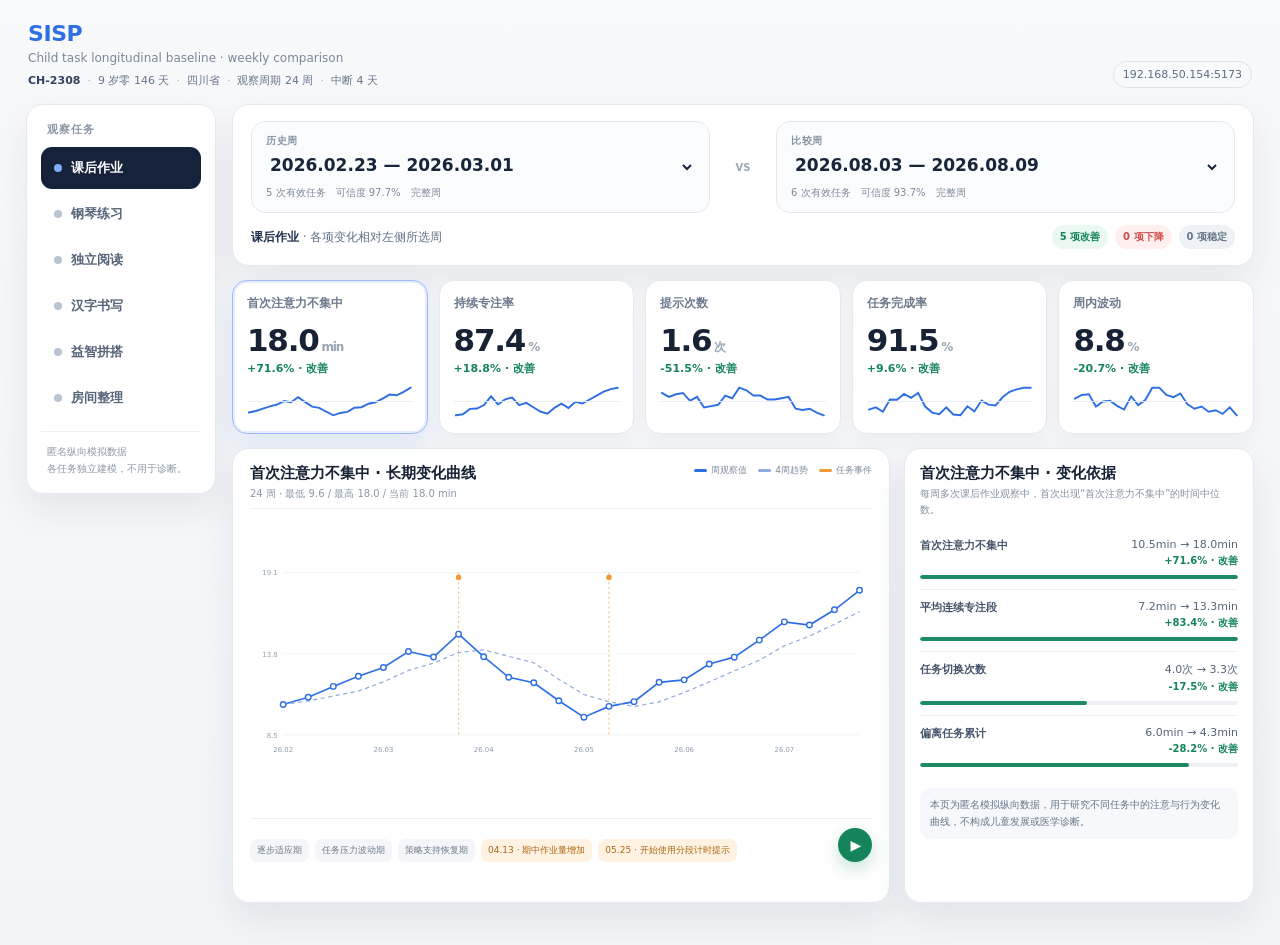
==== person/C-2308/task-longitudinal/index.html @ 7d231aaa "Add longitudinal analysis and local launcher" ====
<!doctype html>
<html lang="zh-CN"><head><meta charset="utf-8"/><meta name="viewport" content="width=device-width,initial-scale=1"/>
<title>192.168.50.154:5173 · C-2308</title><style>
:root{
  --bg:#f3f5f8;--panel:#fff;--ink:#172235;--muted:#7a8798;--line:#e5e9ef;
  --blue:#2f6fe4;--blue2:#8ea9db;--green:#16845b;--greenBg:#eaf8f2;
  --red:#cf4c4c;--redBg:#fff0ef;--amber:#c77a19;--amberBg:#fff6e7;
  --shadow:0 15px 36px rgba(28,40,65,.08)
}
*{box-sizing:border-box}
body{margin:0;min-width:1180px;background:linear-gradient(180deg,#f8f9fb,#f2f4f7);font-family:Inter,"PingFang SC","Microsoft YaHei",system-ui,-apple-system,sans-serif;color:var(--ink)}
button,select{font:inherit}
.app{max-width:1680px;margin:0 auto;padding:18px 26px 42px}
.pageHead{display:flex;align-items:flex-end;justify-content:space-between;margin:3px 2px 16px}
.pageHead h1{margin:0;font-size:22px;letter-spacing:-.02em;font-weight:820;color:var(--blue)}
.pageHead p{margin:5px 0 0;font-size:12px;color:var(--muted)}
.personMeta{display:flex;align-items:center;gap:0;margin-top:8px;color:#66758a;font-size:11px;white-space:nowrap}
.personMeta span+span:before{content:"·";padding:0 7px;color:#a1acba}.personMeta .personId{color:#30445f;font-weight:820}
.status{font-size:11px;color:#5c6d83;padding:6px 9px;border:1px solid #dde4ee;background:#f8fafc;border-radius:999px}
.shell{display:grid;grid-template-columns:190px 1fr;gap:16px}
.sidebar,.panel{background:rgba(255,255,255,.97);border:1px solid var(--line);border-radius:17px;box-shadow:var(--shadow)}
.sidebar{padding:14px;align-self:start}
.sideTitle{font-size:11px;color:#8b96a6;font-weight:800;letter-spacing:.08em;margin:3px 6px 10px}
.place{padding:11px 12px;border-radius:11px;cursor:pointer;margin:4px 0;display:flex;align-items:center;gap:9px;color:#56657a;font-size:13px;font-weight:700;border:1px solid transparent}
.place:hover{background:#f6f8fb} .place.active{background:#16223a;color:#fff}
.placeDot{width:8px;height:8px;border-radius:50%;background:#b9c3d1} .place.active .placeDot{background:#7eacff}
.sideNote{font-size:10px;line-height:1.65;color:#8d98a7;border-top:1px solid #edf0f4;margin-top:12px;padding:12px 6px 2px}
.main{min-width:0}
.hero{padding:16px 18px;margin-bottom:14px}
.heroRow{display:grid;grid-template-columns:1fr 44px 1fr;gap:11px;align-items:stretch}
.weekBox{background:#fbfcfe;border:1px solid var(--line);border-radius:14px;padding:12px 14px}
.weekLabel{font-size:10px;color:#8995a5;font-weight:800;letter-spacing:.07em;margin-bottom:6px}
.weekSelect{width:100%;border:0;outline:0;background:transparent;color:#17263b;font-size:17px;font-weight:800;padding:0 0 4px}
.weekMeta{display:flex;gap:10px;flex-wrap:wrap;color:#7d8999;font-size:10px;margin-top:6px}
.vs{display:grid;place-items:center;font-size:10px;color:#9da7b5;font-weight:900}
.summaryLine{display:flex;align-items:center;justify-content:space-between;margin-top:12px;gap:14px}
.summaryText{font-size:12px;color:#627187} .summaryText b{color:#20314c}
.summaryPills{display:flex;gap:7px} .pill{font-size:10px;font-weight:800;padding:5px 8px;border-radius:999px}
.pill.good{color:var(--green);background:var(--greenBg)} .pill.bad{color:var(--red);background:var(--redBg)} .pill.neutral{color:#667589;background:#eef2f6}
.metricGrid{display:grid;grid-template-columns:repeat(5,minmax(0,1fr));gap:11px;margin-bottom:14px}
.metric{background:#fff;border:1px solid var(--line);border-radius:15px;padding:14px;box-shadow:0 8px 20px rgba(31,45,73,.045);cursor:pointer;transition:.16s;min-height:142px;overflow:hidden}
.metric:hover{transform:translateY(-2px);box-shadow:0 13px 28px rgba(31,45,73,.085)} .metric.selected{border-color:#9db9fb;box-shadow:0 0 0 2px #e5edff inset,0 13px 28px rgba(47,111,228,.10)}
.metricLabel{font-size:12px;color:#6d7a8d;font-weight:750}
.metricValue{font-size:31px;line-height:1;font-weight:850;letter-spacing:-.04em;margin:13px 0 5px}
.metricValue small{font-size:12px;color:#99a4b3;font-weight:650;margin-left:3px}
.metricDelta{font-size:11px;font-weight:820} .metricDelta.good{color:var(--green)} .metricDelta.bad{color:var(--red)} .metricDelta.neutral{color:#69778a}
.spark{height:35px;margin-top:8px}
.contentGrid{display:grid;grid-template-columns:minmax(0,1fr) 350px;gap:14px}
.chartPanel{padding:15px 17px 12px;min-height:455px}
.panelHeader{display:flex;justify-content:space-between;align-items:flex-start;margin-bottom:7px}
.panelTitle{font-size:15px;font-weight:820} .panelSub{font-size:10px;color:#8c98a8;margin-top:4px}
.legend{display:flex;gap:11px;color:#7d899b;font-size:9px;align-items:center} .legend i{display:inline-block;width:13px;height:3px;border-radius:3px;margin-right:4px;vertical-align:middle}
.chartWrap{height:305px;border-top:1px solid #f0f2f5;position:relative;margin-top:7px}
svg{width:100%;height:100%;overflow:visible}
.timelineFooter{border-top:1px solid #edf0f4;padding-top:9px;margin-top:5px;display:flex;align-items:flex-end;gap:12px}
.phaseBar{display:flex;gap:6px;flex:1;flex-wrap:wrap}
.phaseChip{font-size:9px;padding:5px 7px;background:#f4f6f9;color:#6d798a;border-radius:7px} .phaseChip.event{background:#fff2e3;color:#aa650f}
.videoButton{width:34px;height:34px;flex:0 0 auto;border:0;border-radius:50%;background:var(--green);color:#fff;display:grid;place-items:center;cursor:pointer;box-shadow:0 7px 16px rgba(22,132,91,.24);transition:.16s}
.videoButton:hover{transform:translateY(-1px);background:#11744f}.videoButton span{font-size:14px;margin-left:2px}
.videoSection{margin-top:14px;padding:17px}.videoSection[hidden]{display:none}.videoSectionTitle{font-size:15px;font-weight:820}.videoSectionSub{font-size:10px;color:#8a96a6;margin-top:4px}.videoSegments{margin-top:14px;display:grid;gap:16px}
.videoLoading{min-height:180px;display:flex;flex-direction:column;align-items:center;justify-content:center;gap:12px;color:#718095;font-size:12px}.videoSpinner{width:30px;height:30px;border:3px solid #dcefe7;border-top-color:var(--green);border-radius:50%;animation:videoSpin .8s linear infinite}@keyframes videoSpin{to{transform:rotate(360deg)}}
.poseItem{overflow:hidden;border:1px solid var(--line);border-radius:13px;background:#fff}.posePeriod{padding:11px 14px;border-bottom:1px solid var(--line);color:#45546a;font-size:12px;font-weight:800}.pose-panel{width:100%;background:#091017}.pose-panel iframe{width:100%;height:100%;border:0;display:block}
.detailPanel{padding:15px}
.detailTitle{font-size:15px;font-weight:820;margin-bottom:3px} .detailExplain{font-size:10px;color:#8290a2;line-height:1.6;margin-bottom:10px}
.evidence{padding:10px 0;border-top:1px solid #edf0f4} .evidence:first-of-type{border-top:0}
.evRow{display:flex;justify-content:space-between;align-items:flex-start;gap:11px} .evName{font-size:11px;color:#45546a;font-weight:720} .evVals{font-size:11px;color:#56657a;text-align:right;font-variant-numeric:tabular-nums}
.evDelta{font-size:10px;font-weight:820;margin-top:3px;text-align:right} .evDelta.good{color:var(--green)} .evDelta.bad{color:var(--red)} .evDelta.neutral{color:#6d7b8e}
.evBar{height:4px;background:#edf0f4;border-radius:5px;overflow:hidden;margin-top:7px} .evBar span{display:block;height:100%;border-radius:5px}
.secondaryTitle{font-size:10px;color:#8994a5;font-weight:800;letter-spacing:.07em;margin-top:12px;padding-top:11px;border-top:1px solid #edf0f4}
.secondaryGrid{display:grid;grid-template-columns:1fr 1fr;gap:7px;margin-top:8px} .secondaryItem{background:#fafbfd;border:1px solid #e8edf3;border-radius:9px;padding:8px}
.secondaryName{font-size:9px;color:#7f8b9c} .secondaryValue{font-size:16px;font-weight:840;margin-top:3px} .secondaryDelta{font-size:9px;font-weight:800;margin-top:2px}
.secondaryDelta.good{color:var(--green)} .secondaryDelta.bad{color:var(--red)} .secondaryDelta.neutral{color:#69778a}
.noteBox{margin-top:11px;padding:9px 10px;background:#f6f8fb;border-radius:10px;color:#667589;font-size:10px;line-height:1.65}
.emptyState{min-height:420px;display:grid;place-items:center;color:#7a8798;font-size:15px;font-weight:700}
@media(max-width:1250px){.metricGrid{grid-template-columns:repeat(3,1fr)}.contentGrid{grid-template-columns:1fr}}

.taskEventGrid{display:grid;grid-template-columns:repeat(4,minmax(0,1fr));gap:10px;margin-top:13px}
.taskEvent{padding:12px;border:1px solid var(--line);border-radius:12px;background:#fbfcfe}
.taskEventWeek{font-size:10px;color:#8290a2}.taskEventValue{font-size:22px;font-weight:850;margin:8px 0 4px;color:#243a59}
.taskEventValue small{font-size:10px;color:#8a96a6;margin-left:3px}.taskEventName{font-size:11px;color:#58677b;line-height:1.5}
@media(max-width:1250px){.taskEventGrid{grid-template-columns:repeat(3,minmax(0,1fr))}}
</style></head><body>
<script>if(location.protocol==='file:')location.replace('http://192.168.50.154:5173/person/C-2308/task-longitudinal/')</script>
<div class="app"><div class="pageHead"><div><h1>SISP</h1><p>Child task longitudinal baseline · weekly comparison</p><div class="personMeta" aria-label="匿名儿童观察档案"><span class="personId">CH-2308</span><span>9 岁零 146 天</span><span>四川省</span><span>观察周期 24 周</span><span>中断 4 天</span></div></div><div class="status">192.168.50.154:5173</div></div>
<div class="shell"><aside class="sidebar"><div class="sideTitle">观察任务</div>
<div class="place active" data-place="homework"><span class="placeDot"></span>课后作业</div>
<div class="place" data-place="piano"><span class="placeDot"></span>钢琴练习</div>
<div class="place" data-place="reading"><span class="placeDot"></span>独立阅读</div>
<div class="place" data-place="writing"><span class="placeDot"></span>汉字书写</div>
<div class="place" data-place="building"><span class="placeDot"></span>益智拼搭</div>
<div class="place" data-place="tidying"><span class="placeDot"></span>房间整理</div>
<div class="sideNote">匿名纵向模拟数据<br/>各任务独立建模，不用于诊断。</div></aside><main class="main" id="main"></main></div></div>
<script>
const TASKS={"homework":{"label":"课后作业","firstEventLabel":"首次注意力不集中","rows":[{"周序号":1,"周开始":"2026-02-23","周结束":"2026-03-01","周状态":"完整周","有效任务数":5,"基线可信度_%":97.7,"首次事件分钟":10.47,"持续专注率_%":73.6,"提示次数":3.3,"任务完成率_%":83.5,"周内波动_CV_%":11.1,"平均连续专注段_min":7.23,"任务切换次数":4.0,"偏离任务累计_min":5.95,"阶段解释":"逐步适应期","事件标注":null,"数据备注":"模拟观察数据，仅用于界面与分析流程验证"},{"周序号":2,"周开始":"2026-03-02","周结束":"2026-03-08","周状态":"完整周","有效任务数":7,"基线可信度_%":94.3,"首次事件分钟":10.95,"持续专注率_%":74.1,"提示次数":3.0,"任务完成率_%":84.3,"周内波动_CV_%":11.6,"平均连续专注段_min":7.65,"任务切换次数":4.3,"偏离任务累计_min":5.21,"阶段解释":"逐步适应期","事件标注":null,"数据备注":"模拟观察数据，仅用于界面与分析流程验证"},{"周序号":3,"周开始":"2026-03-09","周结束":"2026-03-15","周状态":"完整周","有效任务数":4,"基线可信度_%":96.9,"首次事件分钟":11.66,"持续专注率_%":76.8,"提示次数":3.2,"任务完成率_%":82.7,"周内波动_CV_%":11.7,"平均连续专注段_min":8.33,"任务切换次数":4.3,"偏离任务累计_min":5.0,"阶段解释":"逐步适应期","事件标注":null,"数据备注":"模拟观察数据，仅用于界面与分析流程验证"},{"周序号":4,"周开始":"2026-03-16","周结束":"2026-03-22","周状态":"完整周","有效任务数":5,"基线可信度_%":93.6,"首次事件分钟":12.33,"持续专注率_%":77.0,"提示次数":3.3,"任务完成率_%":87.2,"周内波动_CV_%":10.0,"平均连续专注段_min":9.07,"任务切换次数":4.3,"偏离任务累计_min":5.44,"阶段解释":"逐步适应期","事件标注":null,"数据备注":"模拟观察数据，仅用于界面与分析流程验证"},{"周序号":5,"周开始":"2026-03-23","周结束":"2026-03-29","周状态":"完整周","有效任务数":7,"基线可信度_%":95.9,"首次事件分钟":12.9,"持续专注率_%":78.7,"提示次数":2.7,"任务完成率_%":87.1,"周内波动_CV_%":10.7,"平均连续专注段_min":9.1,"任务切换次数":3.7,"偏离任务累计_min":5.23,"阶段解释":"逐步适应期","事件标注":null,"数据备注":"模拟观察数据，仅用于界面与分析流程验证"},{"周序号":6,"周开始":"2026-03-30","周结束":"2026-04-05","周状态":"完整周","有效任务数":8,"基线可信度_%":96.9,"首次事件分钟":13.95,"持续专注率_%":83.1,"提示次数":3.0,"任务完成率_%":89.2,"周内波动_CV_%":10.8,"平均连续专注段_min":9.89,"任务切换次数":3.4,"偏离任务累计_min":5.05,"阶段解释":"逐步适应期","事件标注":null,"数据备注":"模拟观察数据，仅用于界面与分析流程验证"},{"周序号":7,"周开始":"2026-04-06","周结束":"2026-04-12","周状态":"完整周","有效任务数":6,"基线可信度_%":95.9,"首次事件分钟":13.59,"持续专注率_%":79.0,"提示次数":2.2,"任务完成率_%":87.8,"周内波动_CV_%":10.1,"平均连续专注段_min":10.15,"任务切换次数":3.9,"偏离任务累计_min":4.79,"阶段解释":"逐步适应期","事件标注":null,"数据备注":"模拟观察数据，仅用于界面与分析流程验证"},{"周序号":8,"周开始":"2026-04-13","周结束":"2026-04-19","周状态":"完整周","有效任务数":4,"基线可信度_%":97.1,"首次事件分钟":15.09,"持续专注率_%":81.6,"提示次数":2.3,"任务完成率_%":89.6,"周内波动_CV_%":9.6,"平均连续专注段_min":11.09,"任务切换次数":3.5,"偏离任务累计_min":4.3,"阶段解释":"任务压力波动期","事件标注":"期中作业量增加","数据备注":"模拟观察数据，仅用于界面与分析流程验证"},{"周序号":9,"周开始":"2026-04-20","周结束":"2026-04-26","周状态":"完整周","有效任务数":8,"基线可信度_%":94.0,"首次事件分钟":13.61,"持续专注率_%":82.5,"提示次数":2.4,"任务完成率_%":84.6,"周内波动_CV_%":11.4,"平均连续专注段_min":9.52,"任务切换次数":3.3,"偏离任务累计_min":5.12,"阶段解释":"任务压力波动期","事件标注":null,"数据备注":"模拟观察数据，仅用于界面与分析流程验证"},{"周序号":10,"周开始":"2026-04-27","周结束":"2026-05-03","周状态":"完整周","有效任务数":4,"基线可信度_%":93.9,"首次事件分钟":12.26,"持续专注率_%":78.7,"提示次数":3.1,"任务完成率_%":82.4,"周内波动_CV_%":10.2,"平均连续专注段_min":8.54,"任务切换次数":4.2,"偏离任务累计_min":5.5,"阶段解释":"任务压力波动期","事件标注":null,"数据备注":"模拟观察数据，仅用于界面与分析流程验证"},{"周序号":11,"周开始":"2026-05-04","周结束":"2026-05-10","周状态":"完整周","有效任务数":4,"基线可信度_%":95.5,"首次事件分钟":11.9,"持续专注率_%":79.8,"提示次数":2.9,"任务完成率_%":81.8,"周内波动_CV_%":10.9,"平均连续专注段_min":8.39,"任务切换次数":3.7,"偏离任务累计_min":4.93,"阶段解释":"任务压力波动期","事件标注":null,"数据备注":"模拟观察数据，仅用于界面与分析流程验证"},{"周序号":12,"周开始":"2026-05-11","周结束":"2026-05-17","周状态":"完整周","有效任务数":8,"基线可信度_%":96.2,"首次事件分钟":10.72,"持续专注率_%":77.6,"提示次数":3.7,"任务完成率_%":84.3,"周内波动_CV_%":12.6,"平均连续专注段_min":8.01,"任务切换次数":4.5,"偏离任务累计_min":5.7,"阶段解释":"任务压力波动期","事件标注":null,"数据备注":"模拟观察数据，仅用于界面与分析流程验证"},{"周序号":13,"周开始":"2026-05-18","周结束":"2026-05-24","周状态":"完整周","有效任务数":5,"基线可信度_%":94.5,"首次事件分钟":9.64,"持续专注率_%":75.5,"提示次数":3.5,"任务完成率_%":81.7,"周内波动_CV_%":12.6,"平均连续专注段_min":6.91,"任务切换次数":4.7,"偏离任务累计_min":5.85,"阶段解释":"任务压力波动期","事件标注":null,"数据备注":"模拟观察数据，仅用于界面与分析流程验证"},{"周序号":14,"周开始":"2026-05-25","周结束":"2026-05-31","周状态":"完整周","有效任务数":7,"基线可信度_%":93.6,"首次事件分钟":10.35,"持续专注率_%":74.4,"提示次数":3.1,"任务完成率_%":81.4,"周内波动_CV_%":11.6,"平均连续专注段_min":7.67,"任务切换次数":3.9,"偏离任务累计_min":5.89,"阶段解释":"策略支持恢复期","事件标注":"开始使用分段计时提示","数据备注":"模拟观察数据，仅用于界面与分析流程验证"},{"周序号":15,"周开始":"2026-06-01","周结束":"2026-06-07","周状态":"完整周","有效任务数":4,"基线可信度_%":92.7,"首次事件分钟":10.66,"持续专注率_%":77.3,"提示次数":3.1,"任务完成率_%":84.7,"周内波动_CV_%":11.3,"平均连续专注段_min":7.74,"任务切换次数":4.7,"偏离任务累计_min":5.42,"阶段解释":"策略支持恢复期","事件标注":null,"数据备注":"模拟观察数据，仅用于界面与分析流程验证"},{"周序号":16,"周开始":"2026-06-08","周结束":"2026-06-14","周状态":"完整周","有效任务数":7,"基线可信度_%":96.2,"首次事件分钟":11.93,"持续专注率_%":79.4,"提示次数":2.8,"任务完成率_%":82.8,"周内波动_CV_%":11.8,"平均连续专注段_min":8.48,"任务切换次数":4.0,"偏离任务累计_min":5.69,"阶段解释":"策略支持恢复期","事件标注":null,"数据备注":"模拟观察数据，仅用于界面与分析流程验证"},{"周序号":17,"周开始":"2026-06-15","周结束":"2026-06-21","周状态":"完整周","有效任务数":7,"基线可信度_%":97.2,"首次事件分钟":12.09,"持续专注率_%":77.2,"提示次数":2.8,"任务完成率_%":86.8,"周内波动_CV_%":10.3,"平均连续专注段_min":8.48,"任务切换次数":4.5,"偏离任务累计_min":5.73,"阶段解释":"策略支持恢复期","事件标注":null,"数据备注":"模拟观察数据，仅用于界面与分析流程验证"},{"周序号":18,"周开始":"2026-06-22","周结束":"2026-06-28","周状态":"完整周","有效任务数":4,"基线可信度_%":94.0,"首次事件分钟":13.13,"持续专注率_%":80.3,"提示次数":2.9,"任务完成率_%":85.3,"周内波动_CV_%":9.7,"平均连续专注段_min":9.18,"任务切换次数":4.1,"偏离任务累计_min":5.44,"阶段解释":"策略支持恢复期","事件标注":null,"数据备注":"模拟观察数据，仅用于界面与分析流程验证"},{"周序号":19,"周开始":"2026-06-29","周结束":"2026-07-05","周状态":"完整周","有效任务数":5,"基线可信度_%":97.0,"首次事件分钟":13.58,"持续专注率_%":79.5,"提示次数":3.0,"任务完成率_%":85.0,"周内波动_CV_%":10.0,"平均连续专注段_min":10.09,"任务切换次数":4.2,"偏离任务累计_min":4.75,"阶段解释":"策略支持恢复期","事件标注":null,"数据备注":"模拟观察数据，仅用于界面与分析流程验证"},{"周序号":20,"周开始":"2026-07-06","周结束":"2026-07-12","周状态":"完整周","有效任务数":7,"基线可信度_%":95.3,"首次事件分钟":14.7,"持续专注率_%":81.5,"提示次数":2.1,"任务完成率_%":88.0,"周内波动_CV_%":9.3,"平均连续专注段_min":10.48,"任务切换次数":3.6,"偏离任务累计_min":5.21,"阶段解释":"策略支持恢复期","事件标注":null,"数据备注":"模拟观察数据，仅用于界面与分析流程验证"},{"周序号":21,"周开始":"2026-07-13","周结束":"2026-07-19","周状态":"完整周","有效任务数":5,"基线可信度_%":97.6,"首次事件分钟":15.9,"持续专注率_%":83.4,"提示次数":2.0,"任务完成率_%":90.0,"周内波动_CV_%":9.5,"平均连续专注段_min":11.22,"任务切换次数":3.2,"偏离任务累计_min":4.83,"阶段解释":"策略支持恢复期","事件标注":null,"数据备注":"模拟观察数据，仅用于界面与分析流程验证"},{"周序号":22,"周开始":"2026-07-20","周结束":"2026-07-26","周状态":"完整周","有效任务数":7,"基线可信度_%":96.5,"首次事件分钟":15.69,"持续专注率_%":85.4,"提示次数":2.1,"任务完成率_%":90.9,"周内波动_CV_%":9.0,"平均连续专注段_min":10.98,"任务切换次数":3.4,"偏离任务累计_min":4.38,"阶段解释":"策略支持恢复期","事件标注":null,"数据备注":"模拟观察数据，仅用于界面与分析流程验证"},{"周序号":23,"周开始":"2026-07-27","周结束":"2026-08-02","周状态":"完整周","有效任务数":4,"基线可信度_%":92.6,"首次事件分钟":16.69,"持续专注率_%":86.7,"提示次数":1.8,"任务完成率_%":91.5,"周内波动_CV_%":9.9,"平均连续专注段_min":11.8,"任务切换次数":3.6,"偏离任务累计_min":4.37,"阶段解释":"策略支持恢复期","事件标注":null,"数据备注":"模拟观察数据，仅用于界面与分析流程验证"},{"周序号":24,"周开始":"2026-08-03","周结束":"2026-08-09","周状态":"完整周","有效任务数":6,"基线可信度_%":93.7,"首次事件分钟":17.97,"持续专注率_%":87.4,"提示次数":1.6,"任务完成率_%":91.5,"周内波动_CV_%":8.8,"平均连续专注段_min":13.26,"任务切换次数":3.3,"偏离任务累计_min":4.27,"阶段解释":"策略支持恢复期","事件标注":null,"数据备注":"模拟观察数据，仅用于界面与分析流程验证"}]},"piano":{"label":"钢琴练习","firstEventLabel":"首次无序敲击","rows":[{"周序号":1,"周开始":"2026-02-23","周结束":"2026-03-01","周状态":"完整周","有效任务数":4,"基线可信度_%":97.6,"首次事件分钟":8.58,"持续专注率_%":71.8,"提示次数":3.8,"任务完成率_%":79.5,"周内波动_CV_%":12.7,"平均连续专注段_min":6.09,"任务切换次数":4.2,"偏离任务累计_min":6.03,"阶段解释":"稳定练习期","事件标注":null,"数据备注":"模拟观察数据，仅用于界面与分析流程验证"},{"周序号":2,"周开始":"2026-03-02","周结束":"2026-03-08","周状态":"完整周","有效任务数":5,"基线可信度_%":95.3,"首次事件分钟":8.23,"持续专注率_%":73.5,"提示次数":4.2,"任务完成率_%":81.0,"周内波动_CV_%":11.8,"平均连续专注段_min":6.18,"任务切换次数":4.5,"偏离任务累计_min":6.12,"阶段解释":"稳定练习期","事件标注":null,"数据备注":"模拟观察数据，仅用于界面与分析流程验证"},{"周序号":3,"周开始":"2026-03-09","周结束":"2026-03-15","周状态":"完整周","有效任务数":5,"基线可信度_%":96.7,"首次事件分钟":8.95,"持续专注率_%":74.8,"提示次数":3.3,"任务完成率_%":80.1,"周内波动_CV_%":12.8,"平均连续专注段_min":6.52,"任务切换次数":4.6,"偏离任务累计_min":6.29,"阶段解释":"稳定练习期","事件标注":null,"数据备注":"模拟观察数据，仅用于界面与分析流程验证"},{"周序号":4,"周开始":"2026-03-16","周结束":"2026-03-22","周状态":"完整周","有效任务数":5,"基线可信度_%":97.4,"首次事件分钟":9.68,"持续专注率_%":75.9,"提示次数":3.2,"任务完成率_%":79.6,"周内波动_CV_%":12.3,"平均连续专注段_min":6.98,"任务切换次数":4.8,"偏离任务累计_min":5.47,"阶段解释":"稳定练习期","事件标注":null,"数据备注":"模拟观察数据，仅用于界面与分析流程验证"},{"周序号":5,"周开始":"2026-03-23","周结束":"2026-03-29","周状态":"完整周","有效任务数":5,"基线可信度_%":96.8,"首次事件分钟":10.04,"持续专注率_%":73.3,"提示次数":3.7,"任务完成率_%":83.4,"周内波动_CV_%":12.2,"平均连续专注段_min":7.37,"任务切换次数":4.2,"偏离任务累计_min":6.06,"阶段解释":"稳定练习期","事件标注":null,"数据备注":"模拟观察数据，仅用于界面与分析流程验证"},{"周序号":6,"周开始":"2026-03-30","周结束":"2026-04-05","周状态":"完整周","有效任务数":5,"基线可信度_%":95.7,"首次事件分钟":10.33,"持续专注率_%":74.4,"提示次数":3.5,"任务完成率_%":82.3,"周内波动_CV_%":12.0,"平均连续专注段_min":7.36,"任务切换次数":4.8,"偏离任务累计_min":5.75,"阶段解释":"稳定练习期","事件标注":null,"数据备注":"模拟观察数据，仅用于界面与分析流程验证"},{"周序号":7,"周开始":"2026-04-06","周结束":"2026-04-12","周状态":"完整周","有效任务数":8,"基线可信度_%":95.8,"首次事件分钟":10.07,"持续专注率_%":73.3,"提示次数":3.5,"任务完成率_%":84.4,"周内波动_CV_%":12.9,"平均连续专注段_min":7.3,"任务切换次数":4.3,"偏离任务累计_min":6.27,"阶段解释":"稳定练习期","事件标注":null,"数据备注":"模拟观察数据，仅用于界面与分析流程验证"},{"周序号":8,"周开始":"2026-04-13","周结束":"2026-04-19","周状态":"完整周","有效任务数":8,"基线可信度_%":93.9,"首次事件分钟":10.45,"持续专注率_%":73.4,"提示次数":3.4,"任务完成率_%":83.2,"周内波动_CV_%":11.7,"平均连续专注段_min":7.77,"任务切换次数":4.2,"偏离任务累计_min":5.96,"阶段解释":"稳定练习期","事件标注":null,"数据备注":"模拟观察数据，仅用于界面与分析流程验证"},{"周序号":9,"周开始":"2026-04-20","周结束":"2026-04-26","周状态":"完整周","有效任务数":5,"基线可信度_%":93.6,"首次事件分钟":10.46,"持续专注率_%":75.3,"提示次数":3.6,"任务完成率_%":82.4,"周内波动_CV_%":12.2,"平均连续专注段_min":7.77,"任务切换次数":4.1,"偏离任务累计_min":5.22,"阶段解释":"新曲适应期","事件标注":"更换练习曲","数据备注":"模拟观察数据，仅用于界面与分析流程验证"},{"周序号":10,"周开始":"2026-04-27","周结束":"2026-05-03","周状态":"完整周","有效任务数":8,"基线可信度_%":94.3,"首次事件分钟":9.32,"持续专注率_%":75.5,"提示次数":4.0,"任务完成率_%":79.6,"周内波动_CV_%":12.2,"平均连续专注段_min":6.47,"任务切换次数":4.1,"偏离任务累计_min":6.18,"阶段解释":"新曲适应期","事件标注":null,"数据备注":"模拟观察数据，仅用于界面与分析流程验证"},{"周序号":11,"周开始":"2026-05-04","周结束":"2026-05-10","周状态":"完整周","有效任务数":8,"基线可信度_%":96.9,"首次事件分钟":8.44,"持续专注率_%":70.9,"提示次数":3.4,"任务完成率_%":78.2,"周内波动_CV_%":11.8,"平均连续专注段_min":5.69,"任务切换次数":4.2,"偏离任务累计_min":5.82,"阶段解释":"新曲适应期","事件标注":null,"数据备注":"模拟观察数据，仅用于界面与分析流程验证"},{"周序号":12,"周开始":"2026-05-11","周结束":"2026-05-17","周状态":"完整周","有效任务数":8,"基线可信度_%":94.3,"首次事件分钟":7.33,"持续专注率_%":71.3,"提示次数":4.1,"任务完成率_%":78.6,"周内波动_CV_%":13.3,"平均连续专注段_min":5.43,"任务切换次数":4.6,"偏离任务累计_min":6.04,"阶段解释":"新曲适应期","事件标注":null,"数据备注":"模拟观察数据，仅用于界面与分析流程验证"},{"周序号":13,"周开始":"2026-05-18","周结束":"2026-05-24","周状态":"完整周","有效任务数":5,"基线可信度_%":95.7,"首次事件分钟":7.51,"持续专注率_%":72.1,"提示次数":3.8,"任务完成率_%":76.8,"周内波动_CV_%":12.4,"平均连续专注段_min":5.08,"任务切换次数":4.4,"偏离任务累计_min":6.4,"阶段解释":"新曲适应期","事件标注":null,"数据备注":"模拟观察数据，仅用于界面与分析流程验证"},{"周序号":14,"周开始":"2026-05-25","周结束":"2026-05-31","周状态":"完整周","有效任务数":4,"基线可信度_%":97.6,"首次事件分钟":7.89,"持续专注率_%":69.5,"提示次数":4.1,"任务完成率_%":78.3,"周内波动_CV_%":13.7,"平均连续专注段_min":5.74,"任务切换次数":4.8,"偏离任务累计_min":6.11,"阶段解释":"新曲适应期","事件标注":null,"数据备注":"模拟观察数据，仅用于界面与分析流程验证"},{"周序号":15,"周开始":"2026-06-01","周结束":"2026-06-07","周状态":"完整周","有效任务数":7,"基线可信度_%":96.0,"首次事件分钟":7.99,"持续专注率_%":70.5,"提示次数":3.8,"任务完成率_%":81.3,"周内波动_CV_%":12.9,"平均连续专注段_min":5.46,"任务切换次数":5.2,"偏离任务累计_min":5.86,"阶段解释":"分段训练改善期","事件标注":"开始分段慢练","数据备注":"模拟观察数据，仅用于界面与分析流程验证"},{"周序号":16,"周开始":"2026-06-08","周结束":"2026-06-14","周状态":"完整周","有效任务数":8,"基线可信度_%":93.1,"首次事件分钟":8.63,"持续专注率_%":70.1,"提示次数":4.1,"任务完成率_%":80.5,"周内波动_CV_%":13.5,"平均连续专注段_min":6.44,"任务切换次数":4.4,"偏离任务累计_min":6.31,"阶段解释":"分段训练改善期","事件标注":null,"数据备注":"模拟观察数据，仅用于界面与分析流程验证"},{"周序号":17,"周开始":"2026-06-15","周结束":"2026-06-21","周状态":"完整周","有效任务数":8,"基线可信度_%":96.1,"首次事件分钟":8.9,"持续专注率_%":74.0,"提示次数":3.5,"任务完成率_%":78.3,"周内波动_CV_%":11.7,"平均连续专注段_min":6.37,"任务切换次数":4.6,"偏离任务累计_min":5.82,"阶段解释":"分段训练改善期","事件标注":null,"数据备注":"模拟观察数据，仅用于界面与分析流程验证"},{"周序号":18,"周开始":"2026-06-22","周结束":"2026-06-28","周状态":"完整周","有效任务数":4,"基线可信度_%":97.2,"首次事件分钟":10.14,"持续专注率_%":72.6,"提示次数":3.5,"任务完成率_%":83.8,"周内波动_CV_%":11.5,"平均连续专注段_min":7.52,"任务切换次数":4.4,"偏离任务累计_min":5.65,"阶段解释":"分段训练改善期","事件标注":null,"数据备注":"模拟观察数据，仅用于界面与分析流程验证"},{"周序号":19,"周开始":"2026-06-29","周结束":"2026-07-05","周状态":"完整周","有效任务数":4,"基线可信度_%":97.7,"首次事件分钟":10.75,"持续专注率_%":76.2,"提示次数":3.4,"任务完成率_%":84.4,"周内波动_CV_%":11.8,"平均连续专注段_min":7.67,"任务切换次数":4.4,"偏离任务累计_min":6.03,"阶段解释":"分段训练改善期","事件标注":null,"数据备注":"模拟观察数据，仅用于界面与分析流程验证"},{"周序号":20,"周开始":"2026-07-06","周结束":"2026-07-12","周状态":"完整周","有效任务数":8,"基线可信度_%":96.4,"首次事件分钟":10.42,"持续专注率_%":76.6,"提示次数":3.3,"任务完成率_%":81.7,"周内波动_CV_%":12.5,"平均连续专注段_min":7.79,"任务切换次数":4.6,"偏离任务累计_min":5.3,"阶段解释":"分段训练改善期","事件标注":null,"数据备注":"模拟观察数据，仅用于界面与分析流程验证"},{"周序号":21,"周开始":"2026-07-13","周结束":"2026-07-19","周状态":"完整周","有效任务数":6,"基线可信度_%":94.9,"首次事件分钟":11.39,"持续专注率_%":76.1,"提示次数":3.5,"任务完成率_%":85.8,"周内波动_CV_%":11.6,"平均连续专注段_min":8.02,"任务切换次数":3.9,"偏离任务累计_min":5.2,"阶段解释":"分段训练改善期","事件标注":null,"数据备注":"模拟观察数据，仅用于界面与分析流程验证"},{"周序号":22,"周开始":"2026-07-20","周结束":"2026-07-26","周状态":"完整周","有效任务数":8,"基线可信度_%":96.8,"首次事件分钟":12.59,"持续专注率_%":78.0,"提示次数":3.1,"任务完成率_%":83.4,"周内波动_CV_%":10.8,"平均连续专注段_min":8.69,"任务切换次数":4.3,"偏离任务累计_min":5.25,"阶段解释":"分段训练改善期","事件标注":null,"数据备注":"模拟观察数据，仅用于界面与分析流程验证"},{"周序号":23,"周开始":"2026-07-27","周结束":"2026-08-02","周状态":"完整周","有效任务数":6,"基线可信度_%":94.2,"首次事件分钟":12.4,"持续专注率_%":76.7,"提示次数":2.6,"任务完成率_%":83.2,"周内波动_CV_%":10.6,"平均连续专注段_min":8.87,"任务切换次数":3.7,"偏离任务累计_min":5.34,"阶段解释":"分段训练改善期","事件标注":null,"数据备注":"模拟观察数据，仅用于界面与分析流程验证"},{"周序号":24,"周开始":"2026-08-03","周结束":"2026-08-09","周状态":"完整周","有效任务数":7,"基线可信度_%":95.8,"首次事件分钟":12.62,"持续专注率_%":79.3,"提示次数":3.2,"任务完成率_%":86.9,"周内波动_CV_%":11.6,"平均连续专注段_min":9.16,"任务切换次数":4.0,"偏离任务累计_min":5.35,"阶段解释":"分段训练改善期","事件标注":null,"数据备注":"模拟观察数据，仅用于界面与分析流程验证"}]},"reading":{"label":"独立阅读","firstEventLabel":"首次离开阅读内容","rows":[{"周序号":1,"周开始":"2026-02-23","周结束":"2026-03-01","周状态":"完整周","有效任务数":7,"基线可信度_%":94.5,"首次事件分钟":13.59,"持续专注率_%":82.3,"提示次数":3.1,"任务完成率_%":83.9,"周内波动_CV_%":11.1,"平均连续专注段_min":9.95,"任务切换次数":3.9,"偏离任务累计_min":4.52,"阶段解释":"稳定阅读期","事件标注":null,"数据备注":"模拟观察数据，仅用于界面与分析流程验证"},{"周序号":2,"周开始":"2026-03-02","周结束":"2026-03-08","周状态":"完整周","有效任务数":4,"基线可信度_%":93.0,"首次事件分钟":14.85,"持续专注率_%":82.7,"提示次数":2.6,"任务完成率_%":89.0,"周内波动_CV_%":9.5,"平均连续专注段_min":10.83,"任务切换次数":4.0,"偏离任务累计_min":5.13,"阶段解释":"稳定阅读期","事件标注":null,"数据备注":"模拟观察数据，仅用于界面与分析流程验证"},{"周序号":3,"周开始":"2026-03-09","周结束":"2026-03-15","周状态":"完整周","有效任务数":4,"基线可信度_%":96.0,"首次事件分钟":14.99,"持续专注率_%":84.3,"提示次数":2.2,"任务完成率_%":85.7,"周内波动_CV_%":10.3,"平均连续专注段_min":10.84,"任务切换次数":4.0,"偏离任务累计_min":4.46,"阶段解释":"稳定阅读期","事件标注":null,"数据备注":"模拟观察数据，仅用于界面与分析流程验证"},{"周序号":4,"周开始":"2026-03-16","周结束":"2026-03-22","周状态":"完整周","有效任务数":6,"基线可信度_%":95.3,"首次事件分钟":15.75,"持续专注率_%":85.0,"提示次数":2.3,"任务完成率_%":90.7,"周内波动_CV_%":9.6,"平均连续专注段_min":11.47,"任务切换次数":2.9,"偏离任务累计_min":4.13,"阶段解释":"稳定阅读期","事件标注":null,"数据备注":"模拟观察数据，仅用于界面与分析流程验证"},{"周序号":5,"周开始":"2026-03-23","周结束":"2026-03-29","周状态":"完整周","有效任务数":8,"基线可信度_%":94.5,"首次事件分钟":15.15,"持续专注率_%":83.1,"提示次数":2.8,"任务完成率_%":87.7,"周内波动_CV_%":9.3,"平均连续专注段_min":11.06,"任务切换次数":3.9,"偏离任务累计_min":4.22,"阶段解释":"稳定阅读期","事件标注":null,"数据备注":"模拟观察数据，仅用于界面与分析流程验证"},{"周序号":6,"周开始":"2026-03-30","周结束":"2026-04-05","周状态":"完整周","有效任务数":7,"基线可信度_%":93.7,"首次事件分钟":15.86,"持续专注率_%":83.6,"提示次数":2.3,"任务完成率_%":90.2,"周内波动_CV_%":9.1,"平均连续专注段_min":11.45,"任务切换次数":3.3,"偏离任务累计_min":4.22,"阶段解释":"稳定阅读期","事件标注":null,"数据备注":"模拟观察数据，仅用于界面与分析流程验证"},{"周序号":7,"周开始":"2026-04-06","周结束":"2026-04-12","周状态":"完整周","有效任务数":6,"基线可信度_%":95.6,"首次事件分钟":16.4,"持续专注率_%":83.9,"提示次数":2.2,"任务完成率_%":88.9,"周内波动_CV_%":10.0,"平均连续专注段_min":11.45,"任务切换次数":3.6,"偏离任务累计_min":4.2,"阶段解释":"稳定阅读期","事件标注":null,"数据备注":"模拟观察数据，仅用于界面与分析流程验证"},{"周序号":8,"周开始":"2026-04-13","周结束":"2026-04-19","周状态":"完整周","有效任务数":6,"基线可信度_%":96.4,"首次事件分钟":16.67,"持续专注率_%":83.4,"提示次数":1.9,"任务完成率_%":91.8,"周内波动_CV_%":8.5,"平均连续专注段_min":11.93,"任务切换次数":3.5,"偏离任务累计_min":4.31,"阶段解释":"稳定阅读期","事件标注":null,"数据备注":"模拟观察数据，仅用于界面与分析流程验证"},{"周序号":9,"周开始":"2026-04-20","周结束":"2026-04-26","周状态":"完整周","有效任务数":7,"基线可信度_%":93.4,"首次事件分钟":16.8,"持续专注率_%":85.9,"提示次数":1.8,"任务完成率_%":91.3,"周内波动_CV_%":9.6,"平均连续专注段_min":11.75,"任务切换次数":3.2,"偏离任务累计_min":4.53,"阶段解释":"稳定阅读期","事件标注":null,"数据备注":"模拟观察数据，仅用于界面与分析流程验证"},{"周序号":10,"周开始":"2026-04-27","周结束":"2026-05-03","周状态":"完整周","有效任务数":5,"基线可信度_%":93.1,"首次事件分钟":16.3,"持续专注率_%":83.7,"提示次数":2.1,"任务完成率_%":91.2,"周内波动_CV_%":9.8,"平均连续专注段_min":11.59,"任务切换次数":3.5,"偏离任务累计_min":4.28,"阶段解释":"难度适应期","事件标注":"阅读材料难度提升","数据备注":"模拟观察数据，仅用于界面与分析流程验证"},{"周序号":11,"周开始":"2026-05-04","周结束":"2026-05-10","周状态":"完整周","有效任务数":5,"基线可信度_%":92.6,"首次事件分钟":15.47,"持续专注率_%":82.3,"提示次数":2.4,"任务完成率_%":87.7,"周内波动_CV_%":9.9,"平均连续专注段_min":11.07,"任务切换次数":3.3,"偏离任务累计_min":4.82,"阶段解释":"难度适应期","事件标注":null,"数据备注":"模拟观察数据，仅用于界面与分析流程验证"},{"周序号":12,"周开始":"2026-05-11","周结束":"2026-05-17","周状态":"完整周","有效任务数":8,"基线可信度_%":96.1,"首次事件分钟":15.76,"持续专注率_%":83.1,"提示次数":2.0,"任务完成率_%":90.5,"周内波动_CV_%":8.9,"平均连续专注段_min":11.64,"任务切换次数":3.6,"偏离任务累计_min":4.68,"阶段解释":"难度适应期","事件标注":null,"数据备注":"模拟观察数据，仅用于界面与分析流程验证"},{"周序号":13,"周开始":"2026-05-18","周结束":"2026-05-24","周状态":"完整周","有效任务数":8,"基线可信度_%":97.6,"首次事件分钟":17.87,"持续专注率_%":87.7,"提示次数":1.5,"任务完成率_%":92.7,"周内波动_CV_%":7.9,"平均连续专注段_min":13.03,"任务切换次数":3.1,"偏离任务累计_min":4.3,"阶段解释":"难度适应期","事件标注":null,"数据备注":"模拟观察数据，仅用于界面与分析流程验证"},{"周序号":14,"周开始":"2026-05-25","周结束":"2026-05-31","周状态":"完整周","有效任务数":5,"基线可信度_%":94.3,"首次事件分钟":18.44,"持续专注率_%":89.1,"提示次数":1.8,"任务完成率_%":92.0,"周内波动_CV_%":7.5,"平均连续专注段_min":12.9,"任务切换次数":3.0,"偏离任务累计_min":3.62,"阶段解释":"难度适应期","事件标注":null,"数据备注":"模拟观察数据，仅用于界面与分析流程验证"},{"周序号":15,"周开始":"2026-06-01","周结束":"2026-06-07","周状态":"完整周","有效任务数":5,"基线可信度_%":97.1,"首次事件分钟":19.39,"持续专注率_%":90.1,"提示次数":1.2,"任务完成率_%":91.6,"周内波动_CV_%":8.6,"平均连续专注段_min":13.69,"任务切换次数":3.2,"偏离任务累计_min":3.77,"阶段解释":"难度适应期","事件标注":null,"数据备注":"模拟观察数据，仅用于界面与分析流程验证"},{"周序号":16,"周开始":"2026-06-08","周结束":"2026-06-14","周状态":"完整周","有效任务数":5,"基线可信度_%":94.6,"首次事件分钟":19.11,"持续专注率_%":91.3,"提示次数":1.2,"任务完成率_%":90.5,"周内波动_CV_%":7.9,"平均连续专注段_min":13.52,"任务切换次数":2.6,"偏离任务累计_min":3.4,"阶段解释":"难度适应期","事件标注":null,"数据备注":"模拟观察数据，仅用于界面与分析流程验证"},{"周序号":17,"周开始":"2026-06-15","周结束":"2026-06-21","周状态":"完整周","有效任务数":5,"基线可信度_%":92.6,"首次事件分钟":19.73,"持续专注率_%":92.2,"提示次数":0.8,"任务完成率_%":95.7,"周内波动_CV_%":8.5,"平均连续专注段_min":14.0,"任务切换次数":2.9,"偏离任务累计_min":3.63,"阶段解释":"持续改善期","事件标注":"固定安静阅读时段","数据备注":"模拟观察数据，仅用于界面与分析流程验证"},{"周序号":18,"周开始":"2026-06-22","周结束":"2026-06-28","周状态":"完整周","有效任务数":5,"基线可信度_%":96.6,"首次事件分钟":20.28,"持续专注率_%":92.2,"提示次数":1.4,"任务完成率_%":92.2,"周内波动_CV_%":6.9,"平均连续专注段_min":14.29,"任务切换次数":2.4,"偏离任务累计_min":3.94,"阶段解释":"持续改善期","事件标注":null,"数据备注":"模拟观察数据，仅用于界面与分析流程验证"},{"周序号":19,"周开始":"2026-06-29","周结束":"2026-07-05","周状态":"完整周","有效任务数":6,"基线可信度_%":93.4,"首次事件分钟":21.72,"持续专注率_%":92.7,"提示次数":0.9,"任务完成率_%":96.9,"周内波动_CV_%":7.6,"平均连续专注段_min":15.64,"任务切换次数":2.3,"偏离任务累计_min":3.61,"阶段解释":"持续改善期","事件标注":null,"数据备注":"模拟观察数据，仅用于界面与分析流程验证"},{"周序号":20,"周开始":"2026-07-06","周结束":"2026-07-12","周状态":"完整周","有效任务数":8,"基线可信度_%":95.4,"首次事件分钟":21.03,"持续专注率_%":93.4,"提示次数":0.6,"任务完成率_%":95.5,"周内波动_CV_%":7.9,"平均连续专注段_min":14.77,"任务切换次数":2.8,"偏离任务累计_min":3.38,"阶段解释":"持续改善期","事件标注":null,"数据备注":"模拟观察数据，仅用于界面与分析流程验证"},{"周序号":21,"周开始":"2026-07-13","周结束":"2026-07-19","周状态":"完整周","有效任务数":7,"基线可信度_%":95.3,"首次事件分钟":21.22,"持续专注率_%":92.5,"提示次数":0.5,"任务完成率_%":95.0,"周内波动_CV_%":7.4,"平均连续专注段_min":15.48,"任务切换次数":2.3,"偏离任务累计_min":3.35,"阶段解释":"持续改善期","事件标注":null,"数据备注":"模拟观察数据，仅用于界面与分析流程验证"},{"周序号":22,"周开始":"2026-07-20","周结束":"2026-07-26","周状态":"完整周","有效任务数":5,"基线可信度_%":97.1,"首次事件分钟":22.07,"持续专注率_%":93.3,"提示次数":0.8,"任务完成率_%":94.9,"周内波动_CV_%":6.1,"平均连续专注段_min":15.55,"任务切换次数":1.8,"偏离任务累计_min":2.82,"阶段解释":"持续改善期","事件标注":null,"数据备注":"模拟观察数据，仅用于界面与分析流程验证"},{"周序号":23,"周开始":"2026-07-27","周结束":"2026-08-02","周状态":"完整周","有效任务数":8,"基线可信度_%":92.7,"首次事件分钟":22.99,"持续专注率_%":94.0,"提示次数":0.6,"任务完成率_%":95.1,"周内波动_CV_%":6.0,"平均连续专注段_min":16.49,"任务切换次数":2.1,"偏离任务累计_min":3.1,"阶段解释":"持续改善期","事件标注":null,"数据备注":"模拟观察数据，仅用于界面与分析流程验证"},{"周序号":24,"周开始":"2026-08-03","周结束":"2026-08-09","周状态":"完整周","有效任务数":6,"基线可信度_%":94.1,"首次事件分钟":22.77,"持续专注率_%":94.0,"提示次数":0.7,"任务完成率_%":97.3,"周内波动_CV_%":6.2,"平均连续专注段_min":16.0,"任务切换次数":2.1,"偏离任务累计_min":2.62,"阶段解释":"持续改善期","事件标注":null,"数据备注":"模拟观察数据，仅用于界面与分析流程验证"}]},"writing":{"label":"汉字书写","firstEventLabel":"首次停笔或转移任务","rows":[{"周序号":1,"周开始":"2026-02-23","周结束":"2026-03-01","周状态":"完整周","有效任务数":4,"基线可信度_%":95.7,"首次事件分钟":7.34,"持续专注率_%":70.6,"提示次数":3.7,"任务完成率_%":81.2,"周内波动_CV_%":13.8,"平均连续专注段_min":5.68,"任务切换次数":4.6,"偏离任务累计_min":6.09,"阶段解释":"书写适应期","事件标注":null,"数据备注":"模拟观察数据，仅用于界面与分析流程验证"},{"周序号":2,"周开始":"2026-03-02","周结束":"2026-03-08","周状态":"完整周","有效任务数":8,"基线可信度_%":92.7,"首次事件分钟":7.84,"持续专注率_%":72.3,"提示次数":4.0,"任务完成率_%":81.6,"周内波动_CV_%":12.9,"平均连续专注段_min":5.35,"任务切换次数":4.9,"偏离任务累计_min":5.81,"阶段解释":"书写适应期","事件标注":null,"数据备注":"模拟观察数据，仅用于界面与分析流程验证"},{"周序号":3,"周开始":"2026-03-09","周结束":"2026-03-15","周状态":"完整周","有效任务数":5,"基线可信度_%":95.7,"首次事件分钟":8.28,"持续专注率_%":70.3,"提示次数":3.6,"任务完成率_%":81.9,"周内波动_CV_%":12.6,"平均连续专注段_min":6.32,"任务切换次数":5.2,"偏离任务累计_min":6.34,"阶段解释":"书写适应期","事件标注":null,"数据备注":"模拟观察数据，仅用于界面与分析流程验证"},{"周序号":4,"周开始":"2026-03-16","周结束":"2026-03-22","周状态":"完整周","有效任务数":4,"基线可信度_%":93.8,"首次事件分钟":7.77,"持续专注率_%":72.2,"提示次数":4.3,"任务完成率_%":78.6,"周内波动_CV_%":13.2,"平均连续专注段_min":5.4,"任务切换次数":4.5,"偏离任务累计_min":5.82,"阶段解释":"书写适应期","事件标注":null,"数据备注":"模拟观察数据，仅用于界面与分析流程验证"},{"周序号":5,"周开始":"2026-03-23","周结束":"2026-03-29","周状态":"完整周","有效任务数":5,"基线可信度_%":93.4,"首次事件分钟":8.21,"持续专注率_%":71.2,"提示次数":3.9,"任务完成率_%":80.2,"周内波动_CV_%":13.5,"平均连续专注段_min":5.75,"任务切换次数":4.3,"偏离任务累计_min":6.0,"阶段解释":"书写适应期","事件标注":null,"数据备注":"模拟观察数据，仅用于界面与分析流程验证"},{"周序号":6,"周开始":"2026-03-30","周结束":"2026-04-05","周状态":"完整周","有效任务数":4,"基线可信度_%":92.7,"首次事件分钟":8.66,"持续专注率_%":72.5,"提示次数":3.6,"任务完成率_%":81.3,"周内波动_CV_%":13.1,"平均连续专注段_min":6.45,"任务切换次数":4.4,"偏离任务累计_min":6.34,"阶段解释":"书写适应期","事件标注":null,"数据备注":"模拟观察数据，仅用于界面与分析流程验证"},{"周序号":7,"周开始":"2026-04-06","周结束":"2026-04-12","周状态":"完整周","有效任务数":4,"基线可信度_%":95.1,"首次事件分钟":8.51,"持续专注率_%":71.9,"提示次数":4.0,"任务完成率_%":80.2,"周内波动_CV_%":12.7,"平均连续专注段_min":5.98,"任务切换次数":4.4,"偏离任务累计_min":6.5,"阶段解释":"书写适应期","事件标注":null,"数据备注":"模拟观察数据，仅用于界面与分析流程验证"},{"周序号":8,"周开始":"2026-04-13","周结束":"2026-04-19","周状态":"完整周","有效任务数":6,"基线可信度_%":94.5,"首次事件分钟":9.16,"持续专注率_%":71.5,"提示次数":3.8,"任务完成率_%":79.6,"周内波动_CV_%":12.6,"平均连续专注段_min":6.42,"任务切换次数":4.5,"偏离任务累计_min":6.35,"阶段解释":"书写适应期","事件标注":null,"数据备注":"模拟观察数据，仅用于界面与分析流程验证"},{"周序号":9,"周开始":"2026-04-20","周结束":"2026-04-26","周状态":"完整周","有效任务数":8,"基线可信度_%":95.2,"首次事件分钟":9.77,"持续专注率_%":74.7,"提示次数":3.6,"任务完成率_%":83.7,"周内波动_CV_%":11.1,"平均连续专注段_min":7.31,"任务切换次数":4.2,"偏离任务累计_min":5.65,"阶段解释":"书写适应期","事件标注":null,"数据备注":"模拟观察数据，仅用于界面与分析流程验证"},{"周序号":10,"周开始":"2026-04-27","周结束":"2026-05-03","周状态":"完整周","有效任务数":7,"基线可信度_%":96.1,"首次事件分钟":9.92,"持续专注率_%":73.4,"提示次数":3.1,"任务完成率_%":81.5,"周内波动_CV_%":11.2,"平均连续专注段_min":6.94,"任务切换次数":4.5,"偏离任务累计_min":6.01,"阶段解释":"书写适应期","事件标注":null,"数据备注":"模拟观察数据，仅用于界面与分析流程验证"},{"周序号":11,"周开始":"2026-05-04","周结束":"2026-05-10","周状态":"完整周","有效任务数":8,"基线可信度_%":95.3,"首次事件分钟":9.95,"持续专注率_%":73.7,"提示次数":3.5,"任务完成率_%":80.9,"周内波动_CV_%":11.2,"平均连续专注段_min":7.19,"任务切换次数":4.5,"偏离任务累计_min":5.62,"阶段解释":"书写适应期","事件标注":null,"数据备注":"模拟观察数据，仅用于界面与分析流程验证"},{"周序号":12,"周开始":"2026-05-11","周结束":"2026-05-17","周状态":"完整周","有效任务数":4,"基线可信度_%":95.5,"首次事件分钟":9.69,"持续专注率_%":75.5,"提示次数":3.1,"任务完成率_%":80.5,"周内波动_CV_%":11.8,"平均连续专注段_min":7.11,"任务切换次数":4.2,"偏离任务累计_min":6.35,"阶段解释":"疲劳波动期","事件标注":"书写任务量增加","数据备注":"模拟观察数据，仅用于界面与分析流程验证"},{"周序号":13,"周开始":"2026-05-18","周结束":"2026-05-24","周状态":"完整周","有效任务数":7,"基线可信度_%":94.6,"首次事件分钟":10.05,"持续专注率_%":72.7,"提示次数":3.8,"任务完成率_%":82.0,"周内波动_CV_%":11.9,"平均连续专注段_min":7.56,"任务切换次数":4.6,"偏离任务累计_min":6.09,"阶段解释":"疲劳波动期","事件标注":null,"数据备注":"模拟观察数据，仅用于界面与分析流程验证"},{"周序号":14,"周开始":"2026-05-25","周结束":"2026-05-31","周状态":"完整周","有效任务数":5,"基线可信度_%":95.9,"首次事件分钟":9.46,"持续专注率_%":73.6,"提示次数":3.3,"任务完成率_%":83.0,"周内波动_CV_%":11.4,"平均连续专注段_min":6.47,"任务切换次数":4.9,"偏离任务累计_min":5.87,"阶段解释":"疲劳波动期","事件标注":null,"数据备注":"模拟观察数据，仅用于界面与分析流程验证"},{"周序号":15,"周开始":"2026-06-01","周结束":"2026-06-07","周状态":"完整周","有效任务数":5,"基线可信度_%":95.9,"首次事件分钟":8.62,"持续专注率_%":74.3,"提示次数":4.0,"任务完成率_%":79.7,"周内波动_CV_%":11.6,"平均连续专注段_min":6.53,"任务切换次数":4.3,"偏离任务累计_min":6.33,"阶段解释":"疲劳波动期","事件标注":null,"数据备注":"模拟观察数据，仅用于界面与分析流程验证"},{"周序号":16,"周开始":"2026-06-08","周结束":"2026-06-14","周状态":"完整周","有效任务数":6,"基线可信度_%":95.5,"首次事件分钟":9.31,"持续专注率_%":75.4,"提示次数":3.6,"任务完成率_%":78.7,"周内波动_CV_%":11.4,"平均连续专注段_min":7.0,"任务切换次数":4.1,"偏离任务累计_min":5.73,"阶段解释":"疲劳波动期","事件标注":null,"数据备注":"模拟观察数据，仅用于界面与分析流程验证"},{"周序号":17,"周开始":"2026-06-15","周结束":"2026-06-21","周状态":"完整周","有效任务数":8,"基线可信度_%":94.9,"首次事件分钟":9.32,"持续专注率_%":75.1,"提示次数":3.2,"任务完成率_%":80.0,"周内波动_CV_%":13.3,"平均连续专注段_min":6.46,"任务切换次数":4.9,"偏离任务累计_min":6.05,"阶段解释":"疲劳波动期","事件标注":null,"数据备注":"模拟观察数据，仅用于界面与分析流程验证"},{"周序号":18,"周开始":"2026-06-22","周结束":"2026-06-28","周状态":"完整周","有效任务数":8,"基线可信度_%":92.8,"首次事件分钟":10.97,"持续专注率_%":74.2,"提示次数":3.1,"任务完成率_%":84.5,"周内波动_CV_%":12.0,"平均连续专注段_min":8.01,"任务切换次数":4.4,"偏离任务累计_min":5.38,"阶段解释":"疲劳波动期","事件标注":null,"数据备注":"模拟观察数据，仅用于界面与分析流程验证"},{"周序号":19,"周开始":"2026-06-29","周结束":"2026-07-05","周状态":"完整周","有效任务数":6,"基线可信度_%":97.2,"首次事件分钟":10.9,"持续专注率_%":76.8,"提示次数":3.1,"任务完成率_%":82.7,"周内波动_CV_%":11.2,"平均连续专注段_min":7.72,"任务切换次数":4.3,"偏离任务累计_min":5.74,"阶段解释":"姿势调整恢复期","事件标注":"调整桌椅与握笔提示","数据备注":"模拟观察数据，仅用于界面与分析流程验证"},{"周序号":20,"周开始":"2026-07-06","周结束":"2026-07-12","周状态":"完整周","有效任务数":8,"基线可信度_%":95.5,"首次事件分钟":11.85,"持续专注率_%":79.0,"提示次数":3.3,"任务完成率_%":83.7,"周内波动_CV_%":10.8,"平均连续专注段_min":8.57,"任务切换次数":4.5,"偏离任务累计_min":5.69,"阶段解释":"姿势调整恢复期","事件标注":null,"数据备注":"模拟观察数据，仅用于界面与分析流程验证"},{"周序号":21,"周开始":"2026-07-13","周结束":"2026-07-19","周状态":"完整周","有效任务数":4,"基线可信度_%":93.4,"首次事件分钟":12.23,"持续专注率_%":77.3,"提示次数":3.0,"任务完成率_%":85.0,"周内波动_CV_%":11.5,"平均连续专注段_min":9.08,"任务切换次数":4.4,"偏离任务累计_min":5.06,"阶段解释":"姿势调整恢复期","事件标注":null,"数据备注":"模拟观察数据，仅用于界面与分析流程验证"},{"周序号":22,"周开始":"2026-07-20","周结束":"2026-07-26","周状态":"完整周","有效任务数":5,"基线可信度_%":96.0,"首次事件分钟":12.26,"持续专注率_%":76.4,"提示次数":3.3,"任务完成率_%":83.2,"周内波动_CV_%":10.2,"平均连续专注段_min":8.52,"任务切换次数":4.4,"偏离任务累计_min":5.47,"阶段解释":"姿势调整恢复期","事件标注":null,"数据备注":"模拟观察数据，仅用于界面与分析流程验证"},{"周序号":23,"周开始":"2026-07-27","周结束":"2026-08-02","周状态":"完整周","有效任务数":7,"基线可信度_%":92.7,"首次事件分钟":12.7,"持续专注率_%":77.6,"提示次数":3.0,"任务完成率_%":83.9,"周内波动_CV_%":9.9,"平均连续专注段_min":9.43,"任务切换次数":3.8,"偏离任务累计_min":5.48,"阶段解释":"姿势调整恢复期","事件标注":null,"数据备注":"模拟观察数据，仅用于界面与分析流程验证"},{"周序号":24,"周开始":"2026-08-03","周结束":"2026-08-09","周状态":"完整周","有效任务数":8,"基线可信度_%":95.0,"首次事件分钟":12.42,"持续专注率_%":79.8,"提示次数":2.5,"任务完成率_%":84.4,"周内波动_CV_%":10.4,"平均连续专注段_min":9.02,"任务切换次数":3.7,"偏离任务累计_min":5.0,"阶段解释":"姿势调整恢复期","事件标注":null,"数据备注":"模拟观察数据，仅用于界面与分析流程验证"}]},"building":{"label":"益智拼搭","firstEventLabel":"首次放弃当前步骤","rows":[{"周序号":1,"周开始":"2026-02-23","周结束":"2026-03-01","周状态":"完整周","有效任务数":4,"基线可信度_%":94.7,"首次事件分钟":16.88,"持续专注率_%":87.4,"提示次数":1.5,"任务完成率_%":89.6,"周内波动_CV_%":8.0,"平均连续专注段_min":12.27,"任务切换次数":2.9,"偏离任务累计_min":4.1,"阶段解释":"稳定完成期","事件标注":null,"数据备注":"模拟观察数据，仅用于界面与分析流程验证"},{"周序号":2,"周开始":"2026-03-02","周结束":"2026-03-08","周状态":"完整周","有效任务数":4,"基线可信度_%":96.6,"首次事件分钟":17.15,"持续专注率_%":86.6,"提示次数":1.6,"任务完成率_%":92.0,"周内波动_CV_%":9.2,"平均连续专注段_min":12.69,"任务切换次数":3.4,"偏离任务累计_min":4.69,"阶段解释":"稳定完成期","事件标注":null,"数据备注":"模拟观察数据，仅用于界面与分析流程验证"},{"周序号":3,"周开始":"2026-03-09","周结束":"2026-03-15","周状态":"完整周","有效任务数":8,"基线可信度_%":97.0,"首次事件分钟":16.97,"持续专注率_%":87.1,"提示次数":1.8,"任务完成率_%":90.7,"周内波动_CV_%":8.2,"平均连续专注段_min":12.57,"任务切换次数":3.0,"偏离任务累计_min":4.22,"阶段解释":"稳定完成期","事件标注":null,"数据备注":"模拟观察数据，仅用于界面与分析流程验证"},{"周序号":4,"周开始":"2026-03-16","周结束":"2026-03-22","周状态":"完整周","有效任务数":7,"基线可信度_%":96.8,"首次事件分钟":17.69,"持续专注率_%":85.6,"提示次数":2.0,"任务完成率_%":90.8,"周内波动_CV_%":8.6,"平均连续专注段_min":12.48,"任务切换次数":3.1,"偏离任务累计_min":3.62,"阶段解释":"稳定完成期","事件标注":null,"数据备注":"模拟观察数据，仅用于界面与分析流程验证"},{"周序号":5,"周开始":"2026-03-23","周结束":"2026-03-29","周状态":"完整周","有效任务数":6,"基线可信度_%":93.0,"首次事件分钟":17.72,"持续专注率_%":87.8,"提示次数":1.9,"任务完成率_%":91.1,"周内波动_CV_%":8.6,"平均连续专注段_min":12.7,"任务切换次数":3.5,"偏离任务累计_min":3.87,"阶段解释":"稳定完成期","事件标注":null,"数据备注":"模拟观察数据，仅用于界面与分析流程验证"},{"周序号":6,"周开始":"2026-03-30","周结束":"2026-04-05","周状态":"完整周","有效任务数":7,"基线可信度_%":95.1,"首次事件分钟":15.95,"持续专注率_%":82.6,"提示次数":2.1,"任务完成率_%":89.6,"周内波动_CV_%":8.7,"平均连续专注段_min":11.73,"任务切换次数":3.3,"偏离任务累计_min":4.31,"阶段解释":"稳定完成期","事件标注":null,"数据备注":"模拟观察数据，仅用于界面与分析流程验证"},{"周序号":7,"周开始":"2026-04-06","周结束":"2026-04-12","周状态":"完整周","有效任务数":7,"基线可信度_%":95.8,"首次事件分钟":15.34,"持续专注率_%":82.6,"提示次数":2.3,"任务完成率_%":88.7,"周内波动_CV_%":9.9,"平均连续专注段_min":11.13,"任务切换次数":3.8,"偏离任务累计_min":4.63,"阶段解释":"复杂任务适应期","事件标注":"引入更复杂的拼搭套件","数据备注":"模拟观察数据，仅用于界面与分析流程验证"},{"周序号":8,"周开始":"2026-04-13","周结束":"2026-04-19","周状态":"完整周","有效任务数":4,"基线可信度_%":95.3,"首次事件分钟":14.85,"持续专注率_%":80.8,"提示次数":2.0,"任务完成率_%":87.6,"周内波动_CV_%":10.0,"平均连续专注段_min":10.66,"任务切换次数":3.1,"偏离任务累计_min":4.5,"阶段解释":"复杂任务适应期","事件标注":null,"数据备注":"模拟观察数据，仅用于界面与分析流程验证"},{"周序号":9,"周开始":"2026-04-20","周结束":"2026-04-26","周状态":"完整周","有效任务数":5,"基线可信度_%":93.7,"首次事件分钟":15.8,"持续专注率_%":82.1,"提示次数":2.3,"任务完成率_%":89.4,"周内波动_CV_%":9.3,"平均连续专注段_min":11.03,"任务切换次数":3.2,"偏离任务累计_min":4.34,"阶段解释":"复杂任务适应期","事件标注":null,"数据备注":"模拟观察数据，仅用于界面与分析流程验证"},{"周序号":10,"周开始":"2026-04-27","周结束":"2026-05-03","周状态":"完整周","有效任务数":6,"基线可信度_%":92.8,"首次事件分钟":17.08,"持续专注率_%":88.1,"提示次数":2.0,"任务完成率_%":88.5,"周内波动_CV_%":8.8,"平均连续专注段_min":12.47,"任务切换次数":3.6,"偏离任务累计_min":4.7,"阶段解释":"复杂任务适应期","事件标注":null,"数据备注":"模拟观察数据，仅用于界面与分析流程验证"},{"周序号":11,"周开始":"2026-05-04","周结束":"2026-05-10","周状态":"完整周","有效任务数":4,"基线可信度_%":96.6,"首次事件分钟":17.54,"持续专注率_%":88.0,"提示次数":1.4,"任务完成率_%":91.4,"周内波动_CV_%":9.5,"平均连续专注段_min":12.57,"任务切换次数":3.0,"偏离任务累计_min":4.59,"阶段解释":"复杂任务适应期","事件标注":null,"数据备注":"模拟观察数据，仅用于界面与分析流程验证"},{"周序号":12,"周开始":"2026-05-11","周结束":"2026-05-17","周状态":"完整周","有效任务数":8,"基线可信度_%":93.7,"首次事件分钟":18.5,"持续专注率_%":90.3,"提示次数":1.9,"任务完成率_%":91.1,"周内波动_CV_%":7.6,"平均连续专注段_min":13.04,"任务切换次数":3.1,"偏离任务累计_min":4.24,"阶段解释":"复杂任务适应期","事件标注":null,"数据备注":"模拟观察数据，仅用于界面与分析流程验证"},{"周序号":13,"周开始":"2026-05-18","周结束":"2026-05-24","周状态":"完整周","有效任务数":4,"基线可信度_%":96.3,"首次事件分钟":18.48,"持续专注率_%":89.5,"提示次数":2.0,"任务完成率_%":93.9,"周内波动_CV_%":8.1,"平均连续专注段_min":13.38,"任务切换次数":3.1,"偏离任务累计_min":4.31,"阶段解释":"复杂任务适应期","事件标注":null,"数据备注":"模拟观察数据，仅用于界面与分析流程验证"},{"周序号":14,"周开始":"2026-05-25","周结束":"2026-05-31","周状态":"完整周","有效任务数":5,"基线可信度_%":94.4,"首次事件分钟":19.66,"持续专注率_%":92.6,"提示次数":1.4,"任务完成率_%":95.5,"周内波动_CV_%":8.6,"平均连续专注段_min":14.33,"任务切换次数":2.6,"偏离任务累计_min":3.46,"阶段解释":"复杂任务适应期","事件标注":null,"数据备注":"模拟观察数据，仅用于界面与分析流程验证"},{"周序号":15,"周开始":"2026-06-01","周结束":"2026-06-07","周状态":"完整周","有效任务数":7,"基线可信度_%":92.8,"首次事件分钟":20.7,"持续专注率_%":91.2,"提示次数":0.8,"任务完成率_%":97.0,"周内波动_CV_%":7.5,"平均连续专注段_min":14.63,"任务切换次数":2.4,"偏离任务累计_min":3.18,"阶段解释":"复杂任务适应期","事件标注":null,"数据备注":"模拟观察数据，仅用于界面与分析流程验证"},{"周序号":16,"周开始":"2026-06-08","周结束":"2026-06-14","周状态":"完整周","有效任务数":8,"基线可信度_%":93.3,"首次事件分钟":21.01,"持续专注率_%":94.0,"提示次数":0.6,"任务完成率_%":93.7,"周内波动_CV_%":6.6,"平均连续专注段_min":15.37,"任务切换次数":2.1,"偏离任务累计_min":2.9,"阶段解释":"独立规划期","事件标注":"开始独立规划拼搭步骤","数据备注":"模拟观察数据，仅用于界面与分析流程验证"},{"周序号":17,"周开始":"2026-06-15","周结束":"2026-06-21","周状态":"完整周","有效任务数":5,"基线可信度_%":97.5,"首次事件分钟":19.88,"持续专注率_%":89.9,"提示次数":1.2,"任务完成率_%":93.6,"周内波动_CV_%":8.3,"平均连续专注段_min":14.52,"任务切换次数":2.6,"偏离任务累计_min":4.08,"阶段解释":"独立规划期","事件标注":null,"数据备注":"模拟观察数据，仅用于界面与分析流程验证"},{"周序号":18,"周开始":"2026-06-22","周结束":"2026-06-28","周状态":"完整周","有效任务数":6,"基线可信度_%":92.8,"首次事件分钟":19.78,"持续专注率_%":89.9,"提示次数":0.8,"任务完成率_%":92.0,"周内波动_CV_%":8.3,"平均连续专注段_min":13.9,"任务切换次数":2.8,"偏离任务累计_min":3.16,"阶段解释":"独立规划期","事件标注":null,"数据备注":"模拟观察数据，仅用于界面与分析流程验证"},{"周序号":19,"周开始":"2026-06-29","周结束":"2026-07-05","周状态":"完整周","有效任务数":6,"基线可信度_%":97.2,"首次事件分钟":20.25,"持续专注率_%":93.0,"提示次数":1.0,"任务完成率_%":94.1,"周内波动_CV_%":8.2,"平均连续专注段_min":14.87,"任务切换次数":2.9,"偏离任务累计_min":3.62,"阶段解释":"独立规划期","事件标注":null,"数据备注":"模拟观察数据，仅用于界面与分析流程验证"},{"周序号":20,"周开始":"2026-07-06","周结束":"2026-07-12","周状态":"完整周","有效任务数":7,"基线可信度_%":94.7,"首次事件分钟":19.91,"持续专注率_%":91.6,"提示次数":1.4,"任务完成率_%":92.4,"周内波动_CV_%":8.0,"平均连续专注段_min":14.26,"任务切换次数":2.9,"偏离任务累计_min":3.62,"阶段解释":"独立规划期","事件标注":null,"数据备注":"模拟观察数据，仅用于界面与分析流程验证"},{"周序号":21,"周开始":"2026-07-13","周结束":"2026-07-19","周状态":"完整周","有效任务数":6,"基线可信度_%":93.8,"首次事件分钟":20.21,"持续专注率_%":90.3,"提示次数":1.3,"任务完成率_%":93.5,"周内波动_CV_%":6.5,"平均连续专注段_min":14.19,"任务切换次数":2.7,"偏离任务累计_min":3.28,"阶段解释":"独立规划期","事件标注":null,"数据备注":"模拟观察数据，仅用于界面与分析流程验证"},{"周序号":22,"周开始":"2026-07-20","周结束":"2026-07-26","周状态":"完整周","有效任务数":5,"基线可信度_%":92.7,"首次事件分钟":19.66,"持续专注率_%":89.1,"提示次数":1.6,"任务完成率_%":95.5,"周内波动_CV_%":6.7,"平均连续专注段_min":14.15,"任务切换次数":2.9,"偏离任务累计_min":4.12,"阶段解释":"独立规划期","事件标注":null,"数据备注":"模拟观察数据，仅用于界面与分析流程验证"},{"周序号":23,"周开始":"2026-07-27","周结束":"2026-08-02","周状态":"完整周","有效任务数":8,"基线可信度_%":97.0,"首次事件分钟":20.2,"持续专注率_%":92.0,"提示次数":0.8,"任务完成率_%":95.6,"周内波动_CV_%":7.4,"平均连续专注段_min":14.79,"任务切换次数":2.7,"偏离任务累计_min":3.78,"阶段解释":"独立规划期","事件标注":null,"数据备注":"模拟观察数据，仅用于界面与分析流程验证"},{"周序号":24,"周开始":"2026-08-03","周结束":"2026-08-09","周状态":"完整周","有效任务数":4,"基线可信度_%":96.3,"首次事件分钟":21.4,"持续专注率_%":91.5,"提示次数":0.5,"任务完成率_%":96.1,"周内波动_CV_%":6.3,"平均连续专注段_min":15.24,"任务切换次数":2.3,"偏离任务累计_min":3.65,"阶段解释":"独立规划期","事件标注":null,"数据备注":"模拟观察数据，仅用于界面与分析流程验证"}]},"tidying":{"label":"房间整理","firstEventLabel":"首次需要额外提示","rows":[{"周序号":1,"周开始":"2026-02-23","周结束":"2026-03-01","周状态":"完整周","有效任务数":6,"基线可信度_%":94.5,"首次事件分钟":4.64,"持续专注率_%":67.0,"提示次数":4.6,"任务完成率_%":77.3,"周内波动_CV_%":15.0,"平均连续专注段_min":3.4,"任务切换次数":5.4,"偏离任务累计_min":6.52,"阶段解释":"提示依赖期","事件标注":null,"数据备注":"模拟观察数据，仅用于界面与分析流程验证"},{"周序号":2,"周开始":"2026-03-02","周结束":"2026-03-08","周状态":"完整周","有效任务数":5,"基线可信度_%":93.4,"首次事件分钟":4.68,"持续专注率_%":65.4,"提示次数":4.9,"任务完成率_%":77.2,"周内波动_CV_%":13.9,"平均连续专注段_min":3.21,"任务切换次数":5.1,"偏离任务累计_min":6.88,"阶段解释":"提示依赖期","事件标注":null,"数据备注":"模拟观察数据，仅用于界面与分析流程验证"},{"周序号":3,"周开始":"2026-03-09","周结束":"2026-03-15","周状态":"完整周","有效任务数":8,"基线可信度_%":92.9,"首次事件分钟":4.95,"持续专注率_%":66.5,"提示次数":4.3,"任务完成率_%":77.3,"周内波动_CV_%":13.6,"平均连续专注段_min":3.9,"任务切换次数":5.4,"偏离任务累计_min":6.69,"阶段解释":"提示依赖期","事件标注":null,"数据备注":"模拟观察数据，仅用于界面与分析流程验证"},{"周序号":4,"周开始":"2026-03-16","周结束":"2026-03-22","周状态":"完整周","有效任务数":8,"基线可信度_%":97.4,"首次事件分钟":5.1,"持续专注率_%":64.6,"提示次数":4.9,"任务完成率_%":74.5,"周内波动_CV_%":15.0,"平均连续专注段_min":3.4,"任务切换次数":5.7,"偏离任务累计_min":6.74,"阶段解释":"提示依赖期","事件标注":null,"数据备注":"模拟观察数据，仅用于界面与分析流程验证"},{"周序号":5,"周开始":"2026-03-23","周结束":"2026-03-29","周状态":"完整周","有效任务数":4,"基线可信度_%":95.4,"首次事件分钟":5.25,"持续专注率_%":67.5,"提示次数":4.1,"任务完成率_%":78.1,"周内波动_CV_%":14.1,"平均连续专注段_min":3.85,"任务切换次数":5.3,"偏离任务累计_min":6.37,"阶段解释":"提示依赖期","事件标注":null,"数据备注":"模拟观察数据，仅用于界面与分析流程验证"},{"周序号":6,"周开始":"2026-03-30","周结束":"2026-04-05","周状态":"完整周","有效任务数":8,"基线可信度_%":95.5,"首次事件分钟":6.11,"持续专注率_%":67.8,"提示次数":4.0,"任务完成率_%":78.4,"周内波动_CV_%":12.8,"平均连续专注段_min":4.69,"任务切换次数":5.1,"偏离任务累计_min":6.77,"阶段解释":"提示依赖期","事件标注":null,"数据备注":"模拟观察数据，仅用于界面与分析流程验证"},{"周序号":7,"周开始":"2026-04-06","周结束":"2026-04-12","周状态":"完整周","有效任务数":4,"基线可信度_%":97.7,"首次事件分钟":6.47,"持续专注率_%":68.3,"提示次数":4.6,"任务完成率_%":77.5,"周内波动_CV_%":13.8,"平均连续专注段_min":4.89,"任务切换次数":5.1,"偏离任务累计_min":6.36,"阶段解释":"提示依赖期","事件标注":null,"数据备注":"模拟观察数据，仅用于界面与分析流程验证"},{"周序号":8,"周开始":"2026-04-13","周结束":"2026-04-19","周状态":"完整周","有效任务数":5,"基线可信度_%":96.6,"首次事件分钟":6.16,"持续专注率_%":66.8,"提示次数":4.2,"任务完成率_%":77.4,"周内波动_CV_%":13.7,"平均连续专注段_min":4.83,"任务切换次数":5.3,"偏离任务累计_min":6.72,"阶段解释":"提示依赖期","事件标注":null,"数据备注":"模拟观察数据，仅用于界面与分析流程验证"},{"周序号":9,"周开始":"2026-04-20","周结束":"2026-04-26","周状态":"完整周","有效任务数":4,"基线可信度_%":93.0,"首次事件分钟":5.94,"持续专注率_%":65.7,"提示次数":4.4,"任务完成率_%":76.9,"周内波动_CV_%":13.9,"平均连续专注段_min":4.02,"任务切换次数":4.9,"偏离任务累计_min":6.7,"阶段解释":"提示依赖期","事件标注":null,"数据备注":"模拟观察数据，仅用于界面与分析流程验证"},{"周序号":10,"周开始":"2026-04-27","周结束":"2026-05-03","周状态":"完整周","有效任务数":5,"基线可信度_%":94.8,"首次事件分钟":6.43,"持续专注率_%":68.2,"提示次数":4.0,"任务完成率_%":79.4,"周内波动_CV_%":12.8,"平均连续专注段_min":4.71,"任务切换次数":4.9,"偏离任务累计_min":6.09,"阶段解释":"提示依赖期","事件标注":null,"数据备注":"模拟观察数据，仅用于界面与分析流程验证"},{"周序号":11,"周开始":"2026-05-04","周结束":"2026-05-10","周状态":"完整周","有效任务数":6,"基线可信度_%":96.2,"首次事件分钟":6.15,"持续专注率_%":67.9,"提示次数":4.8,"任务完成率_%":75.8,"周内波动_CV_%":13.7,"平均连续专注段_min":4.65,"任务切换次数":5.4,"偏离任务累计_min":6.52,"阶段解释":"多步骤适应期","事件标注":"整理步骤增加","数据备注":"模拟观察数据，仅用于界面与分析流程验证"},{"周序号":12,"周开始":"2026-05-11","周结束":"2026-05-17","周状态":"完整周","有效任务数":4,"基线可信度_%":96.6,"首次事件分钟":5.61,"持续专注率_%":69.0,"提示次数":4.1,"任务完成率_%":77.8,"周内波动_CV_%":14.7,"平均连续专注段_min":4.41,"任务切换次数":5.4,"偏离任务累计_min":7.16,"阶段解释":"多步骤适应期","事件标注":null,"数据备注":"模拟观察数据，仅用于界面与分析流程验证"},{"周序号":13,"周开始":"2026-05-18","周结束":"2026-05-24","周状态":"完整周","有效任务数":7,"基线可信度_%":93.3,"首次事件分钟":6.52,"持续专注率_%":67.2,"提示次数":3.9,"任务完成率_%":76.7,"周内波动_CV_%":13.2,"平均连续专注段_min":4.41,"任务切换次数":4.7,"偏离任务累计_min":6.65,"阶段解释":"多步骤适应期","事件标注":null,"数据备注":"模拟观察数据，仅用于界面与分析流程验证"},{"周序号":14,"周开始":"2026-05-25","周结束":"2026-05-31","周状态":"完整周","有效任务数":5,"基线可信度_%":94.7,"首次事件分钟":7.72,"持续专注率_%":69.9,"提示次数":4.1,"任务完成率_%":81.3,"周内波动_CV_%":12.4,"平均连续专注段_min":5.69,"任务切换次数":4.4,"偏离任务累计_min":6.61,"阶段解释":"多步骤适应期","事件标注":null,"数据备注":"模拟观察数据，仅用于界面与分析流程验证"},{"周序号":15,"周开始":"2026-06-01","周结束":"2026-06-07","周状态":"完整周","有效任务数":8,"基线可信度_%":95.3,"首次事件分钟":7.14,"持续专注率_%":69.3,"提示次数":4.2,"任务完成率_%":78.7,"周内波动_CV_%":14.2,"平均连续专注段_min":5.31,"任务切换次数":5.3,"偏离任务累计_min":6.32,"阶段解释":"多步骤适应期","事件标注":null,"数据备注":"模拟观察数据，仅用于界面与分析流程验证"},{"周序号":16,"周开始":"2026-06-08","周结束":"2026-06-14","周状态":"完整周","有效任务数":5,"基线可信度_%":94.8,"首次事件分钟":8.79,"持续专注率_%":74.0,"提示次数":3.7,"任务完成率_%":81.5,"周内波动_CV_%":12.4,"平均连续专注段_min":6.23,"任务切换次数":5.1,"偏离任务累计_min":5.79,"阶段解释":"多步骤适应期","事件标注":null,"数据备注":"模拟观察数据，仅用于界面与分析流程验证"},{"周序号":17,"周开始":"2026-06-15","周结束":"2026-06-21","周状态":"完整周","有效任务数":7,"基线可信度_%":93.7,"首次事件分钟":9.26,"持续专注率_%":75.4,"提示次数":4.0,"任务完成率_%":83.3,"周内波动_CV_%":12.3,"平均连续专注段_min":6.65,"任务切换次数":4.2,"偏离任务累计_min":5.67,"阶段解释":"多步骤适应期","事件标注":null,"数据备注":"模拟观察数据，仅用于界面与分析流程验证"},{"周序号":18,"周开始":"2026-06-22","周结束":"2026-06-28","周状态":"完整周","有效任务数":5,"基线可信度_%":97.1,"首次事件分钟":8.41,"持续专注率_%":72.4,"提示次数":4.0,"任务完成率_%":78.0,"周内波动_CV_%":13.3,"平均连续专注段_min":5.96,"任务切换次数":5.0,"偏离任务累计_min":6.29,"阶段解释":"清单支持改善期","事件标注":"开始使用图示清单","数据备注":"模拟观察数据，仅用于界面与分析流程验证"},{"周序号":19,"周开始":"2026-06-29","周结束":"2026-07-05","周状态":"完整周","有效任务数":7,"基线可信度_%":93.8,"首次事件分钟":8.46,"持续专注率_%":70.2,"提示次数":4.2,"任务完成率_%":80.2,"周内波动_CV_%":12.4,"平均连续专注段_min":6.09,"任务切换次数":5.0,"偏离任务累计_min":6.14,"阶段解释":"清单支持改善期","事件标注":null,"数据备注":"模拟观察数据，仅用于界面与分析流程验证"},{"周序号":20,"周开始":"2026-07-06","周结束":"2026-07-12","周状态":"完整周","有效任务数":5,"基线可信度_%":94.2,"首次事件分钟":9.99,"持续专注率_%":76.5,"提示次数":3.5,"任务完成率_%":82.2,"周内波动_CV_%":11.5,"平均连续专注段_min":7.26,"任务切换次数":4.4,"偏离任务累计_min":5.51,"阶段解释":"清单支持改善期","事件标注":null,"数据备注":"模拟观察数据，仅用于界面与分析流程验证"},{"周序号":21,"周开始":"2026-07-13","周结束":"2026-07-19","周状态":"完整周","有效任务数":8,"基线可信度_%":94.3,"首次事件分钟":10.1,"持续专注率_%":74.6,"提示次数":3.4,"任务完成率_%":83.1,"周内波动_CV_%":12.2,"平均连续专注段_min":7.4,"任务切换次数":4.2,"偏离任务累计_min":6.1,"阶段解释":"清单支持改善期","事件标注":null,"数据备注":"模拟观察数据，仅用于界面与分析流程验证"},{"周序号":22,"周开始":"2026-07-20","周结束":"2026-07-26","周状态":"完整周","有效任务数":4,"基线可信度_%":93.8,"首次事件分钟":9.05,"持续专注率_%":71.6,"提示次数":3.9,"任务完成率_%":79.7,"周内波动_CV_%":12.6,"平均连续专注段_min":6.29,"任务切换次数":4.3,"偏离任务累计_min":6.44,"阶段解释":"清单支持改善期","事件标注":null,"数据备注":"模拟观察数据，仅用于界面与分析流程验证"},{"周序号":23,"周开始":"2026-07-27","周结束":"2026-08-02","周状态":"完整周","有效任务数":5,"基线可信度_%":96.9,"首次事件分钟":9.97,"持续专注率_%":75.9,"提示次数":3.9,"任务完成率_%":82.8,"周内波动_CV_%":11.1,"平均连续专注段_min":7.29,"任务切换次数":4.1,"偏离任务累计_min":5.84,"阶段解释":"清单支持改善期","事件标注":null,"数据备注":"模拟观察数据，仅用于界面与分析流程验证"},{"周序号":24,"周开始":"2026-08-03","周结束":"2026-08-09","周状态":"完整周","有效任务数":4,"基线可信度_%":96.7,"首次事件分钟":10.68,"持续专注率_%":75.2,"提示次数":3.0,"任务完成率_%":81.8,"周内波动_CV_%":12.5,"平均连续专注段_min":7.47,"任务切换次数":4.0,"偏离任务累计_min":6.15,"阶段解释":"清单支持改善期","事件标注":null,"数据备注":"模拟观察数据，仅用于界面与分析流程验证"}]}};
let activeTask='homework',activeMetric='first',eventLoadTimer=null;
const sharedMetrics={
 first:{field:'首次事件分钟',unit:'min',higher:true,dec:1},focus:{label:'持续专注率',field:'持续专注率_%',unit:'%',higher:true,dec:1},
 prompts:{label:'提示次数',field:'提示次数',unit:'次',higher:false,dec:1},completion:{label:'任务完成率',field:'任务完成率_%',unit:'%',higher:true,dec:1},
 variability:{label:'周内波动',field:'周内波动_CV_%',unit:'%',higher:false,dec:1}};
function currentTask(){return TASKS[activeTask]} function rows(){return currentTask().rows}
function metricDefs(){return{...sharedMetrics,first:{...sharedMetrics.first,label:currentTask().firstEventLabel}}}
function d(s){return new Date(s+'T00:00:00')} function fmt(s){const x=d(s);return x.getFullYear()+'.'+String(x.getMonth()+1).padStart(2,'0')+'.'+String(x.getDate()).padStart(2,'0')}
function weekText(r){return fmt(r['周开始'])+' — '+fmt(r['周结束'])} function rel(a,b){return 100*b/a}
function classify(def,a,b){const p=(b/a-1)*100;if(Math.abs(p)<2)return['稳定','neutral'];const good=def.higher?p>0:p<0;return[good?'改善':'下降',good?'good':'bad']}
function delta(a,b){const p=(b/a-1)*100;return(p>=0?'+':'')+p.toFixed(1)+'%'}
function sparkSVG(data,def,li,ri){const vals=data.slice(li,ri+1).map(x=>+x[def.field]),w=180,h=34,p=2;let mn=Math.min(...vals),mx=Math.max(...vals);if(mx-mn<.1){mn-=.5;mx+=.5}const path=vals.map((v,i)=>`${i?'L':'M'}${p+i*(w-2*p)/Math.max(1,vals.length-1)},${p+(mx-v)*(h-2*p)/(mx-mn)}`).join(' ');return `<svg viewBox="0 0 ${w} ${h}"><path d="${path}" fill="none" stroke="#2f6fe4" stroke-width="2.1" stroke-linecap="round"/><line x1="0" y1="${h/2}" x2="${w}" y2="${h/2}" stroke="#e9edf3"/></svg>`}
function render(){const data=rows(),task=currentTask();document.getElementById('main').innerHTML=`
<section class="panel hero"><div class="heroRow"><div class="weekBox"><div class="weekLabel">历史周</div><select id="leftWeek" class="weekSelect"></select><div id="leftMeta" class="weekMeta"></div></div><div class="vs">VS</div><div class="weekBox"><div class="weekLabel">比较周</div><select id="rightWeek" class="weekSelect"></select><div id="rightMeta" class="weekMeta"></div></div></div><div class="summaryLine"><div class="summaryText"><b>${task.label}</b> · 各项变化相对左侧所选周</div><div class="summaryPills" id="summaryPills"></div></div></section>
<div class="metricGrid" id="metricGrid"></div><div class="contentGrid"><section class="panel chartPanel"><div class="panelHeader"><div><div class="panelTitle" id="chartTitle"></div><div class="panelSub" id="chartSub"></div></div><div class="legend"><span><i style="background:#2f6fe4"></i>周观察值</span><span><i style="background:#8ea9db"></i>4周趋势</span><span><i style="background:#ef9b3a"></i>任务事件</span></div></div><div class="chartWrap"><svg id="chart"></svg></div><div class="timelineFooter"><div class="phaseBar" id="phaseBar"></div><button class="videoButton" type="button" aria-label="查看周任务事件" title="查看周任务事件" onclick="openEvents()"><span>▶</span></button></div></section>
<aside class="panel detailPanel"><div class="detailTitle" id="detailTitle"></div><div class="detailExplain" id="detailExplain"></div><div id="evidenceList"></div><div class="noteBox">本页为匿名模拟纵向数据，用于研究不同任务中的注意与行为变化曲线，不构成儿童发展或医学诊断。</div></aside></div>
<section class="panel videoSection" id="eventSection" hidden><div class="videoSectionTitle">周任务事件</div><div class="videoSectionSub" id="eventSectionSub"></div><div id="taskEvents"></div></section>`;
const L=document.getElementById('leftWeek'),R=document.getElementById('rightWeek');data.forEach((r,i)=>{const o=document.createElement('option');o.value=i;o.textContent=weekText(r);L.appendChild(o.cloneNode(true));R.appendChild(o)});L.value=0;R.value=data.length-1;L.onchange=()=>{if(+L.value>+R.value)R.value=L.value;update()};R.onchange=()=>{if(+R.value<+L.value)L.value=R.value;update()};update()}
function update(){const data=rows(),defs=metricDefs(),li=+leftWeek.value,ri=+rightWeek.value,l=data[li],r=data[ri];leftMeta.innerHTML=`<span>${l['有效任务数']} 次有效任务</span><span>可信度 ${l['基线可信度_%']}%</span><span>${l['周状态']}</span>`;rightMeta.innerHTML=`<span>${r['有效任务数']} 次有效任务</span><span>可信度 ${r['基线可信度_%']}%</span><span>${r['周状态']}</span>`;let good=0,bad=0,stable=0;Object.values(defs).forEach(def=>{const c=classify(def,l[def.field],r[def.field])[1];c==='good'?good++:c==='bad'?bad++:stable++});summaryPills.innerHTML=`<span class="pill good">${good} 项改善</span><span class="pill bad">${bad} 项下降</span><span class="pill neutral">${stable} 项稳定</span>`;metricGrid.innerHTML=Object.entries(defs).map(([k,def])=>{const [label,cls]=classify(def,l[def.field],r[def.field]),value=+r[def.field];return `<div class="metric ${k===activeMetric?'selected':''}" data-key="${k}"><div class="metricLabel">${def.label}</div><div class="metricValue">${value.toFixed(def.dec)}<small>${def.unit}</small></div><div class="metricDelta ${cls}">${delta(l[def.field],r[def.field])} · ${label}</div><div class="spark">${sparkSVG(data,def,li,ri)}</div></div>`}).join('');document.querySelectorAll('.metric').forEach(x=>x.onclick=()=>{activeMetric=x.dataset.key;update()});renderEvidence(l,r);renderChart(li,ri)}
function renderEvidence(l,r){const def=metricDefs()[activeMetric],items=[[def.label,def.field,def.unit,def.higher],['平均连续专注段','平均连续专注段_min','min',true],['任务切换次数','任务切换次数','次',false],['偏离任务累计','偏离任务累计_min','min',false]];detailTitle.textContent=def.label+' · 变化依据';detailExplain.textContent=activeMetric==='first'?`每周多次${currentTask().label}观察中，首次出现“${currentTask().firstEventLabel}”的时间中位数。`:'结合任务过程事件与有效参与情况形成的周级观察指标。';evidenceList.innerHTML=items.map(([name,field,unit,higher])=>{const a=+l[field],b=+r[field],p=(b/a-1)*100,good=higher?p>2:p<-2,stable=Math.abs(p)<=2,cls=stable?'neutral':good?'good':'bad',txt=stable?'稳定':good?'改善':'下降';return `<div class="evidence"><div class="evRow"><div class="evName">${name}</div><div><div class="evVals">${a.toFixed(1)}${unit} → ${b.toFixed(1)}${unit}</div><div class="evDelta ${cls}">${p>=0?'+':''}${p.toFixed(1)}% · ${txt}</div></div></div><div class="evBar"><span style="width:${Math.min(100,Math.max(7,Math.abs(p)*3))}%;background:${cls==='good'?'#1c8b62':cls==='bad'?'#d45454':'#c79a54'}"></span></div></div>`}).join('')}
function renderChart(li,ri){const data=rows(),def=metricDefs()[activeMetric],slice=data.slice(li,ri+1),vals=slice.map(x=>+x[def.field]),ma=vals.map((v,i)=>{let s=0,n=0;for(let j=Math.max(0,i-3);j<=i;j++){s+=vals[j];n++}return s/n});let mn=Math.min(...vals,...ma),mx=Math.max(...vals,...ma),pad=(mx-mn)*.14||1;mn-=pad;mx+=pad;const W=900,H=290,L=48,R=18,T=17,B=38,x=i=>L+i*(W-L-R)/Math.max(1,slice.length-1),y=v=>T+(mx-v)*(H-T-B)/(mx-mn);let h='';[mn,(mn+mx)/2,mx].forEach(v=>h+=`<line x1="${L}" y1="${y(v)}" x2="${W-R}" y2="${y(v)}" stroke="#edf0f4"/><text x="${L-8}" y="${y(v)+4}" text-anchor="end" font-size="10" fill="#94a0b1">${v.toFixed(1)}</text>`);const p=vals.map((v,i)=>`${i?'L':'M'}${x(i)},${y(v)}`).join(' '),pm=ma.map((v,i)=>`${i?'L':'M'}${x(i)},${y(v)}`).join(' ');h+=`<path d="${p}" fill="none" stroke="#2f6fe4" stroke-width="2.4"/><path d="${pm}" fill="none" stroke="#8ea9db" stroke-width="1.7" stroke-dasharray="6 5"/>`;slice.forEach((r,i)=>{if(r['事件标注'])h+=`<line x1="${x(i)}" y1="${T}" x2="${x(i)}" y2="${H-B}" stroke="#ef9b3a" stroke-dasharray="3 4"/><circle cx="${x(i)}" cy="${T+7}" r="4" fill="#ef9b3a"><title>${r['事件标注']}</title></circle>`;h+=`<circle cx="${x(i)}" cy="${y(vals[i])}" r="4" fill="#fff" stroke="#2f6fe4" stroke-width="2"><title>${weekText(r)} · ${def.label} ${vals[i].toFixed(1)}${def.unit}</title></circle>`});const step=Math.max(1,Math.ceil(slice.length/6));for(let i=0;i<slice.length;i+=step)h+=`<text x="${x(i)}" y="${H-14}" text-anchor="middle" font-size="10" fill="#8e9aac">${fmt(slice[i]['周开始']).slice(2,7)}</text>`;chart.setAttribute('viewBox',`0 0 ${W} ${H}`);chart.innerHTML=h;chartTitle.textContent=def.label+' · 长期变化曲线';chartSub.textContent=`${slice.length} 周 · 最低 ${Math.min(...vals).toFixed(1)} / 最高 ${Math.max(...vals).toFixed(1)} / 当前 ${vals.at(-1).toFixed(1)} ${def.unit}`;const phases=[];slice.forEach(r=>{if(r['阶段解释']&&phases.at(-1)!==r['阶段解释'])phases.push(r['阶段解释'])});const events=slice.filter(r=>r['事件标注']).map(r=>fmt(r['周开始']).slice(5)+' · '+r['事件标注']);phaseBar.innerHTML=phases.map(p=>`<span class="phaseChip">${p}</span>`).join('')+events.map(e=>`<span class="phaseChip event">${e}</span>`).join('')}
function openEvents(){eventSection.hidden=!eventSection.hidden;if(eventSection.hidden)return;const data=rows(),li=+leftWeek.value,ri=+rightWeek.value,slice=data.slice(li,ri+1);eventSectionSub.textContent=`${currentTask().label} · 所选区间 ${slice.length} 周 · ${currentTask().firstEventLabel}`;taskEvents.innerHTML=`<div class="taskEventGrid">${slice.map(r=>`<article class="taskEvent"><div class="taskEventWeek">第 ${r['周序号']} 周 · ${fmt(r['周开始'])}</div><div class="taskEventValue">${r['首次事件分钟'].toFixed(1)}<small>min</small></div><div class="taskEventName">${currentTask().firstEventLabel}${r['事件标注']?`<br><b>${r['事件标注']}</b>`:''}</div></article>`).join('')}</div>`;eventSection.scrollIntoView({behavior:'smooth',block:'start'})}
document.querySelectorAll('.place').forEach(el=>el.onclick=()=>{document.querySelectorAll('.place').forEach(x=>x.classList.remove('active'));el.classList.add('active');activeTask=el.dataset.place;activeMetric='first';render()});render();
</script></body></html>
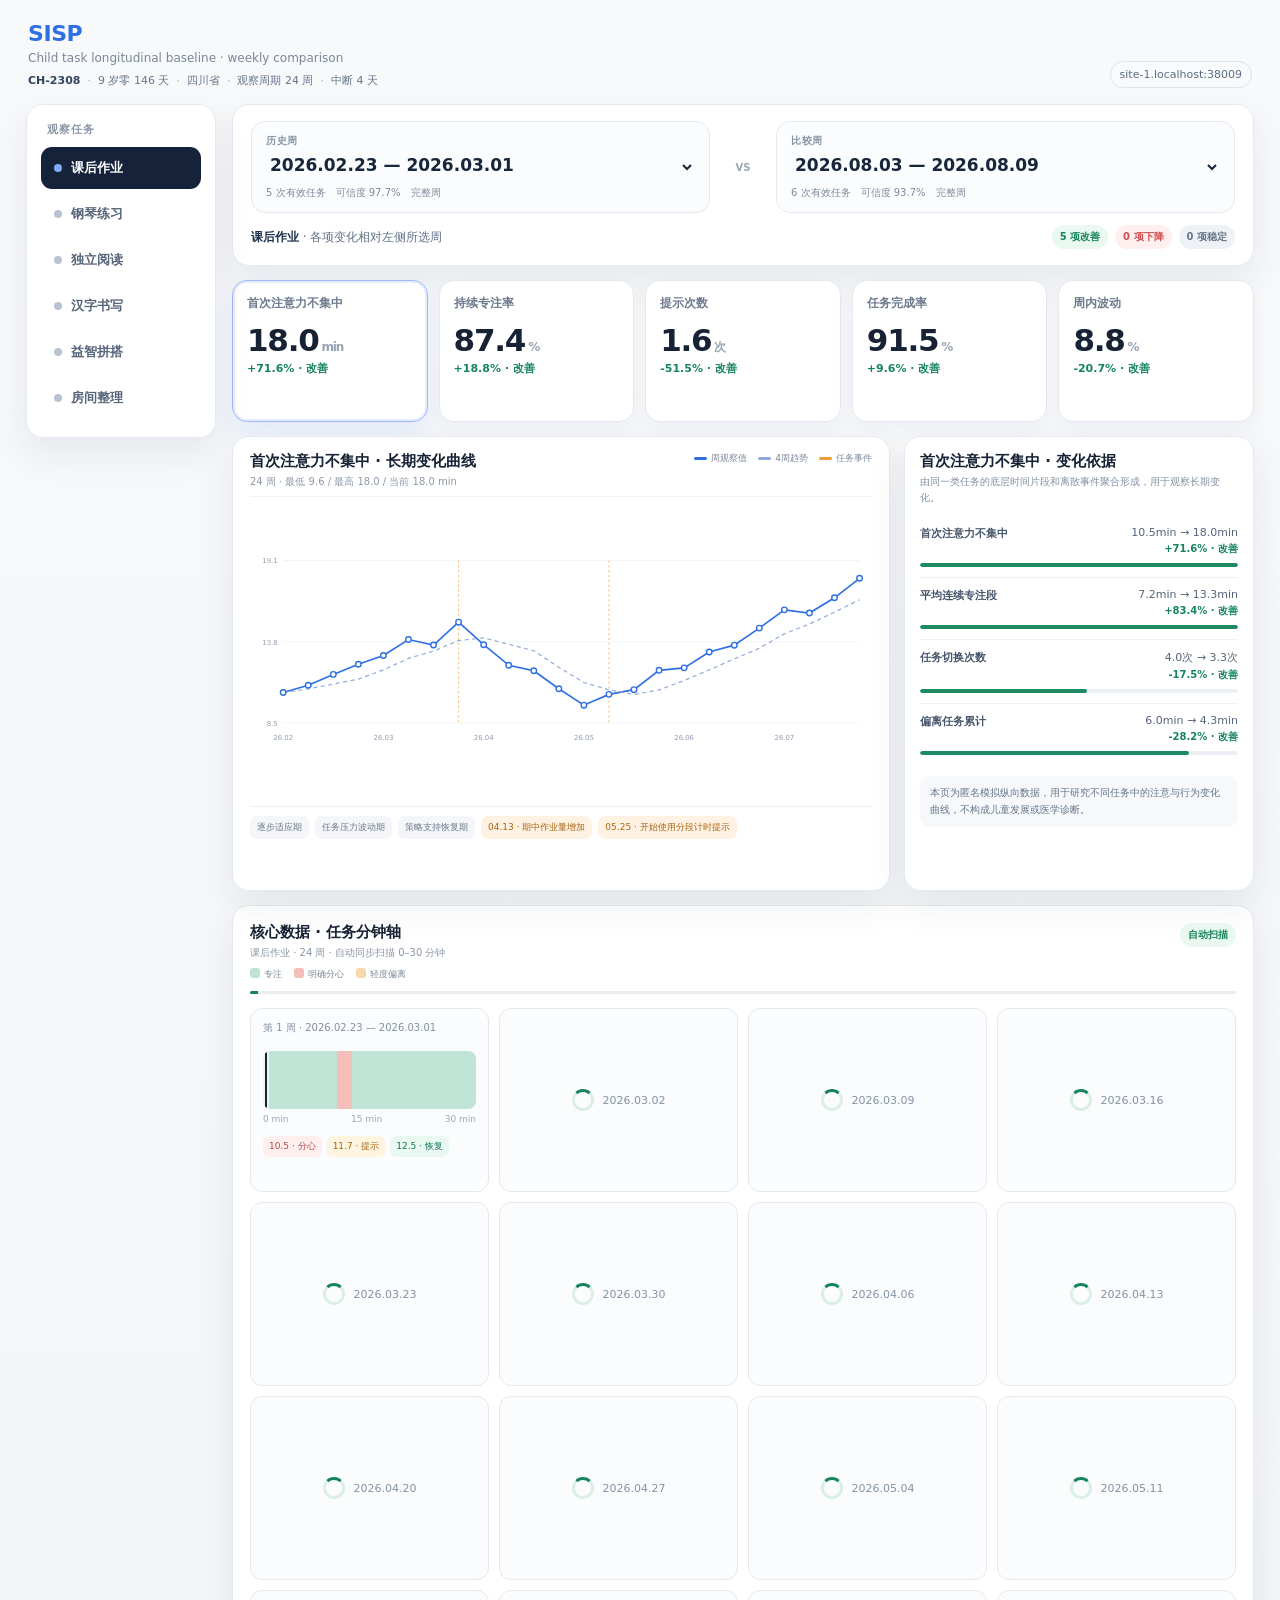
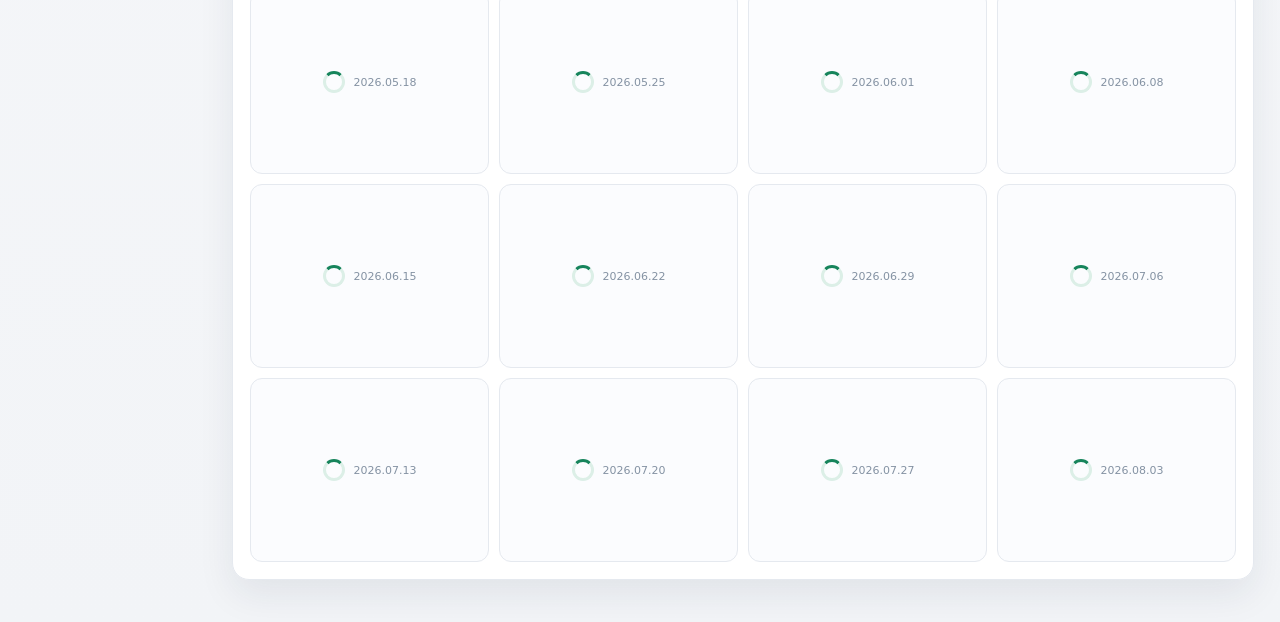
==== commit e70ffb26: "Build modular longitudinal data views" ====
--- a/person/C-2308/task-longitudinal/index.html
+++ b/person/C-2308/task-longitudinal/index.html
@@ -1,118 +1,40 @@
 <!doctype html>
-<html lang="zh-CN"><head><meta charset="utf-8"/><meta name="viewport" content="width=device-width,initial-scale=1"/>
-<title>192.168.50.154:5173 · C-2308</title><style>
-:root{
-  --bg:#f3f5f8;--panel:#fff;--ink:#172235;--muted:#7a8798;--line:#e5e9ef;
-  --blue:#2f6fe4;--blue2:#8ea9db;--green:#16845b;--greenBg:#eaf8f2;
-  --red:#cf4c4c;--redBg:#fff0ef;--amber:#c77a19;--amberBg:#fff6e7;
-  --shadow:0 15px 36px rgba(28,40,65,.08)
-}
-*{box-sizing:border-box}
-body{margin:0;min-width:1180px;background:linear-gradient(180deg,#f8f9fb,#f2f4f7);font-family:Inter,"PingFang SC","Microsoft YaHei",system-ui,-apple-system,sans-serif;color:var(--ink)}
-button,select{font:inherit}
-.app{max-width:1680px;margin:0 auto;padding:18px 26px 42px}
-.pageHead{display:flex;align-items:flex-end;justify-content:space-between;margin:3px 2px 16px}
-.pageHead h1{margin:0;font-size:22px;letter-spacing:-.02em;font-weight:820;color:var(--blue)}
-.pageHead p{margin:5px 0 0;font-size:12px;color:var(--muted)}
-.personMeta{display:flex;align-items:center;gap:0;margin-top:8px;color:#66758a;font-size:11px;white-space:nowrap}
-.personMeta span+span:before{content:"·";padding:0 7px;color:#a1acba}.personMeta .personId{color:#30445f;font-weight:820}
-.status{font-size:11px;color:#5c6d83;padding:6px 9px;border:1px solid #dde4ee;background:#f8fafc;border-radius:999px}
-.shell{display:grid;grid-template-columns:190px 1fr;gap:16px}
-.sidebar,.panel{background:rgba(255,255,255,.97);border:1px solid var(--line);border-radius:17px;box-shadow:var(--shadow)}
-.sidebar{padding:14px;align-self:start}
-.sideTitle{font-size:11px;color:#8b96a6;font-weight:800;letter-spacing:.08em;margin:3px 6px 10px}
-.place{padding:11px 12px;border-radius:11px;cursor:pointer;margin:4px 0;display:flex;align-items:center;gap:9px;color:#56657a;font-size:13px;font-weight:700;border:1px solid transparent}
-.place:hover{background:#f6f8fb} .place.active{background:#16223a;color:#fff}
-.placeDot{width:8px;height:8px;border-radius:50%;background:#b9c3d1} .place.active .placeDot{background:#7eacff}
-.sideNote{font-size:10px;line-height:1.65;color:#8d98a7;border-top:1px solid #edf0f4;margin-top:12px;padding:12px 6px 2px}
-.main{min-width:0}
-.hero{padding:16px 18px;margin-bottom:14px}
-.heroRow{display:grid;grid-template-columns:1fr 44px 1fr;gap:11px;align-items:stretch}
-.weekBox{background:#fbfcfe;border:1px solid var(--line);border-radius:14px;padding:12px 14px}
-.weekLabel{font-size:10px;color:#8995a5;font-weight:800;letter-spacing:.07em;margin-bottom:6px}
-.weekSelect{width:100%;border:0;outline:0;background:transparent;color:#17263b;font-size:17px;font-weight:800;padding:0 0 4px}
-.weekMeta{display:flex;gap:10px;flex-wrap:wrap;color:#7d8999;font-size:10px;margin-top:6px}
-.vs{display:grid;place-items:center;font-size:10px;color:#9da7b5;font-weight:900}
-.summaryLine{display:flex;align-items:center;justify-content:space-between;margin-top:12px;gap:14px}
-.summaryText{font-size:12px;color:#627187} .summaryText b{color:#20314c}
-.summaryPills{display:flex;gap:7px} .pill{font-size:10px;font-weight:800;padding:5px 8px;border-radius:999px}
-.pill.good{color:var(--green);background:var(--greenBg)} .pill.bad{color:var(--red);background:var(--redBg)} .pill.neutral{color:#667589;background:#eef2f6}
-.metricGrid{display:grid;grid-template-columns:repeat(5,minmax(0,1fr));gap:11px;margin-bottom:14px}
-.metric{background:#fff;border:1px solid var(--line);border-radius:15px;padding:14px;box-shadow:0 8px 20px rgba(31,45,73,.045);cursor:pointer;transition:.16s;min-height:142px;overflow:hidden}
-.metric:hover{transform:translateY(-2px);box-shadow:0 13px 28px rgba(31,45,73,.085)} .metric.selected{border-color:#9db9fb;box-shadow:0 0 0 2px #e5edff inset,0 13px 28px rgba(47,111,228,.10)}
-.metricLabel{font-size:12px;color:#6d7a8d;font-weight:750}
-.metricValue{font-size:31px;line-height:1;font-weight:850;letter-spacing:-.04em;margin:13px 0 5px}
-.metricValue small{font-size:12px;color:#99a4b3;font-weight:650;margin-left:3px}
-.metricDelta{font-size:11px;font-weight:820} .metricDelta.good{color:var(--green)} .metricDelta.bad{color:var(--red)} .metricDelta.neutral{color:#69778a}
-.spark{height:35px;margin-top:8px}
-.contentGrid{display:grid;grid-template-columns:minmax(0,1fr) 350px;gap:14px}
-.chartPanel{padding:15px 17px 12px;min-height:455px}
-.panelHeader{display:flex;justify-content:space-between;align-items:flex-start;margin-bottom:7px}
-.panelTitle{font-size:15px;font-weight:820} .panelSub{font-size:10px;color:#8c98a8;margin-top:4px}
-.legend{display:flex;gap:11px;color:#7d899b;font-size:9px;align-items:center} .legend i{display:inline-block;width:13px;height:3px;border-radius:3px;margin-right:4px;vertical-align:middle}
-.chartWrap{height:305px;border-top:1px solid #f0f2f5;position:relative;margin-top:7px}
-svg{width:100%;height:100%;overflow:visible}
-.timelineFooter{border-top:1px solid #edf0f4;padding-top:9px;margin-top:5px;display:flex;align-items:flex-end;gap:12px}
-.phaseBar{display:flex;gap:6px;flex:1;flex-wrap:wrap}
-.phaseChip{font-size:9px;padding:5px 7px;background:#f4f6f9;color:#6d798a;border-radius:7px} .phaseChip.event{background:#fff2e3;color:#aa650f}
-.videoButton{width:34px;height:34px;flex:0 0 auto;border:0;border-radius:50%;background:var(--green);color:#fff;display:grid;place-items:center;cursor:pointer;box-shadow:0 7px 16px rgba(22,132,91,.24);transition:.16s}
-.videoButton:hover{transform:translateY(-1px);background:#11744f}.videoButton span{font-size:14px;margin-left:2px}
-.videoSection{margin-top:14px;padding:17px}.videoSection[hidden]{display:none}.videoSectionTitle{font-size:15px;font-weight:820}.videoSectionSub{font-size:10px;color:#8a96a6;margin-top:4px}.videoSegments{margin-top:14px;display:grid;gap:16px}
-.videoLoading{min-height:180px;display:flex;flex-direction:column;align-items:center;justify-content:center;gap:12px;color:#718095;font-size:12px}.videoSpinner{width:30px;height:30px;border:3px solid #dcefe7;border-top-color:var(--green);border-radius:50%;animation:videoSpin .8s linear infinite}@keyframes videoSpin{to{transform:rotate(360deg)}}
-.poseItem{overflow:hidden;border:1px solid var(--line);border-radius:13px;background:#fff}.posePeriod{padding:11px 14px;border-bottom:1px solid var(--line);color:#45546a;font-size:12px;font-weight:800}.pose-panel{width:100%;background:#091017}.pose-panel iframe{width:100%;height:100%;border:0;display:block}
-.detailPanel{padding:15px}
-.detailTitle{font-size:15px;font-weight:820;margin-bottom:3px} .detailExplain{font-size:10px;color:#8290a2;line-height:1.6;margin-bottom:10px}
-.evidence{padding:10px 0;border-top:1px solid #edf0f4} .evidence:first-of-type{border-top:0}
-.evRow{display:flex;justify-content:space-between;align-items:flex-start;gap:11px} .evName{font-size:11px;color:#45546a;font-weight:720} .evVals{font-size:11px;color:#56657a;text-align:right;font-variant-numeric:tabular-nums}
-.evDelta{font-size:10px;font-weight:820;margin-top:3px;text-align:right} .evDelta.good{color:var(--green)} .evDelta.bad{color:var(--red)} .evDelta.neutral{color:#6d7b8e}
-.evBar{height:4px;background:#edf0f4;border-radius:5px;overflow:hidden;margin-top:7px} .evBar span{display:block;height:100%;border-radius:5px}
-.secondaryTitle{font-size:10px;color:#8994a5;font-weight:800;letter-spacing:.07em;margin-top:12px;padding-top:11px;border-top:1px solid #edf0f4}
-.secondaryGrid{display:grid;grid-template-columns:1fr 1fr;gap:7px;margin-top:8px} .secondaryItem{background:#fafbfd;border:1px solid #e8edf3;border-radius:9px;padding:8px}
-.secondaryName{font-size:9px;color:#7f8b9c} .secondaryValue{font-size:16px;font-weight:840;margin-top:3px} .secondaryDelta{font-size:9px;font-weight:800;margin-top:2px}
-.secondaryDelta.good{color:var(--green)} .secondaryDelta.bad{color:var(--red)} .secondaryDelta.neutral{color:#69778a}
-.noteBox{margin-top:11px;padding:9px 10px;background:#f6f8fb;border-radius:10px;color:#667589;font-size:10px;line-height:1.65}
-.emptyState{min-height:420px;display:grid;place-items:center;color:#7a8798;font-size:15px;font-weight:700}
-@media(max-width:1250px){.metricGrid{grid-template-columns:repeat(3,1fr)}.contentGrid{grid-template-columns:1fr}}
-
-.taskEventGrid{display:grid;grid-template-columns:repeat(4,minmax(0,1fr));gap:10px;margin-top:13px}
-.taskEvent{padding:12px;border:1px solid var(--line);border-radius:12px;background:#fbfcfe}
-.taskEventWeek{font-size:10px;color:#8290a2}.taskEventValue{font-size:22px;font-weight:850;margin:8px 0 4px;color:#243a59}
-.taskEventValue small{font-size:10px;color:#8a96a6;margin-left:3px}.taskEventName{font-size:11px;color:#58677b;line-height:1.5}
-@media(max-width:1250px){.taskEventGrid{grid-template-columns:repeat(3,minmax(0,1fr))}}
-</style></head><body>
-<script>if(location.protocol==='file:')location.replace('http://192.168.50.154:5173/person/C-2308/task-longitudinal/')</script>
-<div class="app"><div class="pageHead"><div><h1>SISP</h1><p>Child task longitudinal baseline · weekly comparison</p><div class="personMeta" aria-label="匿名儿童观察档案"><span class="personId">CH-2308</span><span>9 岁零 146 天</span><span>四川省</span><span>观察周期 24 周</span><span>中断 4 天</span></div></div><div class="status">192.168.50.154:5173</div></div>
-<div class="shell"><aside class="sidebar"><div class="sideTitle">观察任务</div>
-<div class="place active" data-place="homework"><span class="placeDot"></span>课后作业</div>
-<div class="place" data-place="piano"><span class="placeDot"></span>钢琴练习</div>
-<div class="place" data-place="reading"><span class="placeDot"></span>独立阅读</div>
-<div class="place" data-place="writing"><span class="placeDot"></span>汉字书写</div>
-<div class="place" data-place="building"><span class="placeDot"></span>益智拼搭</div>
-<div class="place" data-place="tidying"><span class="placeDot"></span>房间整理</div>
-<div class="sideNote">匿名纵向模拟数据<br/>各任务独立建模，不用于诊断。</div></aside><main class="main" id="main"></main></div></div>
-<script>
-const TASKS={"homework":{"label":"课后作业","firstEventLabel":"首次注意力不集中","rows":[{"周序号":1,"周开始":"2026-02-23","周结束":"2026-03-01","周状态":"完整周","有效任务数":5,"基线可信度_%":97.7,"首次事件分钟":10.47,"持续专注率_%":73.6,"提示次数":3.3,"任务完成率_%":83.5,"周内波动_CV_%":11.1,"平均连续专注段_min":7.23,"任务切换次数":4.0,"偏离任务累计_min":5.95,"阶段解释":"逐步适应期","事件标注":null,"数据备注":"模拟观察数据，仅用于界面与分析流程验证"},{"周序号":2,"周开始":"2026-03-02","周结束":"2026-03-08","周状态":"完整周","有效任务数":7,"基线可信度_%":94.3,"首次事件分钟":10.95,"持续专注率_%":74.1,"提示次数":3.0,"任务完成率_%":84.3,"周内波动_CV_%":11.6,"平均连续专注段_min":7.65,"任务切换次数":4.3,"偏离任务累计_min":5.21,"阶段解释":"逐步适应期","事件标注":null,"数据备注":"模拟观察数据，仅用于界面与分析流程验证"},{"周序号":3,"周开始":"2026-03-09","周结束":"2026-03-15","周状态":"完整周","有效任务数":4,"基线可信度_%":96.9,"首次事件分钟":11.66,"持续专注率_%":76.8,"提示次数":3.2,"任务完成率_%":82.7,"周内波动_CV_%":11.7,"平均连续专注段_min":8.33,"任务切换次数":4.3,"偏离任务累计_min":5.0,"阶段解释":"逐步适应期","事件标注":null,"数据备注":"模拟观察数据，仅用于界面与分析流程验证"},{"周序号":4,"周开始":"2026-03-16","周结束":"2026-03-22","周状态":"完整周","有效任务数":5,"基线可信度_%":93.6,"首次事件分钟":12.33,"持续专注率_%":77.0,"提示次数":3.3,"任务完成率_%":87.2,"周内波动_CV_%":10.0,"平均连续专注段_min":9.07,"任务切换次数":4.3,"偏离任务累计_min":5.44,"阶段解释":"逐步适应期","事件标注":null,"数据备注":"模拟观察数据，仅用于界面与分析流程验证"},{"周序号":5,"周开始":"2026-03-23","周结束":"2026-03-29","周状态":"完整周","有效任务数":7,"基线可信度_%":95.9,"首次事件分钟":12.9,"持续专注率_%":78.7,"提示次数":2.7,"任务完成率_%":87.1,"周内波动_CV_%":10.7,"平均连续专注段_min":9.1,"任务切换次数":3.7,"偏离任务累计_min":5.23,"阶段解释":"逐步适应期","事件标注":null,"数据备注":"模拟观察数据，仅用于界面与分析流程验证"},{"周序号":6,"周开始":"2026-03-30","周结束":"2026-04-05","周状态":"完整周","有效任务数":8,"基线可信度_%":96.9,"首次事件分钟":13.95,"持续专注率_%":83.1,"提示次数":3.0,"任务完成率_%":89.2,"周内波动_CV_%":10.8,"平均连续专注段_min":9.89,"任务切换次数":3.4,"偏离任务累计_min":5.05,"阶段解释":"逐步适应期","事件标注":null,"数据备注":"模拟观察数据，仅用于界面与分析流程验证"},{"周序号":7,"周开始":"2026-04-06","周结束":"2026-04-12","周状态":"完整周","有效任务数":6,"基线可信度_%":95.9,"首次事件分钟":13.59,"持续专注率_%":79.0,"提示次数":2.2,"任务完成率_%":87.8,"周内波动_CV_%":10.1,"平均连续专注段_min":10.15,"任务切换次数":3.9,"偏离任务累计_min":4.79,"阶段解释":"逐步适应期","事件标注":null,"数据备注":"模拟观察数据，仅用于界面与分析流程验证"},{"周序号":8,"周开始":"2026-04-13","周结束":"2026-04-19","周状态":"完整周","有效任务数":4,"基线可信度_%":97.1,"首次事件分钟":15.09,"持续专注率_%":81.6,"提示次数":2.3,"任务完成率_%":89.6,"周内波动_CV_%":9.6,"平均连续专注段_min":11.09,"任务切换次数":3.5,"偏离任务累计_min":4.3,"阶段解释":"任务压力波动期","事件标注":"期中作业量增加","数据备注":"模拟观察数据，仅用于界面与分析流程验证"},{"周序号":9,"周开始":"2026-04-20","周结束":"2026-04-26","周状态":"完整周","有效任务数":8,"基线可信度_%":94.0,"首次事件分钟":13.61,"持续专注率_%":82.5,"提示次数":2.4,"任务完成率_%":84.6,"周内波动_CV_%":11.4,"平均连续专注段_min":9.52,"任务切换次数":3.3,"偏离任务累计_min":5.12,"阶段解释":"任务压力波动期","事件标注":null,"数据备注":"模拟观察数据，仅用于界面与分析流程验证"},{"周序号":10,"周开始":"2026-04-27","周结束":"2026-05-03","周状态":"完整周","有效任务数":4,"基线可信度_%":93.9,"首次事件分钟":12.26,"持续专注率_%":78.7,"提示次数":3.1,"任务完成率_%":82.4,"周内波动_CV_%":10.2,"平均连续专注段_min":8.54,"任务切换次数":4.2,"偏离任务累计_min":5.5,"阶段解释":"任务压力波动期","事件标注":null,"数据备注":"模拟观察数据，仅用于界面与分析流程验证"},{"周序号":11,"周开始":"2026-05-04","周结束":"2026-05-10","周状态":"完整周","有效任务数":4,"基线可信度_%":95.5,"首次事件分钟":11.9,"持续专注率_%":79.8,"提示次数":2.9,"任务完成率_%":81.8,"周内波动_CV_%":10.9,"平均连续专注段_min":8.39,"任务切换次数":3.7,"偏离任务累计_min":4.93,"阶段解释":"任务压力波动期","事件标注":null,"数据备注":"模拟观察数据，仅用于界面与分析流程验证"},{"周序号":12,"周开始":"2026-05-11","周结束":"2026-05-17","周状态":"完整周","有效任务数":8,"基线可信度_%":96.2,"首次事件分钟":10.72,"持续专注率_%":77.6,"提示次数":3.7,"任务完成率_%":84.3,"周内波动_CV_%":12.6,"平均连续专注段_min":8.01,"任务切换次数":4.5,"偏离任务累计_min":5.7,"阶段解释":"任务压力波动期","事件标注":null,"数据备注":"模拟观察数据，仅用于界面与分析流程验证"},{"周序号":13,"周开始":"2026-05-18","周结束":"2026-05-24","周状态":"完整周","有效任务数":5,"基线可信度_%":94.5,"首次事件分钟":9.64,"持续专注率_%":75.5,"提示次数":3.5,"任务完成率_%":81.7,"周内波动_CV_%":12.6,"平均连续专注段_min":6.91,"任务切换次数":4.7,"偏离任务累计_min":5.85,"阶段解释":"任务压力波动期","事件标注":null,"数据备注":"模拟观察数据，仅用于界面与分析流程验证"},{"周序号":14,"周开始":"2026-05-25","周结束":"2026-05-31","周状态":"完整周","有效任务数":7,"基线可信度_%":93.6,"首次事件分钟":10.35,"持续专注率_%":74.4,"提示次数":3.1,"任务完成率_%":81.4,"周内波动_CV_%":11.6,"平均连续专注段_min":7.67,"任务切换次数":3.9,"偏离任务累计_min":5.89,"阶段解释":"策略支持恢复期","事件标注":"开始使用分段计时提示","数据备注":"模拟观察数据，仅用于界面与分析流程验证"},{"周序号":15,"周开始":"2026-06-01","周结束":"2026-06-07","周状态":"完整周","有效任务数":4,"基线可信度_%":92.7,"首次事件分钟":10.66,"持续专注率_%":77.3,"提示次数":3.1,"任务完成率_%":84.7,"周内波动_CV_%":11.3,"平均连续专注段_min":7.74,"任务切换次数":4.7,"偏离任务累计_min":5.42,"阶段解释":"策略支持恢复期","事件标注":null,"数据备注":"模拟观察数据，仅用于界面与分析流程验证"},{"周序号":16,"周开始":"2026-06-08","周结束":"2026-06-14","周状态":"完整周","有效任务数":7,"基线可信度_%":96.2,"首次事件分钟":11.93,"持续专注率_%":79.4,"提示次数":2.8,"任务完成率_%":82.8,"周内波动_CV_%":11.8,"平均连续专注段_min":8.48,"任务切换次数":4.0,"偏离任务累计_min":5.69,"阶段解释":"策略支持恢复期","事件标注":null,"数据备注":"模拟观察数据，仅用于界面与分析流程验证"},{"周序号":17,"周开始":"2026-06-15","周结束":"2026-06-21","周状态":"完整周","有效任务数":7,"基线可信度_%":97.2,"首次事件分钟":12.09,"持续专注率_%":77.2,"提示次数":2.8,"任务完成率_%":86.8,"周内波动_CV_%":10.3,"平均连续专注段_min":8.48,"任务切换次数":4.5,"偏离任务累计_min":5.73,"阶段解释":"策略支持恢复期","事件标注":null,"数据备注":"模拟观察数据，仅用于界面与分析流程验证"},{"周序号":18,"周开始":"2026-06-22","周结束":"2026-06-28","周状态":"完整周","有效任务数":4,"基线可信度_%":94.0,"首次事件分钟":13.13,"持续专注率_%":80.3,"提示次数":2.9,"任务完成率_%":85.3,"周内波动_CV_%":9.7,"平均连续专注段_min":9.18,"任务切换次数":4.1,"偏离任务累计_min":5.44,"阶段解释":"策略支持恢复期","事件标注":null,"数据备注":"模拟观察数据，仅用于界面与分析流程验证"},{"周序号":19,"周开始":"2026-06-29","周结束":"2026-07-05","周状态":"完整周","有效任务数":5,"基线可信度_%":97.0,"首次事件分钟":13.58,"持续专注率_%":79.5,"提示次数":3.0,"任务完成率_%":85.0,"周内波动_CV_%":10.0,"平均连续专注段_min":10.09,"任务切换次数":4.2,"偏离任务累计_min":4.75,"阶段解释":"策略支持恢复期","事件标注":null,"数据备注":"模拟观察数据，仅用于界面与分析流程验证"},{"周序号":20,"周开始":"2026-07-06","周结束":"2026-07-12","周状态":"完整周","有效任务数":7,"基线可信度_%":95.3,"首次事件分钟":14.7,"持续专注率_%":81.5,"提示次数":2.1,"任务完成率_%":88.0,"周内波动_CV_%":9.3,"平均连续专注段_min":10.48,"任务切换次数":3.6,"偏离任务累计_min":5.21,"阶段解释":"策略支持恢复期","事件标注":null,"数据备注":"模拟观察数据，仅用于界面与分析流程验证"},{"周序号":21,"周开始":"2026-07-13","周结束":"2026-07-19","周状态":"完整周","有效任务数":5,"基线可信度_%":97.6,"首次事件分钟":15.9,"持续专注率_%":83.4,"提示次数":2.0,"任务完成率_%":90.0,"周内波动_CV_%":9.5,"平均连续专注段_min":11.22,"任务切换次数":3.2,"偏离任务累计_min":4.83,"阶段解释":"策略支持恢复期","事件标注":null,"数据备注":"模拟观察数据，仅用于界面与分析流程验证"},{"周序号":22,"周开始":"2026-07-20","周结束":"2026-07-26","周状态":"完整周","有效任务数":7,"基线可信度_%":96.5,"首次事件分钟":15.69,"持续专注率_%":85.4,"提示次数":2.1,"任务完成率_%":90.9,"周内波动_CV_%":9.0,"平均连续专注段_min":10.98,"任务切换次数":3.4,"偏离任务累计_min":4.38,"阶段解释":"策略支持恢复期","事件标注":null,"数据备注":"模拟观察数据，仅用于界面与分析流程验证"},{"周序号":23,"周开始":"2026-07-27","周结束":"2026-08-02","周状态":"完整周","有效任务数":4,"基线可信度_%":92.6,"首次事件分钟":16.69,"持续专注率_%":86.7,"提示次数":1.8,"任务完成率_%":91.5,"周内波动_CV_%":9.9,"平均连续专注段_min":11.8,"任务切换次数":3.6,"偏离任务累计_min":4.37,"阶段解释":"策略支持恢复期","事件标注":null,"数据备注":"模拟观察数据，仅用于界面与分析流程验证"},{"周序号":24,"周开始":"2026-08-03","周结束":"2026-08-09","周状态":"完整周","有效任务数":6,"基线可信度_%":93.7,"首次事件分钟":17.97,"持续专注率_%":87.4,"提示次数":1.6,"任务完成率_%":91.5,"周内波动_CV_%":8.8,"平均连续专注段_min":13.26,"任务切换次数":3.3,"偏离任务累计_min":4.27,"阶段解释":"策略支持恢复期","事件标注":null,"数据备注":"模拟观察数据，仅用于界面与分析流程验证"}]},"piano":{"label":"钢琴练习","firstEventLabel":"首次无序敲击","rows":[{"周序号":1,"周开始":"2026-02-23","周结束":"2026-03-01","周状态":"完整周","有效任务数":4,"基线可信度_%":97.6,"首次事件分钟":8.58,"持续专注率_%":71.8,"提示次数":3.8,"任务完成率_%":79.5,"周内波动_CV_%":12.7,"平均连续专注段_min":6.09,"任务切换次数":4.2,"偏离任务累计_min":6.03,"阶段解释":"稳定练习期","事件标注":null,"数据备注":"模拟观察数据，仅用于界面与分析流程验证"},{"周序号":2,"周开始":"2026-03-02","周结束":"2026-03-08","周状态":"完整周","有效任务数":5,"基线可信度_%":95.3,"首次事件分钟":8.23,"持续专注率_%":73.5,"提示次数":4.2,"任务完成率_%":81.0,"周内波动_CV_%":11.8,"平均连续专注段_min":6.18,"任务切换次数":4.5,"偏离任务累计_min":6.12,"阶段解释":"稳定练习期","事件标注":null,"数据备注":"模拟观察数据，仅用于界面与分析流程验证"},{"周序号":3,"周开始":"2026-03-09","周结束":"2026-03-15","周状态":"完整周","有效任务数":5,"基线可信度_%":96.7,"首次事件分钟":8.95,"持续专注率_%":74.8,"提示次数":3.3,"任务完成率_%":80.1,"周内波动_CV_%":12.8,"平均连续专注段_min":6.52,"任务切换次数":4.6,"偏离任务累计_min":6.29,"阶段解释":"稳定练习期","事件标注":null,"数据备注":"模拟观察数据，仅用于界面与分析流程验证"},{"周序号":4,"周开始":"2026-03-16","周结束":"2026-03-22","周状态":"完整周","有效任务数":5,"基线可信度_%":97.4,"首次事件分钟":9.68,"持续专注率_%":75.9,"提示次数":3.2,"任务完成率_%":79.6,"周内波动_CV_%":12.3,"平均连续专注段_min":6.98,"任务切换次数":4.8,"偏离任务累计_min":5.47,"阶段解释":"稳定练习期","事件标注":null,"数据备注":"模拟观察数据，仅用于界面与分析流程验证"},{"周序号":5,"周开始":"2026-03-23","周结束":"2026-03-29","周状态":"完整周","有效任务数":5,"基线可信度_%":96.8,"首次事件分钟":10.04,"持续专注率_%":73.3,"提示次数":3.7,"任务完成率_%":83.4,"周内波动_CV_%":12.2,"平均连续专注段_min":7.37,"任务切换次数":4.2,"偏离任务累计_min":6.06,"阶段解释":"稳定练习期","事件标注":null,"数据备注":"模拟观察数据，仅用于界面与分析流程验证"},{"周序号":6,"周开始":"2026-03-30","周结束":"2026-04-05","周状态":"完整周","有效任务数":5,"基线可信度_%":95.7,"首次事件分钟":10.33,"持续专注率_%":74.4,"提示次数":3.5,"任务完成率_%":82.3,"周内波动_CV_%":12.0,"平均连续专注段_min":7.36,"任务切换次数":4.8,"偏离任务累计_min":5.75,"阶段解释":"稳定练习期","事件标注":null,"数据备注":"模拟观察数据，仅用于界面与分析流程验证"},{"周序号":7,"周开始":"2026-04-06","周结束":"2026-04-12","周状态":"完整周","有效任务数":8,"基线可信度_%":95.8,"首次事件分钟":10.07,"持续专注率_%":73.3,"提示次数":3.5,"任务完成率_%":84.4,"周内波动_CV_%":12.9,"平均连续专注段_min":7.3,"任务切换次数":4.3,"偏离任务累计_min":6.27,"阶段解释":"稳定练习期","事件标注":null,"数据备注":"模拟观察数据，仅用于界面与分析流程验证"},{"周序号":8,"周开始":"2026-04-13","周结束":"2026-04-19","周状态":"完整周","有效任务数":8,"基线可信度_%":93.9,"首次事件分钟":10.45,"持续专注率_%":73.4,"提示次数":3.4,"任务完成率_%":83.2,"周内波动_CV_%":11.7,"平均连续专注段_min":7.77,"任务切换次数":4.2,"偏离任务累计_min":5.96,"阶段解释":"稳定练习期","事件标注":null,"数据备注":"模拟观察数据，仅用于界面与分析流程验证"},{"周序号":9,"周开始":"2026-04-20","周结束":"2026-04-26","周状态":"完整周","有效任务数":5,"基线可信度_%":93.6,"首次事件分钟":10.46,"持续专注率_%":75.3,"提示次数":3.6,"任务完成率_%":82.4,"周内波动_CV_%":12.2,"平均连续专注段_min":7.77,"任务切换次数":4.1,"偏离任务累计_min":5.22,"阶段解释":"新曲适应期","事件标注":"更换练习曲","数据备注":"模拟观察数据，仅用于界面与分析流程验证"},{"周序号":10,"周开始":"2026-04-27","周结束":"2026-05-03","周状态":"完整周","有效任务数":8,"基线可信度_%":94.3,"首次事件分钟":9.32,"持续专注率_%":75.5,"提示次数":4.0,"任务完成率_%":79.6,"周内波动_CV_%":12.2,"平均连续专注段_min":6.47,"任务切换次数":4.1,"偏离任务累计_min":6.18,"阶段解释":"新曲适应期","事件标注":null,"数据备注":"模拟观察数据，仅用于界面与分析流程验证"},{"周序号":11,"周开始":"2026-05-04","周结束":"2026-05-10","周状态":"完整周","有效任务数":8,"基线可信度_%":96.9,"首次事件分钟":8.44,"持续专注率_%":70.9,"提示次数":3.4,"任务完成率_%":78.2,"周内波动_CV_%":11.8,"平均连续专注段_min":5.69,"任务切换次数":4.2,"偏离任务累计_min":5.82,"阶段解释":"新曲适应期","事件标注":null,"数据备注":"模拟观察数据，仅用于界面与分析流程验证"},{"周序号":12,"周开始":"2026-05-11","周结束":"2026-05-17","周状态":"完整周","有效任务数":8,"基线可信度_%":94.3,"首次事件分钟":7.33,"持续专注率_%":71.3,"提示次数":4.1,"任务完成率_%":78.6,"周内波动_CV_%":13.3,"平均连续专注段_min":5.43,"任务切换次数":4.6,"偏离任务累计_min":6.04,"阶段解释":"新曲适应期","事件标注":null,"数据备注":"模拟观察数据，仅用于界面与分析流程验证"},{"周序号":13,"周开始":"2026-05-18","周结束":"2026-05-24","周状态":"完整周","有效任务数":5,"基线可信度_%":95.7,"首次事件分钟":7.51,"持续专注率_%":72.1,"提示次数":3.8,"任务完成率_%":76.8,"周内波动_CV_%":12.4,"平均连续专注段_min":5.08,"任务切换次数":4.4,"偏离任务累计_min":6.4,"阶段解释":"新曲适应期","事件标注":null,"数据备注":"模拟观察数据，仅用于界面与分析流程验证"},{"周序号":14,"周开始":"2026-05-25","周结束":"2026-05-31","周状态":"完整周","有效任务数":4,"基线可信度_%":97.6,"首次事件分钟":7.89,"持续专注率_%":69.5,"提示次数":4.1,"任务完成率_%":78.3,"周内波动_CV_%":13.7,"平均连续专注段_min":5.74,"任务切换次数":4.8,"偏离任务累计_min":6.11,"阶段解释":"新曲适应期","事件标注":null,"数据备注":"模拟观察数据，仅用于界面与分析流程验证"},{"周序号":15,"周开始":"2026-06-01","周结束":"2026-06-07","周状态":"完整周","有效任务数":7,"基线可信度_%":96.0,"首次事件分钟":7.99,"持续专注率_%":70.5,"提示次数":3.8,"任务完成率_%":81.3,"周内波动_CV_%":12.9,"平均连续专注段_min":5.46,"任务切换次数":5.2,"偏离任务累计_min":5.86,"阶段解释":"分段训练改善期","事件标注":"开始分段慢练","数据备注":"模拟观察数据，仅用于界面与分析流程验证"},{"周序号":16,"周开始":"2026-06-08","周结束":"2026-06-14","周状态":"完整周","有效任务数":8,"基线可信度_%":93.1,"首次事件分钟":8.63,"持续专注率_%":70.1,"提示次数":4.1,"任务完成率_%":80.5,"周内波动_CV_%":13.5,"平均连续专注段_min":6.44,"任务切换次数":4.4,"偏离任务累计_min":6.31,"阶段解释":"分段训练改善期","事件标注":null,"数据备注":"模拟观察数据，仅用于界面与分析流程验证"},{"周序号":17,"周开始":"2026-06-15","周结束":"2026-06-21","周状态":"完整周","有效任务数":8,"基线可信度_%":96.1,"首次事件分钟":8.9,"持续专注率_%":74.0,"提示次数":3.5,"任务完成率_%":78.3,"周内波动_CV_%":11.7,"平均连续专注段_min":6.37,"任务切换次数":4.6,"偏离任务累计_min":5.82,"阶段解释":"分段训练改善期","事件标注":null,"数据备注":"模拟观察数据，仅用于界面与分析流程验证"},{"周序号":18,"周开始":"2026-06-22","周结束":"2026-06-28","周状态":"完整周","有效任务数":4,"基线可信度_%":97.2,"首次事件分钟":10.14,"持续专注率_%":72.6,"提示次数":3.5,"任务完成率_%":83.8,"周内波动_CV_%":11.5,"平均连续专注段_min":7.52,"任务切换次数":4.4,"偏离任务累计_min":5.65,"阶段解释":"分段训练改善期","事件标注":null,"数据备注":"模拟观察数据，仅用于界面与分析流程验证"},{"周序号":19,"周开始":"2026-06-29","周结束":"2026-07-05","周状态":"完整周","有效任务数":4,"基线可信度_%":97.7,"首次事件分钟":10.75,"持续专注率_%":76.2,"提示次数":3.4,"任务完成率_%":84.4,"周内波动_CV_%":11.8,"平均连续专注段_min":7.67,"任务切换次数":4.4,"偏离任务累计_min":6.03,"阶段解释":"分段训练改善期","事件标注":null,"数据备注":"模拟观察数据，仅用于界面与分析流程验证"},{"周序号":20,"周开始":"2026-07-06","周结束":"2026-07-12","周状态":"完整周","有效任务数":8,"基线可信度_%":96.4,"首次事件分钟":10.42,"持续专注率_%":76.6,"提示次数":3.3,"任务完成率_%":81.7,"周内波动_CV_%":12.5,"平均连续专注段_min":7.79,"任务切换次数":4.6,"偏离任务累计_min":5.3,"阶段解释":"分段训练改善期","事件标注":null,"数据备注":"模拟观察数据，仅用于界面与分析流程验证"},{"周序号":21,"周开始":"2026-07-13","周结束":"2026-07-19","周状态":"完整周","有效任务数":6,"基线可信度_%":94.9,"首次事件分钟":11.39,"持续专注率_%":76.1,"提示次数":3.5,"任务完成率_%":85.8,"周内波动_CV_%":11.6,"平均连续专注段_min":8.02,"任务切换次数":3.9,"偏离任务累计_min":5.2,"阶段解释":"分段训练改善期","事件标注":null,"数据备注":"模拟观察数据，仅用于界面与分析流程验证"},{"周序号":22,"周开始":"2026-07-20","周结束":"2026-07-26","周状态":"完整周","有效任务数":8,"基线可信度_%":96.8,"首次事件分钟":12.59,"持续专注率_%":78.0,"提示次数":3.1,"任务完成率_%":83.4,"周内波动_CV_%":10.8,"平均连续专注段_min":8.69,"任务切换次数":4.3,"偏离任务累计_min":5.25,"阶段解释":"分段训练改善期","事件标注":null,"数据备注":"模拟观察数据，仅用于界面与分析流程验证"},{"周序号":23,"周开始":"2026-07-27","周结束":"2026-08-02","周状态":"完整周","有效任务数":6,"基线可信度_%":94.2,"首次事件分钟":12.4,"持续专注率_%":76.7,"提示次数":2.6,"任务完成率_%":83.2,"周内波动_CV_%":10.6,"平均连续专注段_min":8.87,"任务切换次数":3.7,"偏离任务累计_min":5.34,"阶段解释":"分段训练改善期","事件标注":null,"数据备注":"模拟观察数据，仅用于界面与分析流程验证"},{"周序号":24,"周开始":"2026-08-03","周结束":"2026-08-09","周状态":"完整周","有效任务数":7,"基线可信度_%":95.8,"首次事件分钟":12.62,"持续专注率_%":79.3,"提示次数":3.2,"任务完成率_%":86.9,"周内波动_CV_%":11.6,"平均连续专注段_min":9.16,"任务切换次数":4.0,"偏离任务累计_min":5.35,"阶段解释":"分段训练改善期","事件标注":null,"数据备注":"模拟观察数据，仅用于界面与分析流程验证"}]},"reading":{"label":"独立阅读","firstEventLabel":"首次离开阅读内容","rows":[{"周序号":1,"周开始":"2026-02-23","周结束":"2026-03-01","周状态":"完整周","有效任务数":7,"基线可信度_%":94.5,"首次事件分钟":13.59,"持续专注率_%":82.3,"提示次数":3.1,"任务完成率_%":83.9,"周内波动_CV_%":11.1,"平均连续专注段_min":9.95,"任务切换次数":3.9,"偏离任务累计_min":4.52,"阶段解释":"稳定阅读期","事件标注":null,"数据备注":"模拟观察数据，仅用于界面与分析流程验证"},{"周序号":2,"周开始":"2026-03-02","周结束":"2026-03-08","周状态":"完整周","有效任务数":4,"基线可信度_%":93.0,"首次事件分钟":14.85,"持续专注率_%":82.7,"提示次数":2.6,"任务完成率_%":89.0,"周内波动_CV_%":9.5,"平均连续专注段_min":10.83,"任务切换次数":4.0,"偏离任务累计_min":5.13,"阶段解释":"稳定阅读期","事件标注":null,"数据备注":"模拟观察数据，仅用于界面与分析流程验证"},{"周序号":3,"周开始":"2026-03-09","周结束":"2026-03-15","周状态":"完整周","有效任务数":4,"基线可信度_%":96.0,"首次事件分钟":14.99,"持续专注率_%":84.3,"提示次数":2.2,"任务完成率_%":85.7,"周内波动_CV_%":10.3,"平均连续专注段_min":10.84,"任务切换次数":4.0,"偏离任务累计_min":4.46,"阶段解释":"稳定阅读期","事件标注":null,"数据备注":"模拟观察数据，仅用于界面与分析流程验证"},{"周序号":4,"周开始":"2026-03-16","周结束":"2026-03-22","周状态":"完整周","有效任务数":6,"基线可信度_%":95.3,"首次事件分钟":15.75,"持续专注率_%":85.0,"提示次数":2.3,"任务完成率_%":90.7,"周内波动_CV_%":9.6,"平均连续专注段_min":11.47,"任务切换次数":2.9,"偏离任务累计_min":4.13,"阶段解释":"稳定阅读期","事件标注":null,"数据备注":"模拟观察数据，仅用于界面与分析流程验证"},{"周序号":5,"周开始":"2026-03-23","周结束":"2026-03-29","周状态":"完整周","有效任务数":8,"基线可信度_%":94.5,"首次事件分钟":15.15,"持续专注率_%":83.1,"提示次数":2.8,"任务完成率_%":87.7,"周内波动_CV_%":9.3,"平均连续专注段_min":11.06,"任务切换次数":3.9,"偏离任务累计_min":4.22,"阶段解释":"稳定阅读期","事件标注":null,"数据备注":"模拟观察数据，仅用于界面与分析流程验证"},{"周序号":6,"周开始":"2026-03-30","周结束":"2026-04-05","周状态":"完整周","有效任务数":7,"基线可信度_%":93.7,"首次事件分钟":15.86,"持续专注率_%":83.6,"提示次数":2.3,"任务完成率_%":90.2,"周内波动_CV_%":9.1,"平均连续专注段_min":11.45,"任务切换次数":3.3,"偏离任务累计_min":4.22,"阶段解释":"稳定阅读期","事件标注":null,"数据备注":"模拟观察数据，仅用于界面与分析流程验证"},{"周序号":7,"周开始":"2026-04-06","周结束":"2026-04-12","周状态":"完整周","有效任务数":6,"基线可信度_%":95.6,"首次事件分钟":16.4,"持续专注率_%":83.9,"提示次数":2.2,"任务完成率_%":88.9,"周内波动_CV_%":10.0,"平均连续专注段_min":11.45,"任务切换次数":3.6,"偏离任务累计_min":4.2,"阶段解释":"稳定阅读期","事件标注":null,"数据备注":"模拟观察数据，仅用于界面与分析流程验证"},{"周序号":8,"周开始":"2026-04-13","周结束":"2026-04-19","周状态":"完整周","有效任务数":6,"基线可信度_%":96.4,"首次事件分钟":16.67,"持续专注率_%":83.4,"提示次数":1.9,"任务完成率_%":91.8,"周内波动_CV_%":8.5,"平均连续专注段_min":11.93,"任务切换次数":3.5,"偏离任务累计_min":4.31,"阶段解释":"稳定阅读期","事件标注":null,"数据备注":"模拟观察数据，仅用于界面与分析流程验证"},{"周序号":9,"周开始":"2026-04-20","周结束":"2026-04-26","周状态":"完整周","有效任务数":7,"基线可信度_%":93.4,"首次事件分钟":16.8,"持续专注率_%":85.9,"提示次数":1.8,"任务完成率_%":91.3,"周内波动_CV_%":9.6,"平均连续专注段_min":11.75,"任务切换次数":3.2,"偏离任务累计_min":4.53,"阶段解释":"稳定阅读期","事件标注":null,"数据备注":"模拟观察数据，仅用于界面与分析流程验证"},{"周序号":10,"周开始":"2026-04-27","周结束":"2026-05-03","周状态":"完整周","有效任务数":5,"基线可信度_%":93.1,"首次事件分钟":16.3,"持续专注率_%":83.7,"提示次数":2.1,"任务完成率_%":91.2,"周内波动_CV_%":9.8,"平均连续专注段_min":11.59,"任务切换次数":3.5,"偏离任务累计_min":4.28,"阶段解释":"难度适应期","事件标注":"阅读材料难度提升","数据备注":"模拟观察数据，仅用于界面与分析流程验证"},{"周序号":11,"周开始":"2026-05-04","周结束":"2026-05-10","周状态":"完整周","有效任务数":5,"基线可信度_%":92.6,"首次事件分钟":15.47,"持续专注率_%":82.3,"提示次数":2.4,"任务完成率_%":87.7,"周内波动_CV_%":9.9,"平均连续专注段_min":11.07,"任务切换次数":3.3,"偏离任务累计_min":4.82,"阶段解释":"难度适应期","事件标注":null,"数据备注":"模拟观察数据，仅用于界面与分析流程验证"},{"周序号":12,"周开始":"2026-05-11","周结束":"2026-05-17","周状态":"完整周","有效任务数":8,"基线可信度_%":96.1,"首次事件分钟":15.76,"持续专注率_%":83.1,"提示次数":2.0,"任务完成率_%":90.5,"周内波动_CV_%":8.9,"平均连续专注段_min":11.64,"任务切换次数":3.6,"偏离任务累计_min":4.68,"阶段解释":"难度适应期","事件标注":null,"数据备注":"模拟观察数据，仅用于界面与分析流程验证"},{"周序号":13,"周开始":"2026-05-18","周结束":"2026-05-24","周状态":"完整周","有效任务数":8,"基线可信度_%":97.6,"首次事件分钟":17.87,"持续专注率_%":87.7,"提示次数":1.5,"任务完成率_%":92.7,"周内波动_CV_%":7.9,"平均连续专注段_min":13.03,"任务切换次数":3.1,"偏离任务累计_min":4.3,"阶段解释":"难度适应期","事件标注":null,"数据备注":"模拟观察数据，仅用于界面与分析流程验证"},{"周序号":14,"周开始":"2026-05-25","周结束":"2026-05-31","周状态":"完整周","有效任务数":5,"基线可信度_%":94.3,"首次事件分钟":18.44,"持续专注率_%":89.1,"提示次数":1.8,"任务完成率_%":92.0,"周内波动_CV_%":7.5,"平均连续专注段_min":12.9,"任务切换次数":3.0,"偏离任务累计_min":3.62,"阶段解释":"难度适应期","事件标注":null,"数据备注":"模拟观察数据，仅用于界面与分析流程验证"},{"周序号":15,"周开始":"2026-06-01","周结束":"2026-06-07","周状态":"完整周","有效任务数":5,"基线可信度_%":97.1,"首次事件分钟":19.39,"持续专注率_%":90.1,"提示次数":1.2,"任务完成率_%":91.6,"周内波动_CV_%":8.6,"平均连续专注段_min":13.69,"任务切换次数":3.2,"偏离任务累计_min":3.77,"阶段解释":"难度适应期","事件标注":null,"数据备注":"模拟观察数据，仅用于界面与分析流程验证"},{"周序号":16,"周开始":"2026-06-08","周结束":"2026-06-14","周状态":"完整周","有效任务数":5,"基线可信度_%":94.6,"首次事件分钟":19.11,"持续专注率_%":91.3,"提示次数":1.2,"任务完成率_%":90.5,"周内波动_CV_%":7.9,"平均连续专注段_min":13.52,"任务切换次数":2.6,"偏离任务累计_min":3.4,"阶段解释":"难度适应期","事件标注":null,"数据备注":"模拟观察数据，仅用于界面与分析流程验证"},{"周序号":17,"周开始":"2026-06-15","周结束":"2026-06-21","周状态":"完整周","有效任务数":5,"基线可信度_%":92.6,"首次事件分钟":19.73,"持续专注率_%":92.2,"提示次数":0.8,"任务完成率_%":95.7,"周内波动_CV_%":8.5,"平均连续专注段_min":14.0,"任务切换次数":2.9,"偏离任务累计_min":3.63,"阶段解释":"持续改善期","事件标注":"固定安静阅读时段","数据备注":"模拟观察数据，仅用于界面与分析流程验证"},{"周序号":18,"周开始":"2026-06-22","周结束":"2026-06-28","周状态":"完整周","有效任务数":5,"基线可信度_%":96.6,"首次事件分钟":20.28,"持续专注率_%":92.2,"提示次数":1.4,"任务完成率_%":92.2,"周内波动_CV_%":6.9,"平均连续专注段_min":14.29,"任务切换次数":2.4,"偏离任务累计_min":3.94,"阶段解释":"持续改善期","事件标注":null,"数据备注":"模拟观察数据，仅用于界面与分析流程验证"},{"周序号":19,"周开始":"2026-06-29","周结束":"2026-07-05","周状态":"完整周","有效任务数":6,"基线可信度_%":93.4,"首次事件分钟":21.72,"持续专注率_%":92.7,"提示次数":0.9,"任务完成率_%":96.9,"周内波动_CV_%":7.6,"平均连续专注段_min":15.64,"任务切换次数":2.3,"偏离任务累计_min":3.61,"阶段解释":"持续改善期","事件标注":null,"数据备注":"模拟观察数据，仅用于界面与分析流程验证"},{"周序号":20,"周开始":"2026-07-06","周结束":"2026-07-12","周状态":"完整周","有效任务数":8,"基线可信度_%":95.4,"首次事件分钟":21.03,"持续专注率_%":93.4,"提示次数":0.6,"任务完成率_%":95.5,"周内波动_CV_%":7.9,"平均连续专注段_min":14.77,"任务切换次数":2.8,"偏离任务累计_min":3.38,"阶段解释":"持续改善期","事件标注":null,"数据备注":"模拟观察数据，仅用于界面与分析流程验证"},{"周序号":21,"周开始":"2026-07-13","周结束":"2026-07-19","周状态":"完整周","有效任务数":7,"基线可信度_%":95.3,"首次事件分钟":21.22,"持续专注率_%":92.5,"提示次数":0.5,"任务完成率_%":95.0,"周内波动_CV_%":7.4,"平均连续专注段_min":15.48,"任务切换次数":2.3,"偏离任务累计_min":3.35,"阶段解释":"持续改善期","事件标注":null,"数据备注":"模拟观察数据，仅用于界面与分析流程验证"},{"周序号":22,"周开始":"2026-07-20","周结束":"2026-07-26","周状态":"完整周","有效任务数":5,"基线可信度_%":97.1,"首次事件分钟":22.07,"持续专注率_%":93.3,"提示次数":0.8,"任务完成率_%":94.9,"周内波动_CV_%":6.1,"平均连续专注段_min":15.55,"任务切换次数":1.8,"偏离任务累计_min":2.82,"阶段解释":"持续改善期","事件标注":null,"数据备注":"模拟观察数据，仅用于界面与分析流程验证"},{"周序号":23,"周开始":"2026-07-27","周结束":"2026-08-02","周状态":"完整周","有效任务数":8,"基线可信度_%":92.7,"首次事件分钟":22.99,"持续专注率_%":94.0,"提示次数":0.6,"任务完成率_%":95.1,"周内波动_CV_%":6.0,"平均连续专注段_min":16.49,"任务切换次数":2.1,"偏离任务累计_min":3.1,"阶段解释":"持续改善期","事件标注":null,"数据备注":"模拟观察数据，仅用于界面与分析流程验证"},{"周序号":24,"周开始":"2026-08-03","周结束":"2026-08-09","周状态":"完整周","有效任务数":6,"基线可信度_%":94.1,"首次事件分钟":22.77,"持续专注率_%":94.0,"提示次数":0.7,"任务完成率_%":97.3,"周内波动_CV_%":6.2,"平均连续专注段_min":16.0,"任务切换次数":2.1,"偏离任务累计_min":2.62,"阶段解释":"持续改善期","事件标注":null,"数据备注":"模拟观察数据，仅用于界面与分析流程验证"}]},"writing":{"label":"汉字书写","firstEventLabel":"首次停笔或转移任务","rows":[{"周序号":1,"周开始":"2026-02-23","周结束":"2026-03-01","周状态":"完整周","有效任务数":4,"基线可信度_%":95.7,"首次事件分钟":7.34,"持续专注率_%":70.6,"提示次数":3.7,"任务完成率_%":81.2,"周内波动_CV_%":13.8,"平均连续专注段_min":5.68,"任务切换次数":4.6,"偏离任务累计_min":6.09,"阶段解释":"书写适应期","事件标注":null,"数据备注":"模拟观察数据，仅用于界面与分析流程验证"},{"周序号":2,"周开始":"2026-03-02","周结束":"2026-03-08","周状态":"完整周","有效任务数":8,"基线可信度_%":92.7,"首次事件分钟":7.84,"持续专注率_%":72.3,"提示次数":4.0,"任务完成率_%":81.6,"周内波动_CV_%":12.9,"平均连续专注段_min":5.35,"任务切换次数":4.9,"偏离任务累计_min":5.81,"阶段解释":"书写适应期","事件标注":null,"数据备注":"模拟观察数据，仅用于界面与分析流程验证"},{"周序号":3,"周开始":"2026-03-09","周结束":"2026-03-15","周状态":"完整周","有效任务数":5,"基线可信度_%":95.7,"首次事件分钟":8.28,"持续专注率_%":70.3,"提示次数":3.6,"任务完成率_%":81.9,"周内波动_CV_%":12.6,"平均连续专注段_min":6.32,"任务切换次数":5.2,"偏离任务累计_min":6.34,"阶段解释":"书写适应期","事件标注":null,"数据备注":"模拟观察数据，仅用于界面与分析流程验证"},{"周序号":4,"周开始":"2026-03-16","周结束":"2026-03-22","周状态":"完整周","有效任务数":4,"基线可信度_%":93.8,"首次事件分钟":7.77,"持续专注率_%":72.2,"提示次数":4.3,"任务完成率_%":78.6,"周内波动_CV_%":13.2,"平均连续专注段_min":5.4,"任务切换次数":4.5,"偏离任务累计_min":5.82,"阶段解释":"书写适应期","事件标注":null,"数据备注":"模拟观察数据，仅用于界面与分析流程验证"},{"周序号":5,"周开始":"2026-03-23","周结束":"2026-03-29","周状态":"完整周","有效任务数":5,"基线可信度_%":93.4,"首次事件分钟":8.21,"持续专注率_%":71.2,"提示次数":3.9,"任务完成率_%":80.2,"周内波动_CV_%":13.5,"平均连续专注段_min":5.75,"任务切换次数":4.3,"偏离任务累计_min":6.0,"阶段解释":"书写适应期","事件标注":null,"数据备注":"模拟观察数据，仅用于界面与分析流程验证"},{"周序号":6,"周开始":"2026-03-30","周结束":"2026-04-05","周状态":"完整周","有效任务数":4,"基线可信度_%":92.7,"首次事件分钟":8.66,"持续专注率_%":72.5,"提示次数":3.6,"任务完成率_%":81.3,"周内波动_CV_%":13.1,"平均连续专注段_min":6.45,"任务切换次数":4.4,"偏离任务累计_min":6.34,"阶段解释":"书写适应期","事件标注":null,"数据备注":"模拟观察数据，仅用于界面与分析流程验证"},{"周序号":7,"周开始":"2026-04-06","周结束":"2026-04-12","周状态":"完整周","有效任务数":4,"基线可信度_%":95.1,"首次事件分钟":8.51,"持续专注率_%":71.9,"提示次数":4.0,"任务完成率_%":80.2,"周内波动_CV_%":12.7,"平均连续专注段_min":5.98,"任务切换次数":4.4,"偏离任务累计_min":6.5,"阶段解释":"书写适应期","事件标注":null,"数据备注":"模拟观察数据，仅用于界面与分析流程验证"},{"周序号":8,"周开始":"2026-04-13","周结束":"2026-04-19","周状态":"完整周","有效任务数":6,"基线可信度_%":94.5,"首次事件分钟":9.16,"持续专注率_%":71.5,"提示次数":3.8,"任务完成率_%":79.6,"周内波动_CV_%":12.6,"平均连续专注段_min":6.42,"任务切换次数":4.5,"偏离任务累计_min":6.35,"阶段解释":"书写适应期","事件标注":null,"数据备注":"模拟观察数据，仅用于界面与分析流程验证"},{"周序号":9,"周开始":"2026-04-20","周结束":"2026-04-26","周状态":"完整周","有效任务数":8,"基线可信度_%":95.2,"首次事件分钟":9.77,"持续专注率_%":74.7,"提示次数":3.6,"任务完成率_%":83.7,"周内波动_CV_%":11.1,"平均连续专注段_min":7.31,"任务切换次数":4.2,"偏离任务累计_min":5.65,"阶段解释":"书写适应期","事件标注":null,"数据备注":"模拟观察数据，仅用于界面与分析流程验证"},{"周序号":10,"周开始":"2026-04-27","周结束":"2026-05-03","周状态":"完整周","有效任务数":7,"基线可信度_%":96.1,"首次事件分钟":9.92,"持续专注率_%":73.4,"提示次数":3.1,"任务完成率_%":81.5,"周内波动_CV_%":11.2,"平均连续专注段_min":6.94,"任务切换次数":4.5,"偏离任务累计_min":6.01,"阶段解释":"书写适应期","事件标注":null,"数据备注":"模拟观察数据，仅用于界面与分析流程验证"},{"周序号":11,"周开始":"2026-05-04","周结束":"2026-05-10","周状态":"完整周","有效任务数":8,"基线可信度_%":95.3,"首次事件分钟":9.95,"持续专注率_%":73.7,"提示次数":3.5,"任务完成率_%":80.9,"周内波动_CV_%":11.2,"平均连续专注段_min":7.19,"任务切换次数":4.5,"偏离任务累计_min":5.62,"阶段解释":"书写适应期","事件标注":null,"数据备注":"模拟观察数据，仅用于界面与分析流程验证"},{"周序号":12,"周开始":"2026-05-11","周结束":"2026-05-17","周状态":"完整周","有效任务数":4,"基线可信度_%":95.5,"首次事件分钟":9.69,"持续专注率_%":75.5,"提示次数":3.1,"任务完成率_%":80.5,"周内波动_CV_%":11.8,"平均连续专注段_min":7.11,"任务切换次数":4.2,"偏离任务累计_min":6.35,"阶段解释":"疲劳波动期","事件标注":"书写任务量增加","数据备注":"模拟观察数据，仅用于界面与分析流程验证"},{"周序号":13,"周开始":"2026-05-18","周结束":"2026-05-24","周状态":"完整周","有效任务数":7,"基线可信度_%":94.6,"首次事件分钟":10.05,"持续专注率_%":72.7,"提示次数":3.8,"任务完成率_%":82.0,"周内波动_CV_%":11.9,"平均连续专注段_min":7.56,"任务切换次数":4.6,"偏离任务累计_min":6.09,"阶段解释":"疲劳波动期","事件标注":null,"数据备注":"模拟观察数据，仅用于界面与分析流程验证"},{"周序号":14,"周开始":"2026-05-25","周结束":"2026-05-31","周状态":"完整周","有效任务数":5,"基线可信度_%":95.9,"首次事件分钟":9.46,"持续专注率_%":73.6,"提示次数":3.3,"任务完成率_%":83.0,"周内波动_CV_%":11.4,"平均连续专注段_min":6.47,"任务切换次数":4.9,"偏离任务累计_min":5.87,"阶段解释":"疲劳波动期","事件标注":null,"数据备注":"模拟观察数据，仅用于界面与分析流程验证"},{"周序号":15,"周开始":"2026-06-01","周结束":"2026-06-07","周状态":"完整周","有效任务数":5,"基线可信度_%":95.9,"首次事件分钟":8.62,"持续专注率_%":74.3,"提示次数":4.0,"任务完成率_%":79.7,"周内波动_CV_%":11.6,"平均连续专注段_min":6.53,"任务切换次数":4.3,"偏离任务累计_min":6.33,"阶段解释":"疲劳波动期","事件标注":null,"数据备注":"模拟观察数据，仅用于界面与分析流程验证"},{"周序号":16,"周开始":"2026-06-08","周结束":"2026-06-14","周状态":"完整周","有效任务数":6,"基线可信度_%":95.5,"首次事件分钟":9.31,"持续专注率_%":75.4,"提示次数":3.6,"任务完成率_%":78.7,"周内波动_CV_%":11.4,"平均连续专注段_min":7.0,"任务切换次数":4.1,"偏离任务累计_min":5.73,"阶段解释":"疲劳波动期","事件标注":null,"数据备注":"模拟观察数据，仅用于界面与分析流程验证"},{"周序号":17,"周开始":"2026-06-15","周结束":"2026-06-21","周状态":"完整周","有效任务数":8,"基线可信度_%":94.9,"首次事件分钟":9.32,"持续专注率_%":75.1,"提示次数":3.2,"任务完成率_%":80.0,"周内波动_CV_%":13.3,"平均连续专注段_min":6.46,"任务切换次数":4.9,"偏离任务累计_min":6.05,"阶段解释":"疲劳波动期","事件标注":null,"数据备注":"模拟观察数据，仅用于界面与分析流程验证"},{"周序号":18,"周开始":"2026-06-22","周结束":"2026-06-28","周状态":"完整周","有效任务数":8,"基线可信度_%":92.8,"首次事件分钟":10.97,"持续专注率_%":74.2,"提示次数":3.1,"任务完成率_%":84.5,"周内波动_CV_%":12.0,"平均连续专注段_min":8.01,"任务切换次数":4.4,"偏离任务累计_min":5.38,"阶段解释":"疲劳波动期","事件标注":null,"数据备注":"模拟观察数据，仅用于界面与分析流程验证"},{"周序号":19,"周开始":"2026-06-29","周结束":"2026-07-05","周状态":"完整周","有效任务数":6,"基线可信度_%":97.2,"首次事件分钟":10.9,"持续专注率_%":76.8,"提示次数":3.1,"任务完成率_%":82.7,"周内波动_CV_%":11.2,"平均连续专注段_min":7.72,"任务切换次数":4.3,"偏离任务累计_min":5.74,"阶段解释":"姿势调整恢复期","事件标注":"调整桌椅与握笔提示","数据备注":"模拟观察数据，仅用于界面与分析流程验证"},{"周序号":20,"周开始":"2026-07-06","周结束":"2026-07-12","周状态":"完整周","有效任务数":8,"基线可信度_%":95.5,"首次事件分钟":11.85,"持续专注率_%":79.0,"提示次数":3.3,"任务完成率_%":83.7,"周内波动_CV_%":10.8,"平均连续专注段_min":8.57,"任务切换次数":4.5,"偏离任务累计_min":5.69,"阶段解释":"姿势调整恢复期","事件标注":null,"数据备注":"模拟观察数据，仅用于界面与分析流程验证"},{"周序号":21,"周开始":"2026-07-13","周结束":"2026-07-19","周状态":"完整周","有效任务数":4,"基线可信度_%":93.4,"首次事件分钟":12.23,"持续专注率_%":77.3,"提示次数":3.0,"任务完成率_%":85.0,"周内波动_CV_%":11.5,"平均连续专注段_min":9.08,"任务切换次数":4.4,"偏离任务累计_min":5.06,"阶段解释":"姿势调整恢复期","事件标注":null,"数据备注":"模拟观察数据，仅用于界面与分析流程验证"},{"周序号":22,"周开始":"2026-07-20","周结束":"2026-07-26","周状态":"完整周","有效任务数":5,"基线可信度_%":96.0,"首次事件分钟":12.26,"持续专注率_%":76.4,"提示次数":3.3,"任务完成率_%":83.2,"周内波动_CV_%":10.2,"平均连续专注段_min":8.52,"任务切换次数":4.4,"偏离任务累计_min":5.47,"阶段解释":"姿势调整恢复期","事件标注":null,"数据备注":"模拟观察数据，仅用于界面与分析流程验证"},{"周序号":23,"周开始":"2026-07-27","周结束":"2026-08-02","周状态":"完整周","有效任务数":7,"基线可信度_%":92.7,"首次事件分钟":12.7,"持续专注率_%":77.6,"提示次数":3.0,"任务完成率_%":83.9,"周内波动_CV_%":9.9,"平均连续专注段_min":9.43,"任务切换次数":3.8,"偏离任务累计_min":5.48,"阶段解释":"姿势调整恢复期","事件标注":null,"数据备注":"模拟观察数据，仅用于界面与分析流程验证"},{"周序号":24,"周开始":"2026-08-03","周结束":"2026-08-09","周状态":"完整周","有效任务数":8,"基线可信度_%":95.0,"首次事件分钟":12.42,"持续专注率_%":79.8,"提示次数":2.5,"任务完成率_%":84.4,"周内波动_CV_%":10.4,"平均连续专注段_min":9.02,"任务切换次数":3.7,"偏离任务累计_min":5.0,"阶段解释":"姿势调整恢复期","事件标注":null,"数据备注":"模拟观察数据，仅用于界面与分析流程验证"}]},"building":{"label":"益智拼搭","firstEventLabel":"首次放弃当前步骤","rows":[{"周序号":1,"周开始":"2026-02-23","周结束":"2026-03-01","周状态":"完整周","有效任务数":4,"基线可信度_%":94.7,"首次事件分钟":16.88,"持续专注率_%":87.4,"提示次数":1.5,"任务完成率_%":89.6,"周内波动_CV_%":8.0,"平均连续专注段_min":12.27,"任务切换次数":2.9,"偏离任务累计_min":4.1,"阶段解释":"稳定完成期","事件标注":null,"数据备注":"模拟观察数据，仅用于界面与分析流程验证"},{"周序号":2,"周开始":"2026-03-02","周结束":"2026-03-08","周状态":"完整周","有效任务数":4,"基线可信度_%":96.6,"首次事件分钟":17.15,"持续专注率_%":86.6,"提示次数":1.6,"任务完成率_%":92.0,"周内波动_CV_%":9.2,"平均连续专注段_min":12.69,"任务切换次数":3.4,"偏离任务累计_min":4.69,"阶段解释":"稳定完成期","事件标注":null,"数据备注":"模拟观察数据，仅用于界面与分析流程验证"},{"周序号":3,"周开始":"2026-03-09","周结束":"2026-03-15","周状态":"完整周","有效任务数":8,"基线可信度_%":97.0,"首次事件分钟":16.97,"持续专注率_%":87.1,"提示次数":1.8,"任务完成率_%":90.7,"周内波动_CV_%":8.2,"平均连续专注段_min":12.57,"任务切换次数":3.0,"偏离任务累计_min":4.22,"阶段解释":"稳定完成期","事件标注":null,"数据备注":"模拟观察数据，仅用于界面与分析流程验证"},{"周序号":4,"周开始":"2026-03-16","周结束":"2026-03-22","周状态":"完整周","有效任务数":7,"基线可信度_%":96.8,"首次事件分钟":17.69,"持续专注率_%":85.6,"提示次数":2.0,"任务完成率_%":90.8,"周内波动_CV_%":8.6,"平均连续专注段_min":12.48,"任务切换次数":3.1,"偏离任务累计_min":3.62,"阶段解释":"稳定完成期","事件标注":null,"数据备注":"模拟观察数据，仅用于界面与分析流程验证"},{"周序号":5,"周开始":"2026-03-23","周结束":"2026-03-29","周状态":"完整周","有效任务数":6,"基线可信度_%":93.0,"首次事件分钟":17.72,"持续专注率_%":87.8,"提示次数":1.9,"任务完成率_%":91.1,"周内波动_CV_%":8.6,"平均连续专注段_min":12.7,"任务切换次数":3.5,"偏离任务累计_min":3.87,"阶段解释":"稳定完成期","事件标注":null,"数据备注":"模拟观察数据，仅用于界面与分析流程验证"},{"周序号":6,"周开始":"2026-03-30","周结束":"2026-04-05","周状态":"完整周","有效任务数":7,"基线可信度_%":95.1,"首次事件分钟":15.95,"持续专注率_%":82.6,"提示次数":2.1,"任务完成率_%":89.6,"周内波动_CV_%":8.7,"平均连续专注段_min":11.73,"任务切换次数":3.3,"偏离任务累计_min":4.31,"阶段解释":"稳定完成期","事件标注":null,"数据备注":"模拟观察数据，仅用于界面与分析流程验证"},{"周序号":7,"周开始":"2026-04-06","周结束":"2026-04-12","周状态":"完整周","有效任务数":7,"基线可信度_%":95.8,"首次事件分钟":15.34,"持续专注率_%":82.6,"提示次数":2.3,"任务完成率_%":88.7,"周内波动_CV_%":9.9,"平均连续专注段_min":11.13,"任务切换次数":3.8,"偏离任务累计_min":4.63,"阶段解释":"复杂任务适应期","事件标注":"引入更复杂的拼搭套件","数据备注":"模拟观察数据，仅用于界面与分析流程验证"},{"周序号":8,"周开始":"2026-04-13","周结束":"2026-04-19","周状态":"完整周","有效任务数":4,"基线可信度_%":95.3,"首次事件分钟":14.85,"持续专注率_%":80.8,"提示次数":2.0,"任务完成率_%":87.6,"周内波动_CV_%":10.0,"平均连续专注段_min":10.66,"任务切换次数":3.1,"偏离任务累计_min":4.5,"阶段解释":"复杂任务适应期","事件标注":null,"数据备注":"模拟观察数据，仅用于界面与分析流程验证"},{"周序号":9,"周开始":"2026-04-20","周结束":"2026-04-26","周状态":"完整周","有效任务数":5,"基线可信度_%":93.7,"首次事件分钟":15.8,"持续专注率_%":82.1,"提示次数":2.3,"任务完成率_%":89.4,"周内波动_CV_%":9.3,"平均连续专注段_min":11.03,"任务切换次数":3.2,"偏离任务累计_min":4.34,"阶段解释":"复杂任务适应期","事件标注":null,"数据备注":"模拟观察数据，仅用于界面与分析流程验证"},{"周序号":10,"周开始":"2026-04-27","周结束":"2026-05-03","周状态":"完整周","有效任务数":6,"基线可信度_%":92.8,"首次事件分钟":17.08,"持续专注率_%":88.1,"提示次数":2.0,"任务完成率_%":88.5,"周内波动_CV_%":8.8,"平均连续专注段_min":12.47,"任务切换次数":3.6,"偏离任务累计_min":4.7,"阶段解释":"复杂任务适应期","事件标注":null,"数据备注":"模拟观察数据，仅用于界面与分析流程验证"},{"周序号":11,"周开始":"2026-05-04","周结束":"2026-05-10","周状态":"完整周","有效任务数":4,"基线可信度_%":96.6,"首次事件分钟":17.54,"持续专注率_%":88.0,"提示次数":1.4,"任务完成率_%":91.4,"周内波动_CV_%":9.5,"平均连续专注段_min":12.57,"任务切换次数":3.0,"偏离任务累计_min":4.59,"阶段解释":"复杂任务适应期","事件标注":null,"数据备注":"模拟观察数据，仅用于界面与分析流程验证"},{"周序号":12,"周开始":"2026-05-11","周结束":"2026-05-17","周状态":"完整周","有效任务数":8,"基线可信度_%":93.7,"首次事件分钟":18.5,"持续专注率_%":90.3,"提示次数":1.9,"任务完成率_%":91.1,"周内波动_CV_%":7.6,"平均连续专注段_min":13.04,"任务切换次数":3.1,"偏离任务累计_min":4.24,"阶段解释":"复杂任务适应期","事件标注":null,"数据备注":"模拟观察数据，仅用于界面与分析流程验证"},{"周序号":13,"周开始":"2026-05-18","周结束":"2026-05-24","周状态":"完整周","有效任务数":4,"基线可信度_%":96.3,"首次事件分钟":18.48,"持续专注率_%":89.5,"提示次数":2.0,"任务完成率_%":93.9,"周内波动_CV_%":8.1,"平均连续专注段_min":13.38,"任务切换次数":3.1,"偏离任务累计_min":4.31,"阶段解释":"复杂任务适应期","事件标注":null,"数据备注":"模拟观察数据，仅用于界面与分析流程验证"},{"周序号":14,"周开始":"2026-05-25","周结束":"2026-05-31","周状态":"完整周","有效任务数":5,"基线可信度_%":94.4,"首次事件分钟":19.66,"持续专注率_%":92.6,"提示次数":1.4,"任务完成率_%":95.5,"周内波动_CV_%":8.6,"平均连续专注段_min":14.33,"任务切换次数":2.6,"偏离任务累计_min":3.46,"阶段解释":"复杂任务适应期","事件标注":null,"数据备注":"模拟观察数据，仅用于界面与分析流程验证"},{"周序号":15,"周开始":"2026-06-01","周结束":"2026-06-07","周状态":"完整周","有效任务数":7,"基线可信度_%":92.8,"首次事件分钟":20.7,"持续专注率_%":91.2,"提示次数":0.8,"任务完成率_%":97.0,"周内波动_CV_%":7.5,"平均连续专注段_min":14.63,"任务切换次数":2.4,"偏离任务累计_min":3.18,"阶段解释":"复杂任务适应期","事件标注":null,"数据备注":"模拟观察数据，仅用于界面与分析流程验证"},{"周序号":16,"周开始":"2026-06-08","周结束":"2026-06-14","周状态":"完整周","有效任务数":8,"基线可信度_%":93.3,"首次事件分钟":21.01,"持续专注率_%":94.0,"提示次数":0.6,"任务完成率_%":93.7,"周内波动_CV_%":6.6,"平均连续专注段_min":15.37,"任务切换次数":2.1,"偏离任务累计_min":2.9,"阶段解释":"独立规划期","事件标注":"开始独立规划拼搭步骤","数据备注":"模拟观察数据，仅用于界面与分析流程验证"},{"周序号":17,"周开始":"2026-06-15","周结束":"2026-06-21","周状态":"完整周","有效任务数":5,"基线可信度_%":97.5,"首次事件分钟":19.88,"持续专注率_%":89.9,"提示次数":1.2,"任务完成率_%":93.6,"周内波动_CV_%":8.3,"平均连续专注段_min":14.52,"任务切换次数":2.6,"偏离任务累计_min":4.08,"阶段解释":"独立规划期","事件标注":null,"数据备注":"模拟观察数据，仅用于界面与分析流程验证"},{"周序号":18,"周开始":"2026-06-22","周结束":"2026-06-28","周状态":"完整周","有效任务数":6,"基线可信度_%":92.8,"首次事件分钟":19.78,"持续专注率_%":89.9,"提示次数":0.8,"任务完成率_%":92.0,"周内波动_CV_%":8.3,"平均连续专注段_min":13.9,"任务切换次数":2.8,"偏离任务累计_min":3.16,"阶段解释":"独立规划期","事件标注":null,"数据备注":"模拟观察数据，仅用于界面与分析流程验证"},{"周序号":19,"周开始":"2026-06-29","周结束":"2026-07-05","周状态":"完整周","有效任务数":6,"基线可信度_%":97.2,"首次事件分钟":20.25,"持续专注率_%":93.0,"提示次数":1.0,"任务完成率_%":94.1,"周内波动_CV_%":8.2,"平均连续专注段_min":14.87,"任务切换次数":2.9,"偏离任务累计_min":3.62,"阶段解释":"独立规划期","事件标注":null,"数据备注":"模拟观察数据，仅用于界面与分析流程验证"},{"周序号":20,"周开始":"2026-07-06","周结束":"2026-07-12","周状态":"完整周","有效任务数":7,"基线可信度_%":94.7,"首次事件分钟":19.91,"持续专注率_%":91.6,"提示次数":1.4,"任务完成率_%":92.4,"周内波动_CV_%":8.0,"平均连续专注段_min":14.26,"任务切换次数":2.9,"偏离任务累计_min":3.62,"阶段解释":"独立规划期","事件标注":null,"数据备注":"模拟观察数据，仅用于界面与分析流程验证"},{"周序号":21,"周开始":"2026-07-13","周结束":"2026-07-19","周状态":"完整周","有效任务数":6,"基线可信度_%":93.8,"首次事件分钟":20.21,"持续专注率_%":90.3,"提示次数":1.3,"任务完成率_%":93.5,"周内波动_CV_%":6.5,"平均连续专注段_min":14.19,"任务切换次数":2.7,"偏离任务累计_min":3.28,"阶段解释":"独立规划期","事件标注":null,"数据备注":"模拟观察数据，仅用于界面与分析流程验证"},{"周序号":22,"周开始":"2026-07-20","周结束":"2026-07-26","周状态":"完整周","有效任务数":5,"基线可信度_%":92.7,"首次事件分钟":19.66,"持续专注率_%":89.1,"提示次数":1.6,"任务完成率_%":95.5,"周内波动_CV_%":6.7,"平均连续专注段_min":14.15,"任务切换次数":2.9,"偏离任务累计_min":4.12,"阶段解释":"独立规划期","事件标注":null,"数据备注":"模拟观察数据，仅用于界面与分析流程验证"},{"周序号":23,"周开始":"2026-07-27","周结束":"2026-08-02","周状态":"完整周","有效任务数":8,"基线可信度_%":97.0,"首次事件分钟":20.2,"持续专注率_%":92.0,"提示次数":0.8,"任务完成率_%":95.6,"周内波动_CV_%":7.4,"平均连续专注段_min":14.79,"任务切换次数":2.7,"偏离任务累计_min":3.78,"阶段解释":"独立规划期","事件标注":null,"数据备注":"模拟观察数据，仅用于界面与分析流程验证"},{"周序号":24,"周开始":"2026-08-03","周结束":"2026-08-09","周状态":"完整周","有效任务数":4,"基线可信度_%":96.3,"首次事件分钟":21.4,"持续专注率_%":91.5,"提示次数":0.5,"任务完成率_%":96.1,"周内波动_CV_%":6.3,"平均连续专注段_min":15.24,"任务切换次数":2.3,"偏离任务累计_min":3.65,"阶段解释":"独立规划期","事件标注":null,"数据备注":"模拟观察数据，仅用于界面与分析流程验证"}]},"tidying":{"label":"房间整理","firstEventLabel":"首次需要额外提示","rows":[{"周序号":1,"周开始":"2026-02-23","周结束":"2026-03-01","周状态":"完整周","有效任务数":6,"基线可信度_%":94.5,"首次事件分钟":4.64,"持续专注率_%":67.0,"提示次数":4.6,"任务完成率_%":77.3,"周内波动_CV_%":15.0,"平均连续专注段_min":3.4,"任务切换次数":5.4,"偏离任务累计_min":6.52,"阶段解释":"提示依赖期","事件标注":null,"数据备注":"模拟观察数据，仅用于界面与分析流程验证"},{"周序号":2,"周开始":"2026-03-02","周结束":"2026-03-08","周状态":"完整周","有效任务数":5,"基线可信度_%":93.4,"首次事件分钟":4.68,"持续专注率_%":65.4,"提示次数":4.9,"任务完成率_%":77.2,"周内波动_CV_%":13.9,"平均连续专注段_min":3.21,"任务切换次数":5.1,"偏离任务累计_min":6.88,"阶段解释":"提示依赖期","事件标注":null,"数据备注":"模拟观察数据，仅用于界面与分析流程验证"},{"周序号":3,"周开始":"2026-03-09","周结束":"2026-03-15","周状态":"完整周","有效任务数":8,"基线可信度_%":92.9,"首次事件分钟":4.95,"持续专注率_%":66.5,"提示次数":4.3,"任务完成率_%":77.3,"周内波动_CV_%":13.6,"平均连续专注段_min":3.9,"任务切换次数":5.4,"偏离任务累计_min":6.69,"阶段解释":"提示依赖期","事件标注":null,"数据备注":"模拟观察数据，仅用于界面与分析流程验证"},{"周序号":4,"周开始":"2026-03-16","周结束":"2026-03-22","周状态":"完整周","有效任务数":8,"基线可信度_%":97.4,"首次事件分钟":5.1,"持续专注率_%":64.6,"提示次数":4.9,"任务完成率_%":74.5,"周内波动_CV_%":15.0,"平均连续专注段_min":3.4,"任务切换次数":5.7,"偏离任务累计_min":6.74,"阶段解释":"提示依赖期","事件标注":null,"数据备注":"模拟观察数据，仅用于界面与分析流程验证"},{"周序号":5,"周开始":"2026-03-23","周结束":"2026-03-29","周状态":"完整周","有效任务数":4,"基线可信度_%":95.4,"首次事件分钟":5.25,"持续专注率_%":67.5,"提示次数":4.1,"任务完成率_%":78.1,"周内波动_CV_%":14.1,"平均连续专注段_min":3.85,"任务切换次数":5.3,"偏离任务累计_min":6.37,"阶段解释":"提示依赖期","事件标注":null,"数据备注":"模拟观察数据，仅用于界面与分析流程验证"},{"周序号":6,"周开始":"2026-03-30","周结束":"2026-04-05","周状态":"完整周","有效任务数":8,"基线可信度_%":95.5,"首次事件分钟":6.11,"持续专注率_%":67.8,"提示次数":4.0,"任务完成率_%":78.4,"周内波动_CV_%":12.8,"平均连续专注段_min":4.69,"任务切换次数":5.1,"偏离任务累计_min":6.77,"阶段解释":"提示依赖期","事件标注":null,"数据备注":"模拟观察数据，仅用于界面与分析流程验证"},{"周序号":7,"周开始":"2026-04-06","周结束":"2026-04-12","周状态":"完整周","有效任务数":4,"基线可信度_%":97.7,"首次事件分钟":6.47,"持续专注率_%":68.3,"提示次数":4.6,"任务完成率_%":77.5,"周内波动_CV_%":13.8,"平均连续专注段_min":4.89,"任务切换次数":5.1,"偏离任务累计_min":6.36,"阶段解释":"提示依赖期","事件标注":null,"数据备注":"模拟观察数据，仅用于界面与分析流程验证"},{"周序号":8,"周开始":"2026-04-13","周结束":"2026-04-19","周状态":"完整周","有效任务数":5,"基线可信度_%":96.6,"首次事件分钟":6.16,"持续专注率_%":66.8,"提示次数":4.2,"任务完成率_%":77.4,"周内波动_CV_%":13.7,"平均连续专注段_min":4.83,"任务切换次数":5.3,"偏离任务累计_min":6.72,"阶段解释":"提示依赖期","事件标注":null,"数据备注":"模拟观察数据，仅用于界面与分析流程验证"},{"周序号":9,"周开始":"2026-04-20","周结束":"2026-04-26","周状态":"完整周","有效任务数":4,"基线可信度_%":93.0,"首次事件分钟":5.94,"持续专注率_%":65.7,"提示次数":4.4,"任务完成率_%":76.9,"周内波动_CV_%":13.9,"平均连续专注段_min":4.02,"任务切换次数":4.9,"偏离任务累计_min":6.7,"阶段解释":"提示依赖期","事件标注":null,"数据备注":"模拟观察数据，仅用于界面与分析流程验证"},{"周序号":10,"周开始":"2026-04-27","周结束":"2026-05-03","周状态":"完整周","有效任务数":5,"基线可信度_%":94.8,"首次事件分钟":6.43,"持续专注率_%":68.2,"提示次数":4.0,"任务完成率_%":79.4,"周内波动_CV_%":12.8,"平均连续专注段_min":4.71,"任务切换次数":4.9,"偏离任务累计_min":6.09,"阶段解释":"提示依赖期","事件标注":null,"数据备注":"模拟观察数据，仅用于界面与分析流程验证"},{"周序号":11,"周开始":"2026-05-04","周结束":"2026-05-10","周状态":"完整周","有效任务数":6,"基线可信度_%":96.2,"首次事件分钟":6.15,"持续专注率_%":67.9,"提示次数":4.8,"任务完成率_%":75.8,"周内波动_CV_%":13.7,"平均连续专注段_min":4.65,"任务切换次数":5.4,"偏离任务累计_min":6.52,"阶段解释":"多步骤适应期","事件标注":"整理步骤增加","数据备注":"模拟观察数据，仅用于界面与分析流程验证"},{"周序号":12,"周开始":"2026-05-11","周结束":"2026-05-17","周状态":"完整周","有效任务数":4,"基线可信度_%":96.6,"首次事件分钟":5.61,"持续专注率_%":69.0,"提示次数":4.1,"任务完成率_%":77.8,"周内波动_CV_%":14.7,"平均连续专注段_min":4.41,"任务切换次数":5.4,"偏离任务累计_min":7.16,"阶段解释":"多步骤适应期","事件标注":null,"数据备注":"模拟观察数据，仅用于界面与分析流程验证"},{"周序号":13,"周开始":"2026-05-18","周结束":"2026-05-24","周状态":"完整周","有效任务数":7,"基线可信度_%":93.3,"首次事件分钟":6.52,"持续专注率_%":67.2,"提示次数":3.9,"任务完成率_%":76.7,"周内波动_CV_%":13.2,"平均连续专注段_min":4.41,"任务切换次数":4.7,"偏离任务累计_min":6.65,"阶段解释":"多步骤适应期","事件标注":null,"数据备注":"模拟观察数据，仅用于界面与分析流程验证"},{"周序号":14,"周开始":"2026-05-25","周结束":"2026-05-31","周状态":"完整周","有效任务数":5,"基线可信度_%":94.7,"首次事件分钟":7.72,"持续专注率_%":69.9,"提示次数":4.1,"任务完成率_%":81.3,"周内波动_CV_%":12.4,"平均连续专注段_min":5.69,"任务切换次数":4.4,"偏离任务累计_min":6.61,"阶段解释":"多步骤适应期","事件标注":null,"数据备注":"模拟观察数据，仅用于界面与分析流程验证"},{"周序号":15,"周开始":"2026-06-01","周结束":"2026-06-07","周状态":"完整周","有效任务数":8,"基线可信度_%":95.3,"首次事件分钟":7.14,"持续专注率_%":69.3,"提示次数":4.2,"任务完成率_%":78.7,"周内波动_CV_%":14.2,"平均连续专注段_min":5.31,"任务切换次数":5.3,"偏离任务累计_min":6.32,"阶段解释":"多步骤适应期","事件标注":null,"数据备注":"模拟观察数据，仅用于界面与分析流程验证"},{"周序号":16,"周开始":"2026-06-08","周结束":"2026-06-14","周状态":"完整周","有效任务数":5,"基线可信度_%":94.8,"首次事件分钟":8.79,"持续专注率_%":74.0,"提示次数":3.7,"任务完成率_%":81.5,"周内波动_CV_%":12.4,"平均连续专注段_min":6.23,"任务切换次数":5.1,"偏离任务累计_min":5.79,"阶段解释":"多步骤适应期","事件标注":null,"数据备注":"模拟观察数据，仅用于界面与分析流程验证"},{"周序号":17,"周开始":"2026-06-15","周结束":"2026-06-21","周状态":"完整周","有效任务数":7,"基线可信度_%":93.7,"首次事件分钟":9.26,"持续专注率_%":75.4,"提示次数":4.0,"任务完成率_%":83.3,"周内波动_CV_%":12.3,"平均连续专注段_min":6.65,"任务切换次数":4.2,"偏离任务累计_min":5.67,"阶段解释":"多步骤适应期","事件标注":null,"数据备注":"模拟观察数据，仅用于界面与分析流程验证"},{"周序号":18,"周开始":"2026-06-22","周结束":"2026-06-28","周状态":"完整周","有效任务数":5,"基线可信度_%":97.1,"首次事件分钟":8.41,"持续专注率_%":72.4,"提示次数":4.0,"任务完成率_%":78.0,"周内波动_CV_%":13.3,"平均连续专注段_min":5.96,"任务切换次数":5.0,"偏离任务累计_min":6.29,"阶段解释":"清单支持改善期","事件标注":"开始使用图示清单","数据备注":"模拟观察数据，仅用于界面与分析流程验证"},{"周序号":19,"周开始":"2026-06-29","周结束":"2026-07-05","周状态":"完整周","有效任务数":7,"基线可信度_%":93.8,"首次事件分钟":8.46,"持续专注率_%":70.2,"提示次数":4.2,"任务完成率_%":80.2,"周内波动_CV_%":12.4,"平均连续专注段_min":6.09,"任务切换次数":5.0,"偏离任务累计_min":6.14,"阶段解释":"清单支持改善期","事件标注":null,"数据备注":"模拟观察数据，仅用于界面与分析流程验证"},{"周序号":20,"周开始":"2026-07-06","周结束":"2026-07-12","周状态":"完整周","有效任务数":5,"基线可信度_%":94.2,"首次事件分钟":9.99,"持续专注率_%":76.5,"提示次数":3.5,"任务完成率_%":82.2,"周内波动_CV_%":11.5,"平均连续专注段_min":7.26,"任务切换次数":4.4,"偏离任务累计_min":5.51,"阶段解释":"清单支持改善期","事件标注":null,"数据备注":"模拟观察数据，仅用于界面与分析流程验证"},{"周序号":21,"周开始":"2026-07-13","周结束":"2026-07-19","周状态":"完整周","有效任务数":8,"基线可信度_%":94.3,"首次事件分钟":10.1,"持续专注率_%":74.6,"提示次数":3.4,"任务完成率_%":83.1,"周内波动_CV_%":12.2,"平均连续专注段_min":7.4,"任务切换次数":4.2,"偏离任务累计_min":6.1,"阶段解释":"清单支持改善期","事件标注":null,"数据备注":"模拟观察数据，仅用于界面与分析流程验证"},{"周序号":22,"周开始":"2026-07-20","周结束":"2026-07-26","周状态":"完整周","有效任务数":4,"基线可信度_%":93.8,"首次事件分钟":9.05,"持续专注率_%":71.6,"提示次数":3.9,"任务完成率_%":79.7,"周内波动_CV_%":12.6,"平均连续专注段_min":6.29,"任务切换次数":4.3,"偏离任务累计_min":6.44,"阶段解释":"清单支持改善期","事件标注":null,"数据备注":"模拟观察数据，仅用于界面与分析流程验证"},{"周序号":23,"周开始":"2026-07-27","周结束":"2026-08-02","周状态":"完整周","有效任务数":5,"基线可信度_%":96.9,"首次事件分钟":9.97,"持续专注率_%":75.9,"提示次数":3.9,"任务完成率_%":82.8,"周内波动_CV_%":11.1,"平均连续专注段_min":7.29,"任务切换次数":4.1,"偏离任务累计_min":5.84,"阶段解释":"清单支持改善期","事件标注":null,"数据备注":"模拟观察数据，仅用于界面与分析流程验证"},{"周序号":24,"周开始":"2026-08-03","周结束":"2026-08-09","周状态":"完整周","有效任务数":4,"基线可信度_%":96.7,"首次事件分钟":10.68,"持续专注率_%":75.2,"提示次数":3.0,"任务完成率_%":81.8,"周内波动_CV_%":12.5,"平均连续专注段_min":7.47,"任务切换次数":4.0,"偏离任务累计_min":6.15,"阶段解释":"清单支持改善期","事件标注":null,"数据备注":"模拟观察数据，仅用于界面与分析流程验证"}]}};
-let activeTask='homework',activeMetric='first',eventLoadTimer=null;
-const sharedMetrics={
- first:{field:'首次事件分钟',unit:'min',higher:true,dec:1},focus:{label:'持续专注率',field:'持续专注率_%',unit:'%',higher:true,dec:1},
- prompts:{label:'提示次数',field:'提示次数',unit:'次',higher:false,dec:1},completion:{label:'任务完成率',field:'任务完成率_%',unit:'%',higher:true,dec:1},
- variability:{label:'周内波动',field:'周内波动_CV_%',unit:'%',higher:false,dec:1}};
-function currentTask(){return TASKS[activeTask]} function rows(){return currentTask().rows}
-function metricDefs(){return{...sharedMetrics,first:{...sharedMetrics.first,label:currentTask().firstEventLabel}}}
-function d(s){return new Date(s+'T00:00:00')} function fmt(s){const x=d(s);return x.getFullYear()+'.'+String(x.getMonth()+1).padStart(2,'0')+'.'+String(x.getDate()).padStart(2,'0')}
-function weekText(r){return fmt(r['周开始'])+' — '+fmt(r['周结束'])} function rel(a,b){return 100*b/a}
-function classify(def,a,b){const p=(b/a-1)*100;if(Math.abs(p)<2)return['稳定','neutral'];const good=def.higher?p>0:p<0;return[good?'改善':'下降',good?'good':'bad']}
-function delta(a,b){const p=(b/a-1)*100;return(p>=0?'+':'')+p.toFixed(1)+'%'}
-function sparkSVG(data,def,li,ri){const vals=data.slice(li,ri+1).map(x=>+x[def.field]),w=180,h=34,p=2;let mn=Math.min(...vals),mx=Math.max(...vals);if(mx-mn<.1){mn-=.5;mx+=.5}const path=vals.map((v,i)=>`${i?'L':'M'}${p+i*(w-2*p)/Math.max(1,vals.length-1)},${p+(mx-v)*(h-2*p)/(mx-mn)}`).join(' ');return `<svg viewBox="0 0 ${w} ${h}"><path d="${path}" fill="none" stroke="#2f6fe4" stroke-width="2.1" stroke-linecap="round"/><line x1="0" y1="${h/2}" x2="${w}" y2="${h/2}" stroke="#e9edf3"/></svg>`}
-function render(){const data=rows(),task=currentTask();document.getElementById('main').innerHTML=`
-<section class="panel hero"><div class="heroRow"><div class="weekBox"><div class="weekLabel">历史周</div><select id="leftWeek" class="weekSelect"></select><div id="leftMeta" class="weekMeta"></div></div><div class="vs">VS</div><div class="weekBox"><div class="weekLabel">比较周</div><select id="rightWeek" class="weekSelect"></select><div id="rightMeta" class="weekMeta"></div></div></div><div class="summaryLine"><div class="summaryText"><b>${task.label}</b> · 各项变化相对左侧所选周</div><div class="summaryPills" id="summaryPills"></div></div></section>
-<div class="metricGrid" id="metricGrid"></div><div class="contentGrid"><section class="panel chartPanel"><div class="panelHeader"><div><div class="panelTitle" id="chartTitle"></div><div class="panelSub" id="chartSub"></div></div><div class="legend"><span><i style="background:#2f6fe4"></i>周观察值</span><span><i style="background:#8ea9db"></i>4周趋势</span><span><i style="background:#ef9b3a"></i>任务事件</span></div></div><div class="chartWrap"><svg id="chart"></svg></div><div class="timelineFooter"><div class="phaseBar" id="phaseBar"></div><button class="videoButton" type="button" aria-label="查看周任务事件" title="查看周任务事件" onclick="openEvents()"><span>▶</span></button></div></section>
-<aside class="panel detailPanel"><div class="detailTitle" id="detailTitle"></div><div class="detailExplain" id="detailExplain"></div><div id="evidenceList"></div><div class="noteBox">本页为匿名模拟纵向数据，用于研究不同任务中的注意与行为变化曲线，不构成儿童发展或医学诊断。</div></aside></div>
-<section class="panel videoSection" id="eventSection" hidden><div class="videoSectionTitle">周任务事件</div><div class="videoSectionSub" id="eventSectionSub"></div><div id="taskEvents"></div></section>`;
-const L=document.getElementById('leftWeek'),R=document.getElementById('rightWeek');data.forEach((r,i)=>{const o=document.createElement('option');o.value=i;o.textContent=weekText(r);L.appendChild(o.cloneNode(true));R.appendChild(o)});L.value=0;R.value=data.length-1;L.onchange=()=>{if(+L.value>+R.value)R.value=L.value;update()};R.onchange=()=>{if(+R.value<+L.value)L.value=R.value;update()};update()}
-function update(){const data=rows(),defs=metricDefs(),li=+leftWeek.value,ri=+rightWeek.value,l=data[li],r=data[ri];leftMeta.innerHTML=`<span>${l['有效任务数']} 次有效任务</span><span>可信度 ${l['基线可信度_%']}%</span><span>${l['周状态']}</span>`;rightMeta.innerHTML=`<span>${r['有效任务数']} 次有效任务</span><span>可信度 ${r['基线可信度_%']}%</span><span>${r['周状态']}</span>`;let good=0,bad=0,stable=0;Object.values(defs).forEach(def=>{const c=classify(def,l[def.field],r[def.field])[1];c==='good'?good++:c==='bad'?bad++:stable++});summaryPills.innerHTML=`<span class="pill good">${good} 项改善</span><span class="pill bad">${bad} 项下降</span><span class="pill neutral">${stable} 项稳定</span>`;metricGrid.innerHTML=Object.entries(defs).map(([k,def])=>{const [label,cls]=classify(def,l[def.field],r[def.field]),value=+r[def.field];return `<div class="metric ${k===activeMetric?'selected':''}" data-key="${k}"><div class="metricLabel">${def.label}</div><div class="metricValue">${value.toFixed(def.dec)}<small>${def.unit}</small></div><div class="metricDelta ${cls}">${delta(l[def.field],r[def.field])} · ${label}</div><div class="spark">${sparkSVG(data,def,li,ri)}</div></div>`}).join('');document.querySelectorAll('.metric').forEach(x=>x.onclick=()=>{activeMetric=x.dataset.key;update()});renderEvidence(l,r);renderChart(li,ri)}
-function renderEvidence(l,r){const def=metricDefs()[activeMetric],items=[[def.label,def.field,def.unit,def.higher],['平均连续专注段','平均连续专注段_min','min',true],['任务切换次数','任务切换次数','次',false],['偏离任务累计','偏离任务累计_min','min',false]];detailTitle.textContent=def.label+' · 变化依据';detailExplain.textContent=activeMetric==='first'?`每周多次${currentTask().label}观察中，首次出现“${currentTask().firstEventLabel}”的时间中位数。`:'结合任务过程事件与有效参与情况形成的周级观察指标。';evidenceList.innerHTML=items.map(([name,field,unit,higher])=>{const a=+l[field],b=+r[field],p=(b/a-1)*100,good=higher?p>2:p<-2,stable=Math.abs(p)<=2,cls=stable?'neutral':good?'good':'bad',txt=stable?'稳定':good?'改善':'下降';return `<div class="evidence"><div class="evRow"><div class="evName">${name}</div><div><div class="evVals">${a.toFixed(1)}${unit} → ${b.toFixed(1)}${unit}</div><div class="evDelta ${cls}">${p>=0?'+':''}${p.toFixed(1)}% · ${txt}</div></div></div><div class="evBar"><span style="width:${Math.min(100,Math.max(7,Math.abs(p)*3))}%;background:${cls==='good'?'#1c8b62':cls==='bad'?'#d45454':'#c79a54'}"></span></div></div>`}).join('')}
-function renderChart(li,ri){const data=rows(),def=metricDefs()[activeMetric],slice=data.slice(li,ri+1),vals=slice.map(x=>+x[def.field]),ma=vals.map((v,i)=>{let s=0,n=0;for(let j=Math.max(0,i-3);j<=i;j++){s+=vals[j];n++}return s/n});let mn=Math.min(...vals,...ma),mx=Math.max(...vals,...ma),pad=(mx-mn)*.14||1;mn-=pad;mx+=pad;const W=900,H=290,L=48,R=18,T=17,B=38,x=i=>L+i*(W-L-R)/Math.max(1,slice.length-1),y=v=>T+(mx-v)*(H-T-B)/(mx-mn);let h='';[mn,(mn+mx)/2,mx].forEach(v=>h+=`<line x1="${L}" y1="${y(v)}" x2="${W-R}" y2="${y(v)}" stroke="#edf0f4"/><text x="${L-8}" y="${y(v)+4}" text-anchor="end" font-size="10" fill="#94a0b1">${v.toFixed(1)}</text>`);const p=vals.map((v,i)=>`${i?'L':'M'}${x(i)},${y(v)}`).join(' '),pm=ma.map((v,i)=>`${i?'L':'M'}${x(i)},${y(v)}`).join(' ');h+=`<path d="${p}" fill="none" stroke="#2f6fe4" stroke-width="2.4"/><path d="${pm}" fill="none" stroke="#8ea9db" stroke-width="1.7" stroke-dasharray="6 5"/>`;slice.forEach((r,i)=>{if(r['事件标注'])h+=`<line x1="${x(i)}" y1="${T}" x2="${x(i)}" y2="${H-B}" stroke="#ef9b3a" stroke-dasharray="3 4"/><circle cx="${x(i)}" cy="${T+7}" r="4" fill="#ef9b3a"><title>${r['事件标注']}</title></circle>`;h+=`<circle cx="${x(i)}" cy="${y(vals[i])}" r="4" fill="#fff" stroke="#2f6fe4" stroke-width="2"><title>${weekText(r)} · ${def.label} ${vals[i].toFixed(1)}${def.unit}</title></circle>`});const step=Math.max(1,Math.ceil(slice.length/6));for(let i=0;i<slice.length;i+=step)h+=`<text x="${x(i)}" y="${H-14}" text-anchor="middle" font-size="10" fill="#8e9aac">${fmt(slice[i]['周开始']).slice(2,7)}</text>`;chart.setAttribute('viewBox',`0 0 ${W} ${H}`);chart.innerHTML=h;chartTitle.textContent=def.label+' · 长期变化曲线';chartSub.textContent=`${slice.length} 周 · 最低 ${Math.min(...vals).toFixed(1)} / 最高 ${Math.max(...vals).toFixed(1)} / 当前 ${vals.at(-1).toFixed(1)} ${def.unit}`;const phases=[];slice.forEach(r=>{if(r['阶段解释']&&phases.at(-1)!==r['阶段解释'])phases.push(r['阶段解释'])});const events=slice.filter(r=>r['事件标注']).map(r=>fmt(r['周开始']).slice(5)+' · '+r['事件标注']);phaseBar.innerHTML=phases.map(p=>`<span class="phaseChip">${p}</span>`).join('')+events.map(e=>`<span class="phaseChip event">${e}</span>`).join('')}
-function openEvents(){eventSection.hidden=!eventSection.hidden;if(eventSection.hidden)return;const data=rows(),li=+leftWeek.value,ri=+rightWeek.value,slice=data.slice(li,ri+1);eventSectionSub.textContent=`${currentTask().label} · 所选区间 ${slice.length} 周 · ${currentTask().firstEventLabel}`;taskEvents.innerHTML=`<div class="taskEventGrid">${slice.map(r=>`<article class="taskEvent"><div class="taskEventWeek">第 ${r['周序号']} 周 · ${fmt(r['周开始'])}</div><div class="taskEventValue">${r['首次事件分钟'].toFixed(1)}<small>min</small></div><div class="taskEventName">${currentTask().firstEventLabel}${r['事件标注']?`<br><b>${r['事件标注']}</b>`:''}</div></article>`).join('')}</div>`;eventSection.scrollIntoView({behavior:'smooth',block:'start'})}
-document.querySelectorAll('.place').forEach(el=>el.onclick=()=>{document.querySelectorAll('.place').forEach(x=>x.classList.remove('active'));el.classList.add('active');activeTask=el.dataset.place;activeMetric='first';render()});render();
-</script></body></html>+<html lang="zh-CN">
+<head>
+  <meta charset="utf-8" />
+  <meta name="viewport" content="width=device-width, initial-scale=1" />
+  <title>SISP · C-2308</title>
+  <link rel="stylesheet" href="/person/P-1047/longitudinal-function/assets/styles.css" />
+  <link rel="stylesheet" href="./assets/styles.css" />
+</head>
+<body>
+  <script>
+    if (location.protocol === "file:") {
+      location.replace("http://127.0.0.1:5173/person/C-2308/task-longitudinal/");
+    }
+  </script>
+  <div class="app">
+    <header class="pageHead">
+      <div>
+        <h1>SISP</h1>
+        <p>Child task longitudinal baseline · weekly comparison</p>
+        <div class="personMeta" id="personMeta"></div>
+      </div>
+      <div class="status" id="serverStatus"></div>
+    </header>
+    <div class="shell">
+      <aside class="sidebar">
+        <div class="sideTitle">观察任务</div>
+        <button class="place active" data-task="homework"><span class="placeDot"></span>课后作业</button>
+        <button class="place" data-task="piano"><span class="placeDot"></span>钢琴练习</button>
+        <button class="place" data-task="reading"><span class="placeDot"></span>独立阅读</button>
+        <button class="place" data-task="writing"><span class="placeDot"></span>汉字书写</button>
+        <button class="place" data-task="building"><span class="placeDot"></span>益智拼搭</button>
+        <button class="place" data-task="tidying"><span class="placeDot"></span>房间整理</button>
+      </aside>
+      <main class="main" id="main"><section class="panel pageLoading"><span class="spinner"></span><span>正在加载核心数据…</span></section></main>
+    </div>
+  </div>
+  <script type="module" src="./assets/app.js"></script>
+</body>
+</html>
--- a/person/P-1047/longitudinal-function/assets/styles.css
+++ b/person/P-1047/longitudinal-function/assets/styles.css
@@ -0,0 +1,14 @@
+:root{--bg:#f3f5f8;--panel:#fff;--ink:#172235;--muted:#7a8798;--line:#e5e9ef;--blue:#2f6fe4;--blue2:#8ea9db;--green:#16845b;--greenBg:#eaf8f2;--red:#cf4c4c;--redBg:#fff0ef;--shadow:0 15px 36px rgba(28,40,65,.08)}
+*{box-sizing:border-box}body{margin:0;min-width:1180px;background:linear-gradient(180deg,#f8f9fb,#f2f4f7);font-family:Inter,"PingFang SC","Microsoft YaHei",system-ui,-apple-system,sans-serif;color:var(--ink)}button,select{font:inherit}.app{max-width:1680px;margin:0 auto;padding:18px 26px 42px}
+.pageHead{display:flex;align-items:flex-end;justify-content:space-between;margin:3px 2px 16px}.pageHead h1{margin:0;font-size:22px;letter-spacing:-.02em;font-weight:820;color:var(--blue)}.pageHead p{margin:5px 0 0;font-size:12px;color:var(--muted)}
+.personMeta{display:flex;align-items:center;gap:0;margin-top:8px;color:#66758a;font-size:11px;white-space:nowrap}.personMeta span+span:before{content:"·";padding:0 7px;color:#a1acba}.personMeta .personId{color:#30445f;font-weight:820}.status{font-size:11px;color:#5c6d83;padding:6px 9px;border:1px solid #dde4ee;background:#f8fafc;border-radius:999px}
+.shell{display:grid;grid-template-columns:190px 1fr;gap:16px}.sidebar,.panel{background:rgba(255,255,255,.97);border:1px solid var(--line);border-radius:17px;box-shadow:var(--shadow)}.sidebar{padding:14px;align-self:start;position:sticky;top:18px}.sideTitle{font-size:11px;color:#8b96a6;font-weight:800;letter-spacing:.08em;margin:3px 6px 10px}
+.place{width:100%;padding:11px 12px;border-radius:11px;cursor:pointer;margin:4px 0;display:flex;align-items:center;gap:9px;color:#56657a;background:transparent;font-size:13px;font-weight:700;border:1px solid transparent;text-align:left}.place:hover{background:#f6f8fb}.place.active{background:#16223a;color:#fff}.placeDot{width:8px;height:8px;border-radius:50%;background:#b9c3d1}.place.active .placeDot{background:#7eacff}.main{min-width:0}
+.hero{padding:16px 18px;margin-bottom:14px}.heroRow{display:grid;grid-template-columns:1fr 44px 1fr;gap:11px;align-items:stretch}.weekBox{background:#fbfcfe;border:1px solid var(--line);border-radius:14px;padding:12px 14px}.weekLabel{font-size:10px;color:#8995a5;font-weight:800;letter-spacing:.07em;margin-bottom:6px}.weekSelect{width:100%;border:0;outline:0;background:transparent;color:#17263b;font-size:17px;font-weight:800;padding:0 0 4px}.weekMeta{display:flex;gap:10px;flex-wrap:wrap;color:#7d8999;font-size:10px;margin-top:6px}.vs{display:grid;place-items:center;font-size:10px;color:#9da7b5;font-weight:900}
+.summaryLine{display:flex;align-items:center;justify-content:space-between;margin-top:12px;gap:14px}.summaryText{font-size:12px;color:#627187}.summaryText b{color:#20314c}.summaryPills{display:flex;gap:7px}.pill{font-size:10px;font-weight:800;padding:5px 8px;border-radius:999px}.pill.good{color:var(--green);background:var(--greenBg)}.pill.bad{color:var(--red);background:var(--redBg)}.pill.neutral{color:#667589;background:#eef2f6}
+.metricGrid{display:grid;grid-template-columns:repeat(5,minmax(0,1fr));gap:11px;margin-bottom:14px}.metric{background:#fff;border:1px solid var(--line);border-radius:15px;padding:14px;box-shadow:0 8px 20px rgba(31,45,73,.045);cursor:pointer;transition:.16s;min-height:142px;overflow:hidden}.metric:hover{transform:translateY(-2px);box-shadow:0 13px 28px rgba(31,45,73,.085)}.metric.selected{border-color:#9db9fb;box-shadow:0 0 0 2px #e5edff inset,0 13px 28px rgba(47,111,228,.10)}.metricLabel{font-size:12px;color:#6d7a8d;font-weight:750}.metricValue{font-size:31px;line-height:1;font-weight:850;letter-spacing:-.04em;margin:13px 0 5px}.metricValue small{font-size:12px;color:#99a4b3;font-weight:650;margin-left:3px}.metricDelta{font-size:11px;font-weight:820}.metricDelta.good{color:var(--green)}.metricDelta.bad{color:var(--red)}.metricDelta.neutral{color:#69778a}.spark{height:35px;margin-top:8px}
+.contentGrid{display:grid;grid-template-columns:minmax(0,1fr) 350px;gap:14px}.chartPanel{padding:15px 17px 12px;min-height:455px}.panelHeader{display:flex;justify-content:space-between;align-items:flex-start;margin-bottom:7px}.panelTitle{font-size:15px;font-weight:820}.panelSub{font-size:10px;color:#8c98a8;margin-top:4px}.legend{display:flex;gap:11px;color:#7d899b;font-size:9px;align-items:center}.legend i{display:inline-block;width:13px;height:3px;border-radius:3px;margin-right:4px;vertical-align:middle}.chartWrap{height:305px;border-top:1px solid #f0f2f5;position:relative;margin-top:7px}.chartWrap svg,.spark svg{width:100%;height:100%;overflow:visible}.timelineFooter{border-top:1px solid #edf0f4;padding-top:9px;margin-top:5px}.phaseBar{display:flex;gap:6px;flex:1;flex-wrap:wrap}.phaseChip{font-size:9px;padding:5px 7px;background:#f4f6f9;color:#6d798a;border-radius:7px}.phaseChip.event{background:#fff2e3;color:#aa650f}
+.detailPanel{padding:15px}.detailTitle{font-size:15px;font-weight:820;margin-bottom:3px}.detailExplain{font-size:10px;color:#8290a2;line-height:1.6;margin-bottom:10px}.evidence{padding:10px 0;border-top:1px solid #edf0f4}.evidence:first-of-type{border-top:0}.evRow{display:flex;justify-content:space-between;align-items:flex-start;gap:11px}.evName{font-size:11px;color:#45546a;font-weight:720}.evVals{font-size:11px;color:#56657a;text-align:right;font-variant-numeric:tabular-nums}.evDelta{font-size:10px;font-weight:820;margin-top:3px;text-align:right}.evDelta.good{color:var(--green)}.evDelta.bad{color:var(--red)}.evDelta.neutral{color:#6d7b8e}.evBar{height:4px;background:#edf0f4;border-radius:5px;overflow:hidden;margin-top:7px}.evBar span{display:block;height:100%;border-radius:5px}
+.secondaryTitle{font-size:10px;color:#8994a5;font-weight:800;letter-spacing:.07em;margin-top:12px;padding-top:11px;border-top:1px solid #edf0f4}.secondaryGrid{display:grid;grid-template-columns:1fr 1fr;gap:7px;margin-top:8px}.secondaryItem{background:#fafbfd;border:1px solid #e8edf3;border-radius:9px;padding:8px}.secondaryName{font-size:9px;color:#7f8b9c}.secondaryValue{font-size:16px;font-weight:840;margin-top:3px}.secondaryDelta{font-size:9px;font-weight:800;margin-top:2px}.secondaryDelta.good{color:var(--green)}.secondaryDelta.bad{color:var(--red)}.secondaryDelta.neutral{color:#69778a}.noteBox{margin-top:11px;padding:9px 10px;background:#f6f8fb;border-radius:10px;color:#667589;font-size:10px;line-height:1.65}
+.autoEvidence{margin-top:14px;padding:17px}.evidenceHead{display:flex;justify-content:space-between;align-items:start;gap:12px}.evidenceTitle{font-size:15px;font-weight:820}.evidenceSub{font-size:10px;color:#8a96a6;margin-top:4px}.clockBadge{font-size:10px;font-weight:800;padding:5px 8px;border-radius:999px;color:var(--green);background:var(--greenBg)}.evidenceBody{margin-top:14px}.loadingGrid{display:grid;grid-template-columns:repeat(4,minmax(0,1fr));gap:1px;background:#dce4ea;padding:1px}.loadingCell{height:230px;background:#0f1720;display:flex;align-items:center;justify-content:center;gap:9px;color:#8ea2b4;font-size:11px}.spinner{width:22px;height:22px;border:3px solid #dcefe7;border-top-color:var(--green);border-radius:50%;animation:spin .8s linear infinite}@keyframes spin{to{transform:rotate(360deg)}}.poseFrame{width:100%;border:0;display:block;background:#091017}.emptyState,.pageLoading{min-height:420px;display:flex;align-items:center;justify-content:center;gap:12px;color:#7a8798;font-size:15px;font-weight:700}.errorState{color:#a53f3f}.progressTrack{height:3px;background:#e8edf1;border-radius:5px;overflow:hidden;margin-top:10px}.progressTrack span{height:100%;display:block;background:var(--green);width:0}
+@media(max-width:1250px){.metricGrid{grid-template-columns:repeat(3,1fr)}.contentGrid{grid-template-columns:1fr}}
--- a/person/C-2308/task-longitudinal/assets/styles.css
+++ b/person/C-2308/task-longitudinal/assets/styles.css
@@ -0,0 +1 @@
+.taskTimelineGrid{display:grid;grid-template-columns:repeat(4,minmax(0,1fr));gap:10px}.taskTimelineCard{height:184px;padding:12px;border:1px solid var(--line);border-radius:12px;background:#fbfcfe;overflow:hidden}.taskTimelineCard.loading{display:flex;align-items:center;justify-content:center;gap:9px;color:#8492a3;font-size:11px}.taskWeek{font-size:10px;color:#8290a2;white-space:nowrap;overflow:hidden;text-overflow:ellipsis}.taskTimeline{position:relative;height:58px;margin-top:16px;border-radius:8px;overflow:hidden;background:#edf2f5}.taskSegment{position:absolute;top:0;bottom:0}.taskSegment.focused{background:#bfe4d5}.taskSegment.distracted{background:#f5beb8}.taskSegment.deviating{background:#f5d9a9}.taskSegment.off_task{background:#d9dce2}.taskCursor{position:absolute;top:-4px;bottom:-4px;width:2px;background:#172235;box-shadow:0 0 0 2px rgba(255,255,255,.7);z-index:3}.taskCursor:before{content:"";position:absolute;top:0;left:-3px;border-left:4px solid transparent;border-right:4px solid transparent;border-top:5px solid #172235}.taskTicks{display:flex;justify-content:space-between;color:#9aa5b4;font-size:9px;margin-top:5px}.taskEvents{display:flex;gap:5px;flex-wrap:wrap;margin-top:12px}.taskEvent{font-size:9px;padding:4px 6px;border-radius:6px;background:#f0f3f6;color:#657387}.taskEvent.distraction{color:#b14545;background:#fff0ef}.taskEvent.prompt{color:#a36313;background:#fff4df}.taskEvent.recovery{color:#117451;background:#eaf8f2}.taskLegend{display:flex;gap:12px;color:#7d899b;font-size:9px;margin-top:8px}.taskLegend i{display:inline-block;width:10px;height:10px;border-radius:3px;margin-right:4px;vertical-align:-1px}.taskSwitchLoading{min-height:420px;display:flex;align-items:center;justify-content:center;gap:10px;color:#7a8798}.taskMetricNote{font-size:10px;color:#8491a2;margin-top:8px}@media(max-width:1250px){.taskTimelineGrid{grid-template-columns:repeat(3,minmax(0,1fr))}}
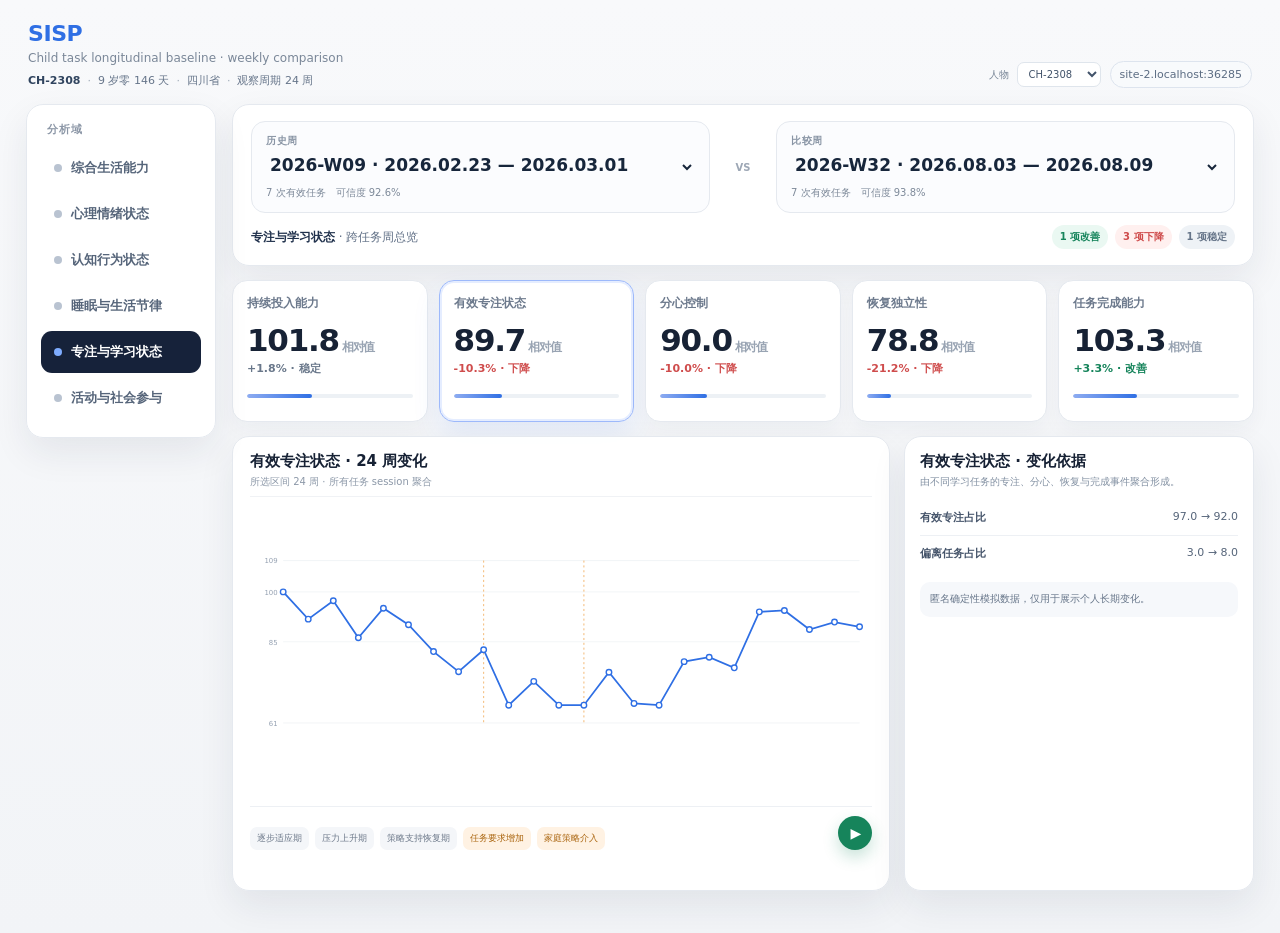
==== commit 3511cccb: "Unify trend and evidence interactions" ====
--- a/person/C-2308/task-longitudinal/index.html
+++ b/person/C-2308/task-longitudinal/index.html
@@ -20,17 +20,12 @@
         <p>Child task longitudinal baseline · weekly comparison</p>
         <div class="personMeta" id="personMeta"></div>
       </div>
-      <div class="status" id="serverStatus"></div>
+      <div class="headActions"><label>人物 <select id="personSwitch"><option value="C-2308">CH-2308</option><option value="P-1047">STS-1047</option></select></label><div class="status" id="serverStatus"></div></div>
     </header>
     <div class="shell">
       <aside class="sidebar">
-        <div class="sideTitle">观察任务</div>
-        <button class="place active" data-task="homework"><span class="placeDot"></span>课后作业</button>
-        <button class="place" data-task="piano"><span class="placeDot"></span>钢琴练习</button>
-        <button class="place" data-task="reading"><span class="placeDot"></span>独立阅读</button>
-        <button class="place" data-task="writing"><span class="placeDot"></span>汉字书写</button>
-        <button class="place" data-task="building"><span class="placeDot"></span>益智拼搭</button>
-        <button class="place" data-task="tidying"><span class="placeDot"></span>房间整理</button>
+        <div class="sideTitle">分析域</div>
+        <button class="place" data-domain="life"><span class="placeDot"></span>综合生活能力</button><button class="place" data-domain="emotion"><span class="placeDot"></span>心理情绪状态</button><button class="place" data-domain="cognition"><span class="placeDot"></span>认知行为状态</button><button class="place" data-domain="sleep"><span class="placeDot"></span>睡眠与生活节律</button><button class="place active" data-domain="attention"><span class="placeDot"></span>专注与学习状态</button><button class="place" data-domain="participation"><span class="placeDot"></span>活动与社会参与</button>
       </aside>
       <main class="main" id="main"><section class="panel pageLoading"><span class="spinner"></span><span>正在加载核心数据…</span></section></main>
     </div>
--- a/person/P-1047/longitudinal-function/assets/styles.css
+++ b/person/P-1047/longitudinal-function/assets/styles.css
@@ -1,14 +1,24 @@
 :root{--bg:#f3f5f8;--panel:#fff;--ink:#172235;--muted:#7a8798;--line:#e5e9ef;--blue:#2f6fe4;--blue2:#8ea9db;--green:#16845b;--greenBg:#eaf8f2;--red:#cf4c4c;--redBg:#fff0ef;--shadow:0 15px 36px rgba(28,40,65,.08)}
 *{box-sizing:border-box}body{margin:0;min-width:1180px;background:linear-gradient(180deg,#f8f9fb,#f2f4f7);font-family:Inter,"PingFang SC","Microsoft YaHei",system-ui,-apple-system,sans-serif;color:var(--ink)}button,select{font:inherit}.app{max-width:1680px;margin:0 auto;padding:18px 26px 42px}
-.pageHead{display:flex;align-items:flex-end;justify-content:space-between;margin:3px 2px 16px}.pageHead h1{margin:0;font-size:22px;letter-spacing:-.02em;font-weight:820;color:var(--blue)}.pageHead p{margin:5px 0 0;font-size:12px;color:var(--muted)}
+.pageHead{display:flex;align-items:flex-end;justify-content:space-between;margin:3px 2px 16px}.pageHead h1{margin:0;font-size:22px;letter-spacing:-.02em;font-weight:820;color:var(--blue)}.pageHead p{margin:5px 0 0;font-size:12px;color:var(--muted)}.headActions{display:flex;align-items:center;gap:9px}.headActions label{font-size:10px;color:#7a8798}.headActions select{margin-left:4px;border:1px solid #dfe5ec;border-radius:7px;background:#fff;color:#42536a;padding:5px 7px;font-size:10px}
 .personMeta{display:flex;align-items:center;gap:0;margin-top:8px;color:#66758a;font-size:11px;white-space:nowrap}.personMeta span+span:before{content:"·";padding:0 7px;color:#a1acba}.personMeta .personId{color:#30445f;font-weight:820}.status{font-size:11px;color:#5c6d83;padding:6px 9px;border:1px solid #dde4ee;background:#f8fafc;border-radius:999px}
 .shell{display:grid;grid-template-columns:190px 1fr;gap:16px}.sidebar,.panel{background:rgba(255,255,255,.97);border:1px solid var(--line);border-radius:17px;box-shadow:var(--shadow)}.sidebar{padding:14px;align-self:start;position:sticky;top:18px}.sideTitle{font-size:11px;color:#8b96a6;font-weight:800;letter-spacing:.08em;margin:3px 6px 10px}
 .place{width:100%;padding:11px 12px;border-radius:11px;cursor:pointer;margin:4px 0;display:flex;align-items:center;gap:9px;color:#56657a;background:transparent;font-size:13px;font-weight:700;border:1px solid transparent;text-align:left}.place:hover{background:#f6f8fb}.place.active{background:#16223a;color:#fff}.placeDot{width:8px;height:8px;border-radius:50%;background:#b9c3d1}.place.active .placeDot{background:#7eacff}.main{min-width:0}
 .hero{padding:16px 18px;margin-bottom:14px}.heroRow{display:grid;grid-template-columns:1fr 44px 1fr;gap:11px;align-items:stretch}.weekBox{background:#fbfcfe;border:1px solid var(--line);border-radius:14px;padding:12px 14px}.weekLabel{font-size:10px;color:#8995a5;font-weight:800;letter-spacing:.07em;margin-bottom:6px}.weekSelect{width:100%;border:0;outline:0;background:transparent;color:#17263b;font-size:17px;font-weight:800;padding:0 0 4px}.weekMeta{display:flex;gap:10px;flex-wrap:wrap;color:#7d8999;font-size:10px;margin-top:6px}.vs{display:grid;place-items:center;font-size:10px;color:#9da7b5;font-weight:900}
 .summaryLine{display:flex;align-items:center;justify-content:space-between;margin-top:12px;gap:14px}.summaryText{font-size:12px;color:#627187}.summaryText b{color:#20314c}.summaryPills{display:flex;gap:7px}.pill{font-size:10px;font-weight:800;padding:5px 8px;border-radius:999px}.pill.good{color:var(--green);background:var(--greenBg)}.pill.bad{color:var(--red);background:var(--redBg)}.pill.neutral{color:#667589;background:#eef2f6}
 .metricGrid{display:grid;grid-template-columns:repeat(5,minmax(0,1fr));gap:11px;margin-bottom:14px}.metric{background:#fff;border:1px solid var(--line);border-radius:15px;padding:14px;box-shadow:0 8px 20px rgba(31,45,73,.045);cursor:pointer;transition:.16s;min-height:142px;overflow:hidden}.metric:hover{transform:translateY(-2px);box-shadow:0 13px 28px rgba(31,45,73,.085)}.metric.selected{border-color:#9db9fb;box-shadow:0 0 0 2px #e5edff inset,0 13px 28px rgba(47,111,228,.10)}.metricLabel{font-size:12px;color:#6d7a8d;font-weight:750}.metricValue{font-size:31px;line-height:1;font-weight:850;letter-spacing:-.04em;margin:13px 0 5px}.metricValue small{font-size:12px;color:#99a4b3;font-weight:650;margin-left:3px}.metricDelta{font-size:11px;font-weight:820}.metricDelta.good{color:var(--green)}.metricDelta.bad{color:var(--red)}.metricDelta.neutral{color:#69778a}.spark{height:35px;margin-top:8px}
-.contentGrid{display:grid;grid-template-columns:minmax(0,1fr) 350px;gap:14px}.chartPanel{padding:15px 17px 12px;min-height:455px}.panelHeader{display:flex;justify-content:space-between;align-items:flex-start;margin-bottom:7px}.panelTitle{font-size:15px;font-weight:820}.panelSub{font-size:10px;color:#8c98a8;margin-top:4px}.legend{display:flex;gap:11px;color:#7d899b;font-size:9px;align-items:center}.legend i{display:inline-block;width:13px;height:3px;border-radius:3px;margin-right:4px;vertical-align:middle}.chartWrap{height:305px;border-top:1px solid #f0f2f5;position:relative;margin-top:7px}.chartWrap svg,.spark svg{width:100%;height:100%;overflow:visible}.timelineFooter{border-top:1px solid #edf0f4;padding-top:9px;margin-top:5px}.phaseBar{display:flex;gap:6px;flex:1;flex-wrap:wrap}.phaseChip{font-size:9px;padding:5px 7px;background:#f4f6f9;color:#6d798a;border-radius:7px}.phaseChip.event{background:#fff2e3;color:#aa650f}
+.contentGrid{display:grid;grid-template-columns:minmax(0,1fr) 350px;gap:14px}.chartPanel{padding:15px 17px 12px;min-height:455px}.panelHeader{display:flex;justify-content:space-between;align-items:flex-start;margin-bottom:7px}.panelTitle{font-size:15px;font-weight:820}.panelSub{font-size:10px;color:#8c98a8;margin-top:4px}.legend{display:flex;gap:11px;color:#7d899b;font-size:9px;align-items:center}.legend i{display:inline-block;width:13px;height:3px;border-radius:3px;margin-right:4px;vertical-align:middle}.chartWrap{height:305px;border-top:1px solid #f0f2f5;position:relative;margin-top:7px}.chartWrap svg,.spark svg{width:100%;height:100%;overflow:visible}.timelineFooter{border-top:1px solid #edf0f4;padding-top:9px;margin-top:5px;display:flex;align-items:flex-end;gap:12px}.phaseBar{display:flex;gap:6px;flex:1;flex-wrap:wrap}.phaseChip{font-size:9px;padding:5px 7px;background:#f4f6f9;color:#6d798a;border-radius:7px}.phaseChip.event{background:#fff2e3;color:#aa650f}.videoButton{width:34px;height:34px;flex:0 0 auto;border:0;border-radius:50%;background:var(--green);color:#fff;display:grid;place-items:center;cursor:pointer;box-shadow:0 7px 16px rgba(22,132,91,.24);transition:.16s}.videoButton:hover{transform:translateY(-1px);background:#11744f}.videoButton span{font-size:14px;margin-left:2px}.autoEvidence[hidden]{display:none}
 .detailPanel{padding:15px}.detailTitle{font-size:15px;font-weight:820;margin-bottom:3px}.detailExplain{font-size:10px;color:#8290a2;line-height:1.6;margin-bottom:10px}.evidence{padding:10px 0;border-top:1px solid #edf0f4}.evidence:first-of-type{border-top:0}.evRow{display:flex;justify-content:space-between;align-items:flex-start;gap:11px}.evName{font-size:11px;color:#45546a;font-weight:720}.evVals{font-size:11px;color:#56657a;text-align:right;font-variant-numeric:tabular-nums}.evDelta{font-size:10px;font-weight:820;margin-top:3px;text-align:right}.evDelta.good{color:var(--green)}.evDelta.bad{color:var(--red)}.evDelta.neutral{color:#6d7b8e}.evBar{height:4px;background:#edf0f4;border-radius:5px;overflow:hidden;margin-top:7px}.evBar span{display:block;height:100%;border-radius:5px}
 .secondaryTitle{font-size:10px;color:#8994a5;font-weight:800;letter-spacing:.07em;margin-top:12px;padding-top:11px;border-top:1px solid #edf0f4}.secondaryGrid{display:grid;grid-template-columns:1fr 1fr;gap:7px;margin-top:8px}.secondaryItem{background:#fafbfd;border:1px solid #e8edf3;border-radius:9px;padding:8px}.secondaryName{font-size:9px;color:#7f8b9c}.secondaryValue{font-size:16px;font-weight:840;margin-top:3px}.secondaryDelta{font-size:9px;font-weight:800;margin-top:2px}.secondaryDelta.good{color:var(--green)}.secondaryDelta.bad{color:var(--red)}.secondaryDelta.neutral{color:#69778a}.noteBox{margin-top:11px;padding:9px 10px;background:#f6f8fb;border-radius:10px;color:#667589;font-size:10px;line-height:1.65}
 .autoEvidence{margin-top:14px;padding:17px}.evidenceHead{display:flex;justify-content:space-between;align-items:start;gap:12px}.evidenceTitle{font-size:15px;font-weight:820}.evidenceSub{font-size:10px;color:#8a96a6;margin-top:4px}.clockBadge{font-size:10px;font-weight:800;padding:5px 8px;border-radius:999px;color:var(--green);background:var(--greenBg)}.evidenceBody{margin-top:14px}.loadingGrid{display:grid;grid-template-columns:repeat(4,minmax(0,1fr));gap:1px;background:#dce4ea;padding:1px}.loadingCell{height:230px;background:#0f1720;display:flex;align-items:center;justify-content:center;gap:9px;color:#8ea2b4;font-size:11px}.spinner{width:22px;height:22px;border:3px solid #dcefe7;border-top-color:var(--green);border-radius:50%;animation:spin .8s linear infinite}@keyframes spin{to{transform:rotate(360deg)}}.poseFrame{width:100%;border:0;display:block;background:#091017}.emptyState,.pageLoading{min-height:420px;display:flex;align-items:center;justify-content:center;gap:12px;color:#7a8798;font-size:15px;font-weight:700}.errorState{color:#a53f3f}.progressTrack{height:3px;background:#e8edf1;border-radius:5px;overflow:hidden;margin-top:10px}.progressTrack span{height:100%;display:block;background:var(--green);width:0}
+.sparkEmpty{height:34px;display:flex;align-items:center;color:#9aa6b5;font-size:9px}.emotionGrid{display:grid;grid-template-columns:repeat(4,minmax(0,1fr));gap:10px;margin-top:14px}.emotionCard{height:280px;min-width:0;border:1px solid #dfe5ec;border-radius:13px;background:#fafbfd;overflow:hidden;position:relative}.emotionCard.loading{background:#0f1720;border-color:#162431}.emotionCardHead{height:45px;padding:10px 12px;border-bottom:1px solid #e6ebf1;display:flex;justify-content:space-between;gap:8px;align-items:center;background:#fff}.emotionCardHead b{font-size:10px;color:#34465f}.emotionCardHead span{font-size:9px;color:#7c8999}.emotionLoading{height:235px;display:flex;align-items:center;justify-content:center;gap:9px;color:#91a4b5;font-size:10px}.emotionDay{height:235px;padding:14px 12px;position:relative}.emotionDayHead{display:flex;align-items:center;gap:7px;font-size:9px;color:#788698}.emotionDayHead b{font-size:12px;color:#263950}.emotionDayHead em{margin-left:auto;font-style:normal;color:var(--green);background:var(--greenBg);border-radius:999px;padding:3px 6px}.emotionDay.invalid .emotionDayHead em{color:#a34f45;background:#fff0ef}.emotionTimeline{height:48px;margin-top:17px;display:flex;position:relative;border-radius:7px;overflow:visible;background:#edf1f4}.emotionSegment{height:100%;display:block}.emotionSegment.active{background:#4d82eb}.emotionSegment.low_activity{background:#aeb9c5}.emotionSegment.long_still{background:#d99c51}.emotionSegment.unknown{background:repeating-linear-gradient(135deg,#dfe4e9,#dfe4e9 4px,#f1f3f5 4px,#f1f3f5 8px)}.emotionEvent{position:absolute;top:-6px;width:5px;height:60px;border-radius:4px;background:#273a52;opacity:.9}.emotionEvent.self{background:#16845b}.emotionEvent.interest{background:#8a62c7}.emotionEvent.social{background:#d45454}.emotionAxis{display:flex;justify-content:space-between;font-size:8px;color:#9aa5b2;margin-top:5px}.emotionDayStats{display:grid;grid-template-columns:1fr 1fr;gap:7px;margin-top:15px}.emotionDayStats span{font-size:9px;color:#55657a;background:#fff;border:1px solid #e5e9ee;border-radius:7px;padding:6px}.invalidOverlay{position:absolute;inset:0;display:flex;align-items:center;justify-content:center;background:rgba(248,250,252,.77);color:#9c504a;font-size:11px;font-weight:800}.emotionNotObserved{height:235px;display:flex;flex-direction:column;align-items:center;justify-content:center;color:#8b98a8;gap:8px}.emotionNotObserved b{color:#4c5d72}.emotionWeekProof{padding:13px}.proofTitle{font-size:11px;font-weight:820;color:#31445d;margin-bottom:8px}.proofGrid{display:grid;grid-template-columns:1fr 1.35fr;gap:4px 8px;font-size:8.5px;color:#77869a}.proofGrid b{font-weight:760;color:#40536b;text-align:right}.proofIndexes{display:grid;grid-template-columns:repeat(5,1fr);gap:4px;margin-top:11px}.proofIndexes span{background:#eef3f8;border-radius:6px;padding:5px 3px;text-align:center;font-size:7px;color:#738196}.proofIndexes b{display:block;font-size:11px;color:#243850;margin-top:2px}
 @media(max-width:1250px){.metricGrid{grid-template-columns:repeat(3,1fr)}.contentGrid{grid-template-columns:1fr}}
+.showcaseEnter{animation:showcaseIn .38s cubic-bezier(.2,.8,.2,1) both}.showcaseEnter:nth-child(2){animation-delay:.06s}.showcaseEnter:nth-child(3){animation-delay:.12s}@keyframes showcaseIn{from{opacity:0;transform:translateY(10px)}to{opacity:1;transform:none}}
+.indexRail{height:4px;margin-top:18px;background:#edf1f5;border-radius:9px;overflow:hidden}.indexRail i{display:block;height:100%;background:linear-gradient(90deg,#8eacf1,#2f6fe4);border-radius:9px}.showcaseLine{stroke-dasharray:1300;stroke-dashoffset:1300;animation:drawLine 1.15s ease forwards}@keyframes drawLine{to{stroke-dashoffset:0}}.eventPulse{transform-box:fill-box;transform-origin:center;animation:pulse 1.35s ease-in-out infinite}@keyframes pulse{50%{transform:scale(1.8);opacity:.45}}
+.showcaseEvidenceGrid{display:grid;grid-template-columns:repeat(4,minmax(0,1fr));gap:12px;margin-top:14px}.showcaseCard{height:300px;min-width:0;border:1px solid #dfe5ec;border-radius:14px;background:#f9fbfd;overflow:hidden;animation:cardReveal .35s ease both}.showcaseCard.active{border-color:#2f6fe4;box-shadow:0 0 0 2px #dce7ff}.showcaseCard.loading{background:#0f1720;border-color:#182735}.showcaseCardHead{height:52px;padding:9px 12px;display:flex;align-items:center;justify-content:space-between;background:#fff;border-bottom:1px solid #e5eaf0}.showcaseCardHead>div{min-width:0}.showcaseCardHead b{display:block;font-size:11px;color:#2e415a}.showcaseCardHead small{display:block;margin-top:3px;font-size:8px;color:#8491a2;white-space:nowrap}.showcaseCardHead span{font-size:9px;color:#718095;background:#eef3f8;padding:4px 7px;border-radius:999px}.showcaseVisual{height:248px;padding:13px}.unitEmpty{height:100%;display:grid;place-items:center;color:#8a98aa;font-size:11px}.sessionChips{display:flex;gap:5px;margin-bottom:6px;overflow:auto}.sessionChips button{border:0;border-radius:6px;padding:4px 6px;background:#edf1f5;color:#65758a;font-size:8px;white-space:nowrap}.sessionChips button.active{background:#2f6fe4;color:#fff}@keyframes cardReveal{from{opacity:.3;transform:translateY(5px)}to{opacity:1;transform:none}}
+.taskPath{display:flex;align-items:stretch;gap:7px;margin:18px 0 22px}.taskNode{position:relative;flex:1;min-width:0;padding:10px 5px 9px;border-radius:9px;background:#eaf3ff;color:#365b92;text-align:center;font-size:8px;animation:nodeIn .28s calc(var(--i)*.08s) both}.taskNode:not(:last-child):after{content:"";position:absolute;width:8px;height:2px;background:#91afe2;right:-8px;top:50%}.taskNode i{display:grid;place-items:center;width:18px;height:18px;border-radius:50%;margin:0 auto 6px;background:#2f6fe4;color:#fff;font-style:normal}.taskNode.miss{background:#fff0ef;color:#b74a4a}.taskNode.miss i{background:#d45454}@keyframes nodeIn{from{opacity:0;transform:translateX(-7px)}to{opacity:1;transform:none}}.eventTags{display:flex;gap:6px;flex-wrap:wrap}.eventTags em{font-style:normal;font-size:9px;padding:5px 7px;border-radius:7px;background:#fff2e3;color:#a66312}.miniStats{display:grid;grid-template-columns:repeat(3,1fr);gap:7px;margin-top:16px}.miniStats span{padding:8px;border:1px solid #e4e9ef;background:#fff;border-radius:8px;font-size:9px;color:#768598}.miniStats b{display:block;color:#2d415b;font-size:13px;margin-top:3px}
+.sleepScene{display:grid;grid-template-columns:180px 1fr;gap:25px;align-items:center}.sleepRing{width:170px;height:170px;border-radius:50%;background:conic-gradient(from var(--start),#516fe6 0deg,#7d9cf5 calc(var(--end) - var(--start)),#e7ebf0 0);position:relative;display:grid;place-items:center;box-shadow:inset 0 0 0 24px #f9fbfd}.sleepRing:before{content:"24H";position:absolute;top:-5px;right:4px;color:#9ca8b6;font-size:9px}.sleepRing>div{display:flex;flex-direction:column;text-align:center;z-index:1}.sleepRing b{font-size:24px}.sleepRing span{font-size:9px;color:#7e8b9b}.sleepRing i{position:absolute;left:82px;top:3px;width:5px;height:20px;background:#ef9b3a;border-radius:4px;transform-origin:3px 82px}.sleepLegend{display:grid;gap:9px}.sleepLegend span{font-size:10px;color:#788697;border-bottom:1px solid #e6ebf0;padding:8px}.sleepLegend b{float:right;color:#263c58}
+.routeScene{display:grid;grid-template-columns:1.2fr .8fr;gap:16px}.routeScene svg{height:125px;width:100%;background:linear-gradient(135deg,#edf6f3,#f3f7fb);border-radius:12px}.routeScene circle{fill:#16845b;stroke:#fff;stroke-width:4}.routePath{fill:none;stroke:#4ba782;stroke-width:5;stroke-linecap:round;stroke-dasharray:480;stroke-dashoffset:480;animation:drawLine 1.2s ease forwards}.zoneBars{display:grid;gap:5px}.zoneBars span{position:relative;display:flex;justify-content:space-between;padding:5px 6px;border-radius:5px;overflow:hidden;background:#edf1f5;font-size:8px}.zoneBars span:before{content:"";position:absolute;inset:0 auto 0 0;width:var(--w);background:#d8eee6}.zoneBars i,.zoneBars b{position:relative;font-style:normal}.zoneBars b{color:#315447}.attentionEmpty{min-height:520px;display:flex;flex-direction:column;align-items:center;justify-content:center;text-align:center;padding:50px}.attentionEmpty .attentionIcon{width:64px;height:64px;display:grid;place-items:center;border-radius:18px;background:#eef3f8;color:#8a98aa;font-size:30px}.attentionEmpty h2{font-size:20px;margin:20px 0 7px}.attentionEmpty p{max-width:520px;color:#7b8899;font-size:12px;line-height:1.8}.attentionEmpty a{margin-top:14px;color:#fff;background:#2f6fe4;border-radius:10px;padding:10px 15px;text-decoration:none;font-size:12px;font-weight:800}
+.evidenceNavigator{display:flex;align-items:center;gap:10px;margin-top:12px}.weekChips{display:flex;gap:5px;overflow:auto;flex:1;padding-bottom:3px}.weekChips button,.dayChips button,.resumeAuto{border:1px solid #dfe5ec;background:#fff;color:#667589;border-radius:7px;padding:5px 7px;font-size:9px;white-space:nowrap;cursor:pointer}.weekChips button.active,.dayChips button.active{background:#17263b;color:#fff;border-color:#17263b}.dayChips{display:flex;gap:4px}.resumeAuto{color:#16845b;border-color:#b9dfd1;font-weight:800}.trendTooltip{position:absolute;z-index:10;width:266px;background:rgba(18,31,50,.96);color:#fff;border:1px solid rgba(255,255,255,.12);border-radius:12px;padding:11px;box-shadow:0 14px 35px rgba(10,20,35,.25);pointer-events:none}.trendTooltip.pinned{pointer-events:auto}.trendTipHead{display:grid;grid-template-columns:1fr auto;gap:3px}.trendTipHead b{font-size:11px}.trendTipHead span,.trendTipHead em{font-size:8px;color:#aebbd0;font-style:normal}.trendTipHead em{text-align:right}.trendTipValue{display:grid;grid-template-columns:1fr auto;align-items:end;margin-top:8px;padding-top:7px;border-top:1px solid rgba(255,255,255,.12)}.trendTipValue span{font-size:9px;color:#b7c3d4}.trendTipValue b{font-size:18px}.trendTipValue i{grid-column:2;font-size:9px;font-style:normal}.trendTipValue i.good{color:#64d4a8}.trendTipValue i.bad{color:#ff8d88}.trendTipValue i.neutral{color:#b7c3d4}.trendTipMeta{display:flex;flex-wrap:wrap;gap:4px;margin-top:7px}.trendTipMeta span{font-size:8px;background:rgba(255,255,255,.08);padding:3px 5px;border-radius:5px}.trendTipActions{display:none;gap:5px;margin-top:8px}.trendTooltip.pinned .trendTipActions{display:flex}.trendTipActions button{border:0;border-radius:6px;background:#edf3ff;color:#31578e;padding:5px 6px;font-size:8px;cursor:pointer}.trendGuide{stroke:rgba(47,111,228,.45);stroke-dasharray:4 4}.trendHalo{fill:rgba(47,111,228,.18)}.trendPoint{fill:#fff;stroke:#2f6fe4;stroke-width:3}
+@media(max-width:1500px){.showcaseEvidenceGrid{grid-template-columns:repeat(3,minmax(0,1fr))}}@media(max-width:1150px){.showcaseEvidenceGrid{grid-template-columns:repeat(2,minmax(0,1fr))}}
+@media(prefers-reduced-motion:reduce){*,*:before,*:after{animation-duration:.01ms!important;animation-iteration-count:1!important;scroll-behavior:auto!important}}
--- a/person/C-2308/task-longitudinal/assets/styles.css
+++ b/person/C-2308/task-longitudinal/assets/styles.css
@@ -1 +1,2 @@
 .taskTimelineGrid{display:grid;grid-template-columns:repeat(4,minmax(0,1fr));gap:10px}.taskTimelineCard{height:184px;padding:12px;border:1px solid var(--line);border-radius:12px;background:#fbfcfe;overflow:hidden}.taskTimelineCard.loading{display:flex;align-items:center;justify-content:center;gap:9px;color:#8492a3;font-size:11px}.taskWeek{font-size:10px;color:#8290a2;white-space:nowrap;overflow:hidden;text-overflow:ellipsis}.taskTimeline{position:relative;height:58px;margin-top:16px;border-radius:8px;overflow:hidden;background:#edf2f5}.taskSegment{position:absolute;top:0;bottom:0}.taskSegment.focused{background:#bfe4d5}.taskSegment.distracted{background:#f5beb8}.taskSegment.deviating{background:#f5d9a9}.taskSegment.off_task{background:#d9dce2}.taskCursor{position:absolute;top:-4px;bottom:-4px;width:2px;background:#172235;box-shadow:0 0 0 2px rgba(255,255,255,.7);z-index:3}.taskCursor:before{content:"";position:absolute;top:0;left:-3px;border-left:4px solid transparent;border-right:4px solid transparent;border-top:5px solid #172235}.taskTicks{display:flex;justify-content:space-between;color:#9aa5b4;font-size:9px;margin-top:5px}.taskEvents{display:flex;gap:5px;flex-wrap:wrap;margin-top:12px}.taskEvent{font-size:9px;padding:4px 6px;border-radius:6px;background:#f0f3f6;color:#657387}.taskEvent.distraction{color:#b14545;background:#fff0ef}.taskEvent.prompt{color:#a36313;background:#fff4df}.taskEvent.recovery{color:#117451;background:#eaf8f2}.taskLegend{display:flex;gap:12px;color:#7d899b;font-size:9px;margin-top:8px}.taskLegend i{display:inline-block;width:10px;height:10px;border-radius:3px;margin-right:4px;vertical-align:-1px}.taskSwitchLoading{min-height:420px;display:flex;align-items:center;justify-content:center;gap:10px;color:#7a8798}.taskMetricNote{font-size:10px;color:#8491a2;margin-top:8px}@media(max-width:1250px){.taskTimelineGrid{grid-template-columns:repeat(3,minmax(0,1fr))}}
+.headActions{display:flex;align-items:center;gap:9px}.headActions label{font-size:10px;color:#7a8798}.headActions select,#childTask{border:1px solid #dfe5ec;border-radius:7px;background:#fff;color:#42536a;padding:5px 7px;font-size:10px}.childEvidenceGrid{display:grid;grid-template-columns:repeat(4,minmax(0,1fr));gap:12px;margin-top:14px}.childEvidenceCard{height:250px;min-width:0;padding:12px;border:1px solid var(--line);border-radius:12px;background:#fbfcfe;overflow:hidden}.childEvidenceCard.active{border-color:#2f6fe4;box-shadow:0 0 0 2px #dce7ff}.childEvidenceCard.loading{display:flex;align-items:center;justify-content:center;gap:8px;background:#0f1720;color:#91a4b5}.taskWeek{display:flex;flex-direction:column;gap:3px;height:34px}.taskWeek b{font-size:10px;color:#34475f}.taskWeek span{font-size:8px;color:#8693a4}.childSessionChips{display:flex;gap:4px;overflow:hidden;margin-top:8px}.childSessionChips span{font-size:8px;color:#607086;background:#edf2f6;border-radius:5px;padding:3px 5px;white-space:nowrap}.taskEvent.leave_seat,.taskEvent.early_end{color:#80508c;background:#f6eef9}.taskEvent.task_switch{color:#406492;background:#edf4ff}@media(max-width:1500px){.childEvidenceGrid{grid-template-columns:repeat(3,minmax(0,1fr))}}
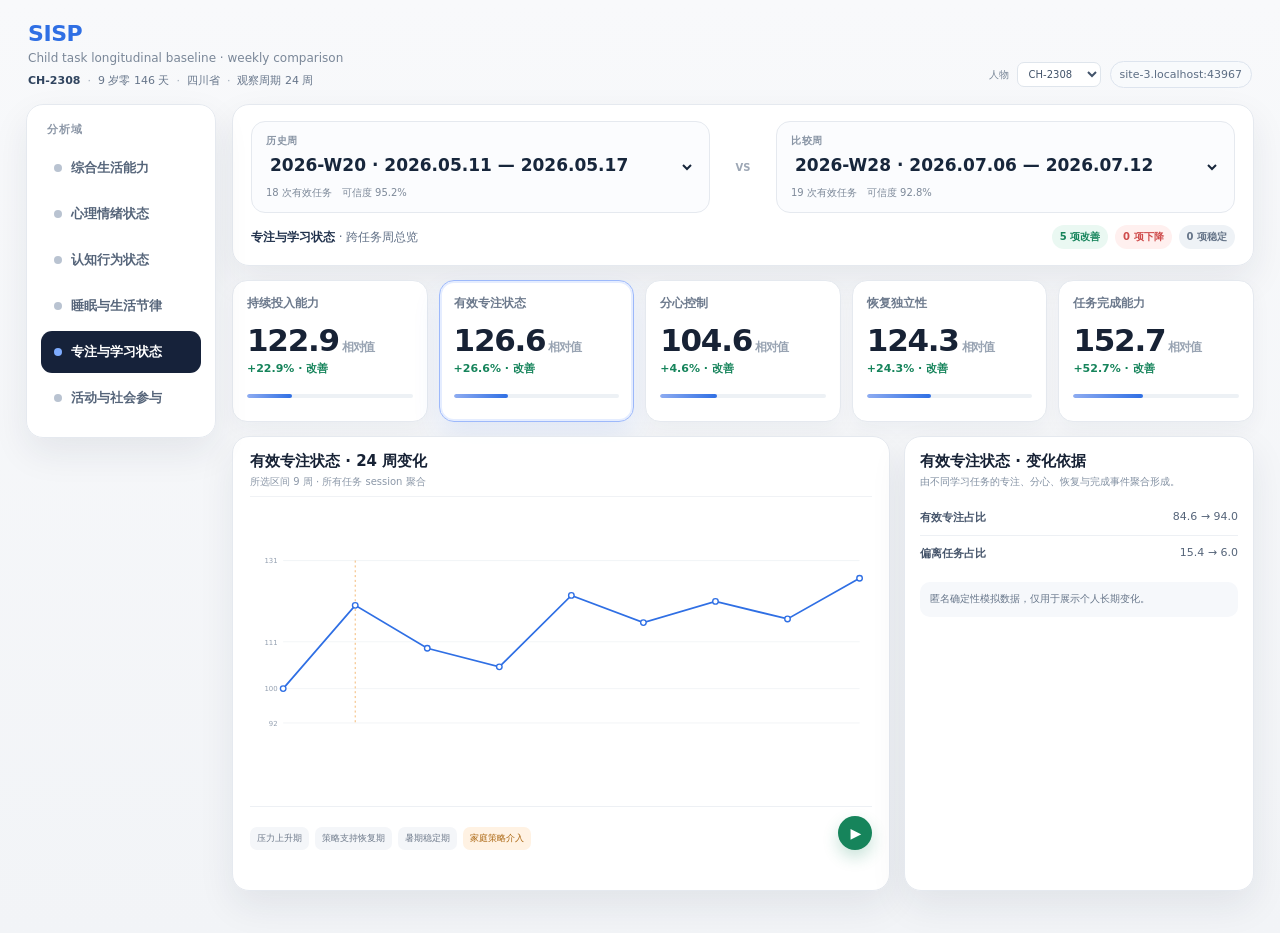
==== commit 77858d9c: "Rebuild child attention routines" ====
--- a/person/C-2308/task-longitudinal/index.html
+++ b/person/C-2308/task-longitudinal/index.html
@@ -6,6 +6,7 @@
   <title>SISP · C-2308</title>
   <link rel="stylesheet" href="/person/P-1047/longitudinal-function/assets/styles.css" />
   <link rel="stylesheet" href="./assets/styles.css" />
+  <link rel="stylesheet" href="./assets/attention-v3.css" />
 </head>
 <body>
   <script>
--- a/person/C-2308/task-longitudinal/assets/styles.css
+++ b/person/C-2308/task-longitudinal/assets/styles.css
@@ -1,2 +1,3 @@
 .taskTimelineGrid{display:grid;grid-template-columns:repeat(4,minmax(0,1fr));gap:10px}.taskTimelineCard{height:184px;padding:12px;border:1px solid var(--line);border-radius:12px;background:#fbfcfe;overflow:hidden}.taskTimelineCard.loading{display:flex;align-items:center;justify-content:center;gap:9px;color:#8492a3;font-size:11px}.taskWeek{font-size:10px;color:#8290a2;white-space:nowrap;overflow:hidden;text-overflow:ellipsis}.taskTimeline{position:relative;height:58px;margin-top:16px;border-radius:8px;overflow:hidden;background:#edf2f5}.taskSegment{position:absolute;top:0;bottom:0}.taskSegment.focused{background:#bfe4d5}.taskSegment.distracted{background:#f5beb8}.taskSegment.deviating{background:#f5d9a9}.taskSegment.off_task{background:#d9dce2}.taskCursor{position:absolute;top:-4px;bottom:-4px;width:2px;background:#172235;box-shadow:0 0 0 2px rgba(255,255,255,.7);z-index:3}.taskCursor:before{content:"";position:absolute;top:0;left:-3px;border-left:4px solid transparent;border-right:4px solid transparent;border-top:5px solid #172235}.taskTicks{display:flex;justify-content:space-between;color:#9aa5b4;font-size:9px;margin-top:5px}.taskEvents{display:flex;gap:5px;flex-wrap:wrap;margin-top:12px}.taskEvent{font-size:9px;padding:4px 6px;border-radius:6px;background:#f0f3f6;color:#657387}.taskEvent.distraction{color:#b14545;background:#fff0ef}.taskEvent.prompt{color:#a36313;background:#fff4df}.taskEvent.recovery{color:#117451;background:#eaf8f2}.taskLegend{display:flex;gap:12px;color:#7d899b;font-size:9px;margin-top:8px}.taskLegend i{display:inline-block;width:10px;height:10px;border-radius:3px;margin-right:4px;vertical-align:-1px}.taskSwitchLoading{min-height:420px;display:flex;align-items:center;justify-content:center;gap:10px;color:#7a8798}.taskMetricNote{font-size:10px;color:#8491a2;margin-top:8px}@media(max-width:1250px){.taskTimelineGrid{grid-template-columns:repeat(3,minmax(0,1fr))}}
 .headActions{display:flex;align-items:center;gap:9px}.headActions label{font-size:10px;color:#7a8798}.headActions select,#childTask{border:1px solid #dfe5ec;border-radius:7px;background:#fff;color:#42536a;padding:5px 7px;font-size:10px}.childEvidenceGrid{display:grid;grid-template-columns:repeat(4,minmax(0,1fr));gap:12px;margin-top:14px}.childEvidenceCard{height:250px;min-width:0;padding:12px;border:1px solid var(--line);border-radius:12px;background:#fbfcfe;overflow:hidden}.childEvidenceCard.active{border-color:#2f6fe4;box-shadow:0 0 0 2px #dce7ff}.childEvidenceCard.loading{display:flex;align-items:center;justify-content:center;gap:8px;background:#0f1720;color:#91a4b5}.taskWeek{display:flex;flex-direction:column;gap:3px;height:34px}.taskWeek b{font-size:10px;color:#34475f}.taskWeek span{font-size:8px;color:#8693a4}.childSessionChips{display:flex;gap:4px;overflow:hidden;margin-top:8px}.childSessionChips span{font-size:8px;color:#607086;background:#edf2f6;border-radius:5px;padding:3px 5px;white-space:nowrap}.taskEvent.leave_seat,.taskEvent.early_end{color:#80508c;background:#f6eef9}.taskEvent.task_switch{color:#406492;background:#edf4ff}@media(max-width:1500px){.childEvidenceGrid{grid-template-columns:repeat(3,minmax(0,1fr))}}
+.childEvidenceCard{height:328px;padding:10px;transition:border-color .18s,box-shadow .18s}.childWeekHead{height:38px;display:flex;justify-content:space-between;align-items:flex-start}.childWeekHead b{display:block;font-size:11px;color:#31445e}.childWeekHead small{display:block;font-size:8px;color:#8996a6;margin-top:2px}.childWeekHead>span{max-width:105px;overflow:hidden;text-overflow:ellipsis;white-space:nowrap;font-size:8px;color:#607086;background:#edf2f7;border-radius:6px;padding:4px 5px}.childDayStrip{height:51px;display:grid;grid-template-columns:repeat(7,1fr);gap:3px;border-top:1px solid #edf0f4;padding-top:6px}.dayTile{min-width:0;border:1px solid transparent;border-radius:6px;padding:3px 1px;background:#f0f2f5;color:#748296;cursor:pointer}.dayTile b,.dayTile span{display:block;font-size:7px;line-height:1}.dayTile i{display:block;width:11px;height:11px;margin:3px auto;border-radius:50%;background:#c8cfd7}.dayTile.strong_good i{background:#16845b}.dayTile.good i{background:#63b98f}.dayTile.watch i{background:#e3ad45}.dayTile.poor i{background:#d45454}.dayTile.invalid i{background:repeating-linear-gradient(135deg,#9aa5b2,#9aa5b2 2px,#e2e6eb 2px,#e2e6eb 4px)}.dayTile.unobserved{background:#fff;border-style:dashed}.dayTile.current{border-color:#2f6fe4;box-shadow:0 0 0 1px #c9d9ff}.childDaySummary{height:37px;margin-top:4px;overflow:hidden}.childDaySummary b{display:block;font-size:9px;color:#34475f}.childDaySummary span{display:block;margin-top:2px;font-size:7.5px;color:#7b899a;white-space:nowrap;overflow:hidden;text-overflow:ellipsis}.childSessionTitle{height:30px;display:flex;align-items:end;justify-content:space-between;gap:6px}.childSessionTitle b{font-size:10px;white-space:nowrap;overflow:hidden;text-overflow:ellipsis}.childSessionTitle span{font-size:8px;color:#6e7d90;white-space:nowrap}.realTimeline{position:relative;height:34px;margin-top:5px;border-radius:6px;background:repeating-linear-gradient(90deg,#edf1f5,#edf1f5 1px,#f8fafc 1px,#f8fafc 8.333%);overflow:visible}.sessionCanvas{position:absolute;left:0;top:0;height:100%;border-radius:6px;overflow:hidden;animation:sessionReveal .3s ease both}.eventMark{position:absolute;top:-4px;width:4px;height:42px;border-radius:4px;background:#d45454;z-index:4}.eventMark.leave_seat{background:#8c5aa0}.eventMark.task_switch{background:#4779b8}.eventMark.prompt{background:#ef9b3a}.eventMark.recovery{background:#16845b}.eventMark.early_end{background:#a53f3f}.realTicks{display:flex;justify-content:space-between;min-width:58px;font-size:7px;color:#8a96a5;margin-top:3px}.childStats{display:grid;grid-template-columns:repeat(4,1fr);gap:3px;margin-top:6px}.childStats span{font-size:7px;text-align:center;padding:4px 2px;border-radius:5px;background:#f0f4f7;color:#52637a}.childSessionChips{height:24px;display:flex;gap:4px;overflow-x:auto;margin-top:5px}.childSessionChips button{border:0;border-radius:5px;padding:3px 5px;background:#edf2f6;color:#607086;font-size:7px;white-space:nowrap;cursor:pointer}.childSessionChips button.active{background:#2f6fe4;color:#fff}.childWeekFoot{height:18px;margin-top:3px;padding-top:4px;border-top:1px solid #edf0f4;font-size:7px;color:#748296;white-space:nowrap;overflow:hidden;text-overflow:ellipsis}.childUnitEmpty{height:142px;display:grid;place-items:center;color:#8b98a8;font-size:9px}.clockBadge#childMode{min-width:120px;text-align:center}.clockBadge#childMode:not(:empty){transition:.18s}@keyframes sessionReveal{from{opacity:.3;transform:scaleX(.2);transform-origin:left}to{opacity:1;transform:scaleX(1)}}@media(max-width:1500px){.childEvidenceGrid{grid-template-columns:repeat(3,minmax(0,1fr))}}
--- a/person/C-2308/task-longitudinal/assets/attention-v3.css
+++ b/person/C-2308/task-longitudinal/assets/attention-v3.css
@@ -0,0 +1,22 @@
+.dayTile.rest_day {
+  background: #edf3f7;
+  color: #668096;
+}
+
+.dayTile.rest_day i {
+  background: #91a9bc;
+}
+
+.dayTile.invalid {
+  border: 1px dashed #d5a24a;
+  background: #fffaf0;
+}
+
+.dayTile.invalid i {
+  background: repeating-linear-gradient(135deg, #d2a24f, #d2a24f 2px, #f7e8c7 2px, #f7e8c7 4px);
+}
+
+.dayTile.unobserved {
+  border-style: dashed;
+  background: repeating-linear-gradient(135deg, #f2f4f7, #f2f4f7 3px, #fff 3px, #fff 6px);
+}
